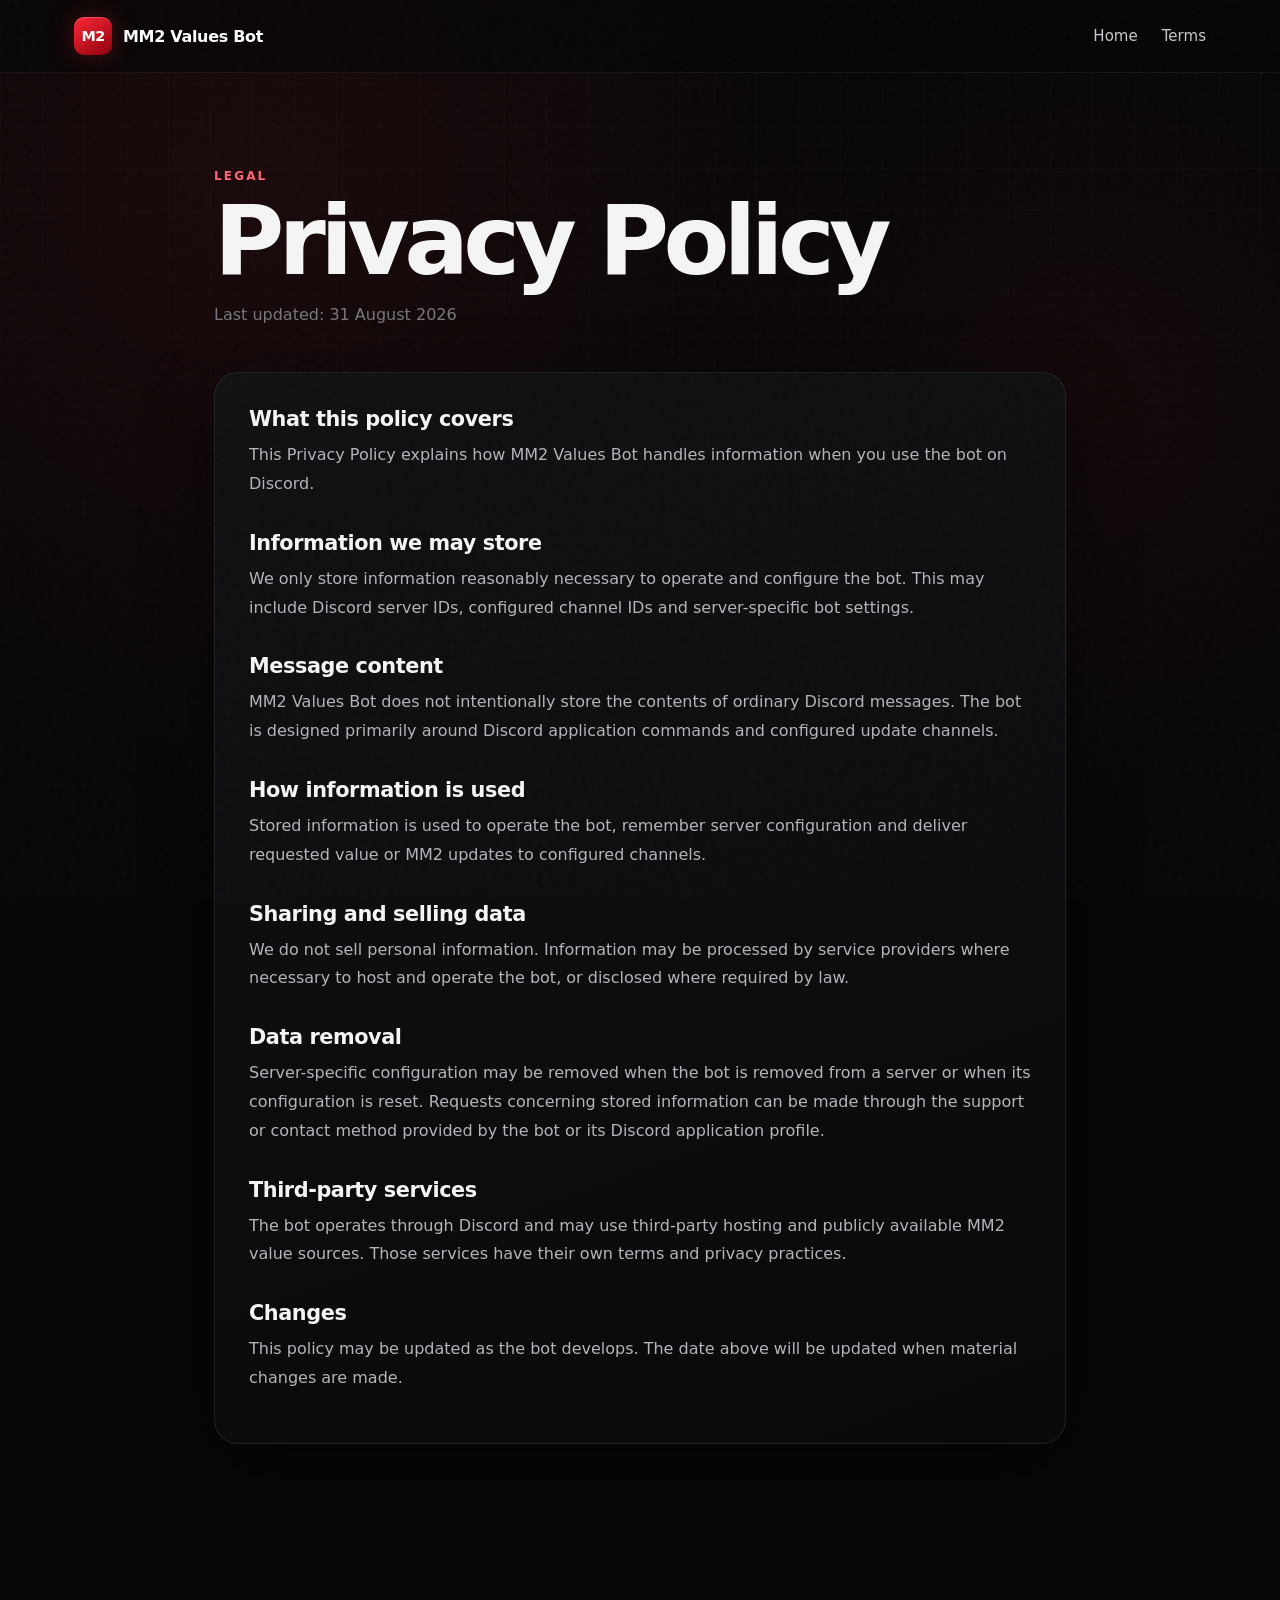
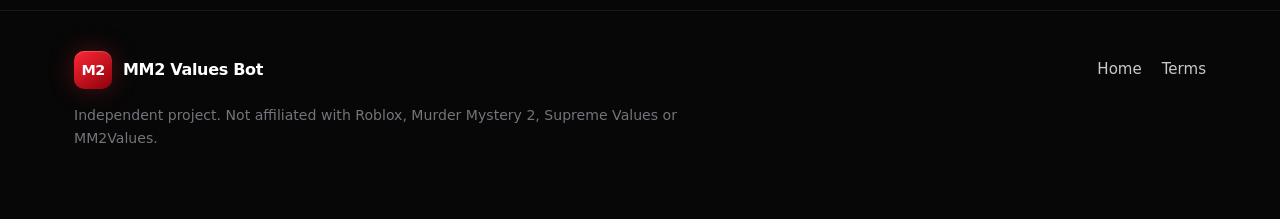
==== privacy.html @ ec5bb058 "Add files via upload" ====
<!doctype html>
<html lang="en">
<head>
  <meta charset="utf-8">
  <meta name="viewport" content="width=device-width,initial-scale=1">
  <meta name="theme-color" content="#090909">
  <title>Privacy Policy - MM2 Values Bot</title>
  <link rel="stylesheet" href="style.css">
</head>
<body>
  <div class="noise"></div>
  <header class="site-header">
    <nav class="nav">
      <a class="brand" href="index.html"><span class="brand-mark">M2</span><span>MM2 Values Bot</span></a>
      <div class="nav-links">
        <a href="index.html">Home</a>
        <a href="terms.html">Terms</a>
      </div>
    </nav>
  </header>

  <main class="policy-wrap">
    <section class="policy-hero reveal">
      <div class="kicker">LEGAL</div>
      <h1>Privacy Policy</h1>
      <p class="policy-date">Last updated: 31 August 2026</p>
    </section>

    <section class="policy-card reveal delay-1">
      <h2>What this policy covers</h2>
      <p>This Privacy Policy explains how MM2 Values Bot handles information when you use the bot on Discord.</p>

      <h2>Information we may store</h2>
      <p>We only store information reasonably necessary to operate and configure the bot. This may include Discord server IDs, configured channel IDs and server-specific bot settings.</p>

      <h2>Message content</h2>
      <p>MM2 Values Bot does not intentionally store the contents of ordinary Discord messages. The bot is designed primarily around Discord application commands and configured update channels.</p>

      <h2>How information is used</h2>
      <p>Stored information is used to operate the bot, remember server configuration and deliver requested value or MM2 updates to configured channels.</p>

      <h2>Sharing and selling data</h2>
      <p>We do not sell personal information. Information may be processed by service providers where necessary to host and operate the bot, or disclosed where required by law.</p>

      <h2>Data removal</h2>
      <p>Server-specific configuration may be removed when the bot is removed from a server or when its configuration is reset. Requests concerning stored information can be made through the support or contact method provided by the bot or its Discord application profile.</p>

      <h2>Third-party services</h2>
      <p>The bot operates through Discord and may use third-party hosting and publicly available MM2 value sources. Those services have their own terms and privacy practices.</p>

      <h2>Changes</h2>
      <p>This policy may be updated as the bot develops. The date above will be updated when material changes are made.</p>
    </section>
  </main>

  <footer>
    <div class="footer-grid">
      <div>
        <div class="brand footer-brand"><span class="brand-mark">M2</span><span>MM2 Values Bot</span></div>
        <p>Independent project. Not affiliated with Roblox, Murder Mystery 2, Supreme Values or MM2Values.</p>
      </div>
      <div class="footer-links"><a href="index.html">Home</a><a href="terms.html">Terms</a></div>
    </div>
  </footer>
  <script src="script.js"></script>
</body>
</html>
---- style.css ----
:root{
  --bg:#070707;
  --bg-soft:#0c0c0d;
  --card:#101012;
  --card-2:#151518;
  --text:#f4f4f5;
  --muted:#9b9ba2;
  --line:rgba(255,255,255,.08);
  --red:#ff2836;
  --red-2:#b6000f;
  --shadow:0 20px 70px rgba(0,0,0,.45);
}
*{box-sizing:border-box}
html{scroll-behavior:smooth}
body{
  margin:0;
  background:
    radial-gradient(circle at 20% 10%, rgba(255,40,54,.08), transparent 32%),
    radial-gradient(circle at 85% 22%, rgba(255,40,54,.05), transparent 24%),
    var(--bg);
  color:var(--text);
  font-family:Inter,ui-sans-serif,system-ui,-apple-system,BlinkMacSystemFont,"Segoe UI",sans-serif;
  overflow-x:hidden;
}
body::before{
  content:"";
  position:fixed;
  inset:0;
  pointer-events:none;
  background-image:
    linear-gradient(rgba(255,255,255,.018) 1px, transparent 1px),
    linear-gradient(90deg, rgba(255,255,255,.018) 1px, transparent 1px);
  background-size:42px 42px;
  mask-image:linear-gradient(to bottom,black,transparent 85%);
  z-index:-2;
}
.noise{
  position:fixed;inset:0;pointer-events:none;opacity:.06;z-index:99;
  background-image:url("data:image/svg+xml,%3Csvg viewBox='0 0 180 180' xmlns='http://www.w3.org/2000/svg'%3E%3Cfilter id='n'%3E%3CfeTurbulence type='fractalNoise' baseFrequency='.9' numOctaves='4' stitchTiles='stitch'/%3E%3C/filter%3E%3Crect width='100%25' height='100%25' filter='url(%23n)' opacity='.35'/%3E%3C/svg%3E");
}
.orb{position:fixed;width:420px;height:420px;border-radius:50%;filter:blur(110px);opacity:.16;pointer-events:none;z-index:-1}
.orb-one{background:var(--red);left:-180px;top:22vh;animation:drift 9s ease-in-out infinite}
.orb-two{background:#7c0010;right:-180px;top:60vh;animation:drift 12s ease-in-out infinite reverse}
@keyframes drift{50%{transform:translate3d(40px,-25px,0) scale(1.08)}}

.site-header{
  position:sticky;top:0;z-index:50;
  backdrop-filter:blur(18px);
  background:rgba(7,7,7,.68);
  border-bottom:1px solid rgba(255,255,255,.055)
}
.nav{
  max-width:1180px;margin:auto;padding:17px 24px;
  display:flex;align-items:center;justify-content:space-between;gap:24px
}
.brand{display:flex;align-items:center;gap:11px;color:white;text-decoration:none;font-weight:800;letter-spacing:-.02em}
.brand-mark{
  width:38px;height:38px;border-radius:10px;display:grid;place-items:center;
  background:linear-gradient(145deg,var(--red),#8d000b);
  box-shadow:0 0 26px rgba(255,40,54,.28),inset 0 1px rgba(255,255,255,.2);
  font-size:.9rem;letter-spacing:-.04em
}
.nav-links{display:flex;gap:24px;align-items:center}
.nav-links a,.footer-links a{color:#c8c8cd;text-decoration:none;font-size:.94rem;transition:.2s ease}
.nav-links a:hover,.footer-links a:hover{color:#fff}

.hero{min-height:calc(100vh - 73px);display:grid;place-items:center;position:relative;padding:76px 24px 110px}
.hero-grid{width:min(1180px,100%);display:grid;grid-template-columns:1.15fr .85fr;gap:70px;align-items:center}
.eyebrow,.kicker{
  color:#ff6670;font-size:.75rem;font-weight:800;letter-spacing:.18em;text-transform:uppercase
}
.eyebrow{display:flex;align-items:center;gap:10px;margin-bottom:22px}
.dot{width:7px;height:7px;border-radius:50%;background:var(--red);box-shadow:0 0 15px var(--red);animation:pulse 1.7s infinite}
@keyframes pulse{50%{opacity:.4;transform:scale(.65)}}
h1,h2,h3,p{margin-top:0}
h1{
  font-size:clamp(3.5rem,8vw,7rem);
  line-height:.93;letter-spacing:-.065em;margin-bottom:28px
}
.gradient-text{
  background:linear-gradient(90deg,#fff 0%,#ff656f 40%,#ff2836 75%,#9c000c 100%);
  -webkit-background-clip:text;background-clip:text;color:transparent
}
.hero-text{font-size:1.18rem;line-height:1.75;color:var(--muted);max-width:620px}
.hero-actions{display:flex;gap:14px;flex-wrap:wrap;margin-top:32px}
.btn{
  display:inline-flex;align-items:center;justify-content:center;
  min-height:48px;padding:0 19px;border-radius:12px;
  font-weight:800;text-decoration:none;border:1px solid transparent;transition:.2s ease
}
.btn:hover{transform:translateY(-2px)}
.btn-primary{background:linear-gradient(135deg,var(--red),#b4000e);color:#fff;box-shadow:0 10px 30px rgba(255,40,54,.22)}
.btn-primary:hover{box-shadow:0 14px 42px rgba(255,40,54,.32)}
.btn-ghost{color:#fff;background:rgba(255,255,255,.035);border-color:var(--line)}
.btn-ghost:hover{background:rgba(255,255,255,.07)}
.micro{margin-top:20px;color:#6f6f75;font-size:.82rem}

.hero-card-wrap{position:relative}
.scanline{
  position:absolute;inset:-15px;border-radius:32px;overflow:hidden;pointer-events:none;
  background:linear-gradient(to bottom,transparent 0%,transparent 45%,rgba(255,40,54,.12) 50%,transparent 55%,transparent 100%);
  background-size:100% 220%;animation:scan 4.6s linear infinite;filter:blur(.5px)
}
@keyframes scan{to{background-position:0 220%}}
.value-card{
  position:relative;padding:27px;border-radius:26px;
  background:linear-gradient(160deg,rgba(24,24,27,.96),rgba(10,10,11,.98));
  border:1px solid rgba(255,255,255,.09);
  box-shadow:var(--shadow),0 0 0 1px rgba(255,40,54,.03),0 0 55px rgba(255,40,54,.07);
  overflow:hidden
}
.value-card::after{
  content:"";position:absolute;width:180px;height:180px;border-radius:50%;
  background:rgba(255,40,54,.11);filter:blur(50px);right:-80px;bottom:-80px
}
.floating{animation:float 5s ease-in-out infinite}
@keyframes float{50%{transform:translateY(-9px) rotate(.3deg)}}
.card-top{display:flex;justify-content:space-between;align-items:flex-start;margin-bottom:28px}
.mini-label{color:#73737a;font-size:.68rem;font-weight:800;letter-spacing:.16em}
.item-name{font-size:1.65rem;font-weight:850;letter-spacing:-.035em;margin-top:3px}
.status{
  color:#ff7780;border:1px solid rgba(255,40,54,.35);background:rgba(255,40,54,.08);
  padding:6px 9px;border-radius:999px;font-size:.68rem;font-weight:900;letter-spacing:.12em
}
.source-row{display:flex;justify-content:space-between;align-items:center;padding:15px 0;border-top:1px solid var(--line)}
.source-row span{color:var(--muted)}
.source-row strong{font-size:1.08rem}
.estimate{
  display:flex;justify-content:space-between;align-items:center;
  margin-top:10px;padding:18px;border-radius:16px;
  background:linear-gradient(135deg,rgba(255,40,54,.16),rgba(255,40,54,.045));
  border:1px solid rgba(255,40,54,.22)
}
.estimate span{color:#ff9da3;font-size:.88rem}
.estimate strong{font-size:1.5rem;color:#fff}
.pulse-line{height:34px;display:flex;align-items:flex-end;gap:6px;margin-top:20px}
.pulse-line span{display:block;width:8px;border-radius:99px;background:linear-gradient(to top,#7a0008,var(--red));animation:bars 1.2s ease-in-out infinite}
.pulse-line span:nth-child(1){height:8px}.pulse-line span:nth-child(2){height:20px;animation-delay:.1s}.pulse-line span:nth-child(3){height:30px;animation-delay:.2s}.pulse-line span:nth-child(4){height:16px;animation-delay:.3s}.pulse-line span:nth-child(5){height:26px;animation-delay:.4s}
@keyframes bars{50%{transform:scaleY(.52);opacity:.6}}
.scroll-hint{position:absolute;bottom:26px;left:50%;transform:translateX(-50%);display:flex;flex-direction:column;align-items:center;gap:8px;color:#5d5d63;font-size:.64rem;letter-spacing:.2em}
.scroll-line{width:1px;height:34px;background:linear-gradient(var(--red),transparent);animation:scrollLine 1.7s infinite}
@keyframes scrollLine{50%{transform:scaleY(.6);opacity:.45}}

.section{max-width:1180px;margin:auto;padding:110px 24px}
.section-head{margin-bottom:42px}
.section h2{font-size:clamp(2.2rem,5vw,4.2rem);line-height:1.02;letter-spacing:-.055em;margin:12px 0 0}
.muted-title{color:#6f6f75}
.feature-grid{display:grid;grid-template-columns:repeat(3,1fr);gap:16px}
.feature-card{
  position:relative;min-height:240px;padding:26px;border-radius:22px;
  background:linear-gradient(160deg,rgba(19,19,22,.9),rgba(11,11,13,.95));
  border:1px solid var(--line);overflow:hidden;transition:.25s ease
}
.feature-card::before{
  content:"";position:absolute;inset:0;
  background:radial-gradient(circle at 20% 0%,rgba(255,40,54,.12),transparent 38%);
  opacity:0;transition:.25s
}
.feature-card:hover{transform:translateY(-5px);border-color:rgba(255,40,54,.25);box-shadow:0 18px 55px rgba(0,0,0,.26)}
.feature-card:hover::before{opacity:1}
.icon-box{
  width:42px;height:42px;border-radius:12px;display:grid;place-items:center;margin-bottom:32px;
  background:rgba(255,40,54,.1);border:1px solid rgba(255,40,54,.2);color:#ff5c67;font-weight:900
}
.feature-card h3{font-size:1.25rem;letter-spacing:-.02em;margin-bottom:10px}
.feature-card p{color:var(--muted);line-height:1.7;margin-bottom:0}
code{background:#1e1e22;border:1px solid var(--line);padding:.1em .38em;border-radius:6px;color:#fff}

.source-section{padding-top:40px}
.source-panel{
  display:grid;grid-template-columns:1.2fr .8fr;gap:50px;align-items:center;
  padding:48px;border-radius:26px;
  background:linear-gradient(145deg,rgba(22,22,25,.96),rgba(10,10,12,.98));
  border:1px solid var(--line);box-shadow:var(--shadow)
}
.source-panel h2{font-size:clamp(2rem,4vw,3.6rem);margin:10px 0 18px}
.source-panel p{color:var(--muted);line-height:1.8}
.source-stack{display:grid;gap:12px}
.source-chip{
  display:flex;align-items:center;gap:12px;padding:16px 17px;border-radius:14px;
  background:rgba(255,255,255,.03);border:1px solid var(--line);font-weight:750
}
.source-dot{width:9px;height:9px;border-radius:50%;background:var(--red);box-shadow:0 0 12px rgba(255,40,54,.75)}
.source-chip.dim{color:#adadb3}

.cta-section{padding-top:30px}
.cta{
  padding:46px;border-radius:26px;display:flex;justify-content:space-between;align-items:center;gap:30px;
  background:
    linear-gradient(100deg,rgba(255,40,54,.14),transparent 50%),
    var(--card);
  border:1px solid rgba(255,40,54,.16)
}
.cta h2{font-size:clamp(2rem,4vw,3.2rem);margin:10px 0 12px}
.cta p{color:var(--muted);margin-bottom:0}

footer{border-top:1px solid var(--line);margin-top:70px}
.footer-grid{max-width:1180px;margin:auto;padding:40px 24px 55px;display:flex;justify-content:space-between;gap:40px}
.footer-brand{margin-bottom:15px}
.footer-grid p{max-width:620px;color:#74747b;font-size:.88rem;line-height:1.65}
.footer-links{display:flex;gap:20px;align-items:flex-start;padding-top:9px}

.reveal{opacity:0;transform:translateY(26px);transition:opacity .75s ease,transform .75s cubic-bezier(.2,.7,.2,1)}
.reveal.visible{opacity:1;transform:none}
.delay-1{transition-delay:.12s}.delay-2{transition-delay:.24s}

.policy-wrap{max-width:900px;margin:auto;padding:96px 24px}
.policy-hero{margin-bottom:48px}
.policy-hero h1{font-size:clamp(3rem,8vw,6rem);letter-spacing:-.06em;line-height:.96;margin:12px 0 18px}
.policy-date{color:#77777e}
.policy-card{
  background:linear-gradient(160deg,rgba(18,18,21,.95),rgba(10,10,12,.98));
  border:1px solid var(--line);border-radius:24px;padding:34px;box-shadow:var(--shadow)
}
.policy-card h2{font-size:1.3rem;letter-spacing:-.02em;margin:32px 0 10px}
.policy-card h2:first-child{margin-top:0}
.policy-card p{color:#b4b4ba;line-height:1.8}
.policy-card a{color:#ff7079}

@media (max-width:900px){
  .hero-grid,.source-panel{grid-template-columns:1fr}
  .hero-grid{gap:45px}
  .feature-grid{grid-template-columns:1fr 1fr}
  .hero{padding-top:52px}
}
@media (max-width:640px){
  .nav{align-items:flex-start}.nav-links{gap:12px;justify-content:flex-end}.nav-links a:nth-child(1),.nav-links a:nth-child(2){display:none}
  h1{font-size:clamp(3.2rem,17vw,5.4rem)}
  .feature-grid{grid-template-columns:1fr}
  .source-panel,.cta{padding:28px}
  .cta{align-items:flex-start;flex-direction:column}
  .footer-grid{flex-direction:column}
  .footer-links{padding-top:0}
}
@media (prefers-reduced-motion:reduce){
  *,*::before,*::after{animation-duration:.001ms!important;animation-iteration-count:1!important;scroll-behavior:auto!important;transition-duration:.001ms!important}
  .reveal{opacity:1;transform:none}
}
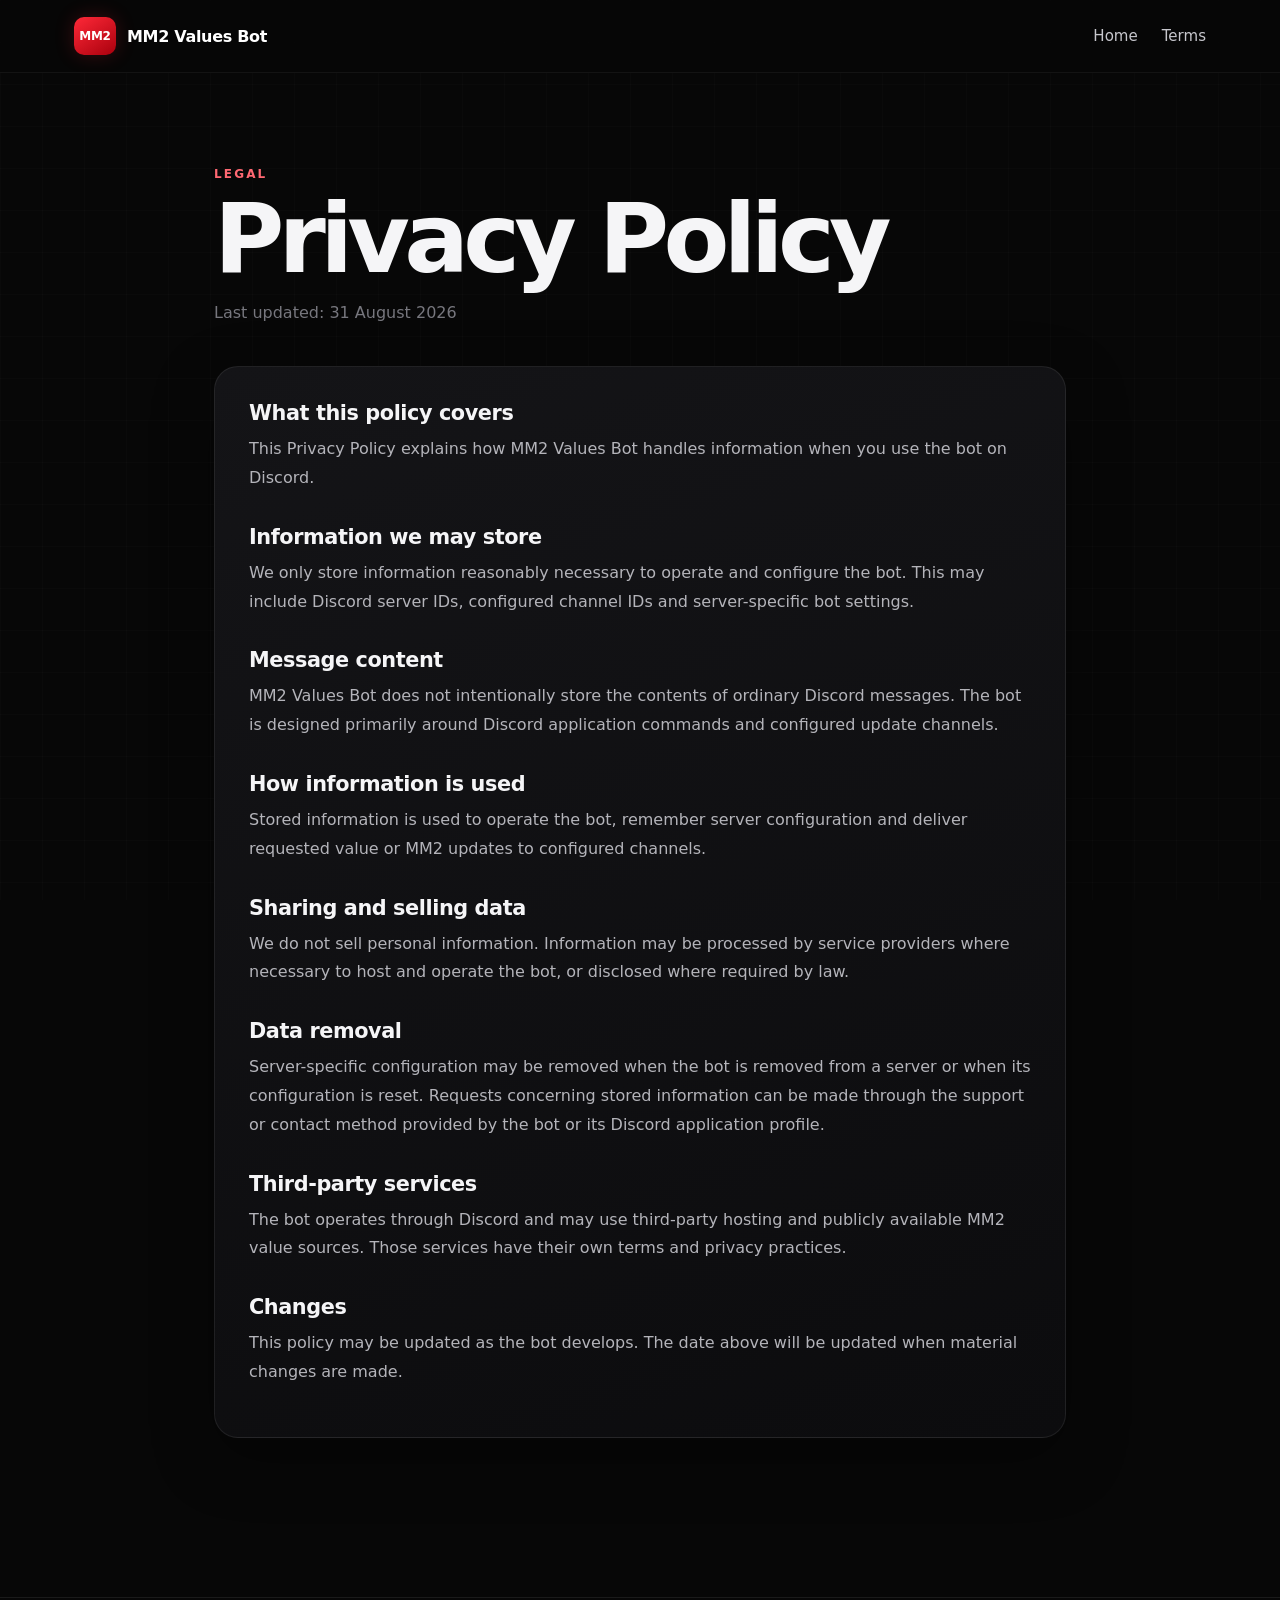
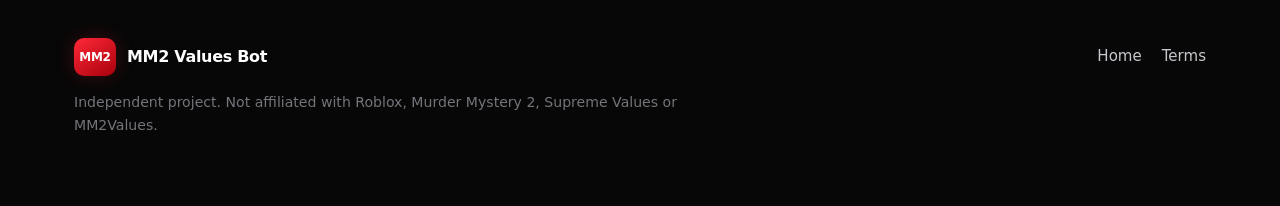
==== commit 39c853c3: "Add files via upload" ====
--- a/privacy.html
+++ b/privacy.html
@@ -5,17 +5,13 @@
   <meta name="viewport" content="width=device-width,initial-scale=1">
   <meta name="theme-color" content="#090909">
   <title>Privacy Policy - MM2 Values Bot</title>
-  <link rel="stylesheet" href="style.css">
+  <link rel="stylesheet" href="style.css?v=2">
 </head>
 <body>
-  <div class="noise"></div>
   <header class="site-header">
     <nav class="nav">
-      <a class="brand" href="index.html"><span class="brand-mark">M2</span><span>MM2 Values Bot</span></a>
-      <div class="nav-links">
-        <a href="index.html">Home</a>
-        <a href="terms.html">Terms</a>
-      </div>
+      <a class="brand" href="index.html"><span class="brand-mark">MM2</span><span>MM2 Values Bot</span></a>
+      <div class="nav-links"><a href="index.html">Home</a><a href="terms.html">Terms</a></div>
     </nav>
   </header>
 
@@ -56,12 +52,13 @@
   <footer>
     <div class="footer-grid">
       <div>
-        <div class="brand footer-brand"><span class="brand-mark">M2</span><span>MM2 Values Bot</span></div>
+        <div class="brand footer-brand"><span class="brand-mark">MM2</span><span>MM2 Values Bot</span></div>
         <p>Independent project. Not affiliated with Roblox, Murder Mystery 2, Supreme Values or MM2Values.</p>
       </div>
       <div class="footer-links"><a href="index.html">Home</a><a href="terms.html">Terms</a></div>
     </div>
   </footer>
-  <script src="script.js"></script>
+
+  <script src="script.js?v=2"></script>
 </body>
 </html>
--- a/style.css
+++ b/style.css
@@ -1,222 +1,396 @@
 
 :root{
   --bg:#070707;
-  --bg-soft:#0c0c0d;
-  --card:#101012;
-  --card-2:#151518;
-  --text:#f4f4f5;
-  --muted:#9b9ba2;
+  --card:#111114;
+  --text:#f5f5f7;
+  --muted:#96969d;
   --line:rgba(255,255,255,.08);
-  --red:#ff2836;
-  --red-2:#b6000f;
-  --shadow:0 20px 70px rgba(0,0,0,.45);
+  --red:#ff2938;
+  --red-dark:#a9000d;
 }
 *{box-sizing:border-box}
 html{scroll-behavior:smooth}
 body{
   margin:0;
-  background:
-    radial-gradient(circle at 20% 10%, rgba(255,40,54,.08), transparent 32%),
-    radial-gradient(circle at 85% 22%, rgba(255,40,54,.05), transparent 24%),
-    var(--bg);
+  background:#070707;
   color:var(--text);
   font-family:Inter,ui-sans-serif,system-ui,-apple-system,BlinkMacSystemFont,"Segoe UI",sans-serif;
-  overflow-x:hidden;
 }
 body::before{
   content:"";
   position:fixed;
   inset:0;
+  z-index:-2;
   pointer-events:none;
-  background-image:
-    linear-gradient(rgba(255,255,255,.018) 1px, transparent 1px),
-    linear-gradient(90deg, rgba(255,255,255,.018) 1px, transparent 1px);
+  background:
+    linear-gradient(rgba(255,255,255,.014) 1px,transparent 1px),
+    linear-gradient(90deg,rgba(255,255,255,.014) 1px,transparent 1px);
   background-size:42px 42px;
-  mask-image:linear-gradient(to bottom,black,transparent 85%);
-  z-index:-2;
-}
-.noise{
-  position:fixed;inset:0;pointer-events:none;opacity:.06;z-index:99;
-  background-image:url("data:image/svg+xml,%3Csvg viewBox='0 0 180 180' xmlns='http://www.w3.org/2000/svg'%3E%3Cfilter id='n'%3E%3CfeTurbulence type='fractalNoise' baseFrequency='.9' numOctaves='4' stitchTiles='stitch'/%3E%3C/filter%3E%3Crect width='100%25' height='100%25' filter='url(%23n)' opacity='.35'/%3E%3C/svg%3E");
-}
-.orb{position:fixed;width:420px;height:420px;border-radius:50%;filter:blur(110px);opacity:.16;pointer-events:none;z-index:-1}
-.orb-one{background:var(--red);left:-180px;top:22vh;animation:drift 9s ease-in-out infinite}
-.orb-two{background:#7c0010;right:-180px;top:60vh;animation:drift 12s ease-in-out infinite reverse}
-@keyframes drift{50%{transform:translate3d(40px,-25px,0) scale(1.08)}}
-
+}
 .site-header{
-  position:sticky;top:0;z-index:50;
-  backdrop-filter:blur(18px);
-  background:rgba(7,7,7,.68);
-  border-bottom:1px solid rgba(255,255,255,.055)
+  position:sticky;
+  top:0;
+  z-index:30;
+  background:rgba(7,7,7,.92);
+  border-bottom:1px solid rgba(255,255,255,.05);
 }
 .nav{
-  max-width:1180px;margin:auto;padding:17px 24px;
-  display:flex;align-items:center;justify-content:space-between;gap:24px
-}
-.brand{display:flex;align-items:center;gap:11px;color:white;text-decoration:none;font-weight:800;letter-spacing:-.02em}
+  max-width:1180px;
+  margin:auto;
+  padding:17px 24px;
+  display:flex;
+  align-items:center;
+  justify-content:space-between;
+  gap:24px;
+}
+.brand{
+  display:flex;
+  align-items:center;
+  gap:11px;
+  color:white;
+  text-decoration:none;
+  font-weight:800;
+  letter-spacing:-.02em;
+}
 .brand-mark{
-  width:38px;height:38px;border-radius:10px;display:grid;place-items:center;
-  background:linear-gradient(145deg,var(--red),#8d000b);
-  box-shadow:0 0 26px rgba(255,40,54,.28),inset 0 1px rgba(255,255,255,.2);
-  font-size:.9rem;letter-spacing:-.04em
-}
-.nav-links{display:flex;gap:24px;align-items:center}
-.nav-links a,.footer-links a{color:#c8c8cd;text-decoration:none;font-size:.94rem;transition:.2s ease}
+  width:42px;
+  height:38px;
+  border-radius:10px;
+  display:grid;
+  place-items:center;
+  background:linear-gradient(145deg,var(--red),var(--red-dark));
+  box-shadow:0 0 20px rgba(255,41,56,.2);
+  font-size:.75rem;
+}
+.nav-links{display:flex;gap:24px}
+.nav-links a,.footer-links a{
+  color:#c6c6cc;
+  text-decoration:none;
+  font-size:.94rem;
+}
 .nav-links a:hover,.footer-links a:hover{color:#fff}
 
-.hero{min-height:calc(100vh - 73px);display:grid;place-items:center;position:relative;padding:76px 24px 110px}
-.hero-grid{width:min(1180px,100%);display:grid;grid-template-columns:1.15fr .85fr;gap:70px;align-items:center}
+.hero{
+  min-height:calc(100vh - 73px);
+  display:grid;
+  place-items:center;
+  position:relative;
+  overflow:hidden;
+  padding:80px 24px 105px;
+}
+.hero-glow{
+  position:absolute;
+  width:520px;
+  height:520px;
+  border-radius:50%;
+  pointer-events:none;
+  opacity:.18;
+  background:radial-gradient(circle,rgba(255,41,56,.72) 0%,rgba(255,41,56,.2) 38%,transparent 72%);
+}
+.hero-glow-left{left:-210px;top:80px}
+.hero-glow-right{right:-250px;bottom:-100px;opacity:.1}
+
+.hero-grid{
+  width:min(1180px,100%);
+  display:grid;
+  grid-template-columns:1.15fr .85fr;
+  gap:70px;
+  align-items:center;
+  position:relative;
+  z-index:1;
+}
 .eyebrow,.kicker{
-  color:#ff6670;font-size:.75rem;font-weight:800;letter-spacing:.18em;text-transform:uppercase
+  color:#ff6872;
+  font-size:.75rem;
+  font-weight:800;
+  letter-spacing:.18em;
+  text-transform:uppercase;
 }
 .eyebrow{display:flex;align-items:center;gap:10px;margin-bottom:22px}
-.dot{width:7px;height:7px;border-radius:50%;background:var(--red);box-shadow:0 0 15px var(--red);animation:pulse 1.7s infinite}
-@keyframes pulse{50%{opacity:.4;transform:scale(.65)}}
+.dot{
+  width:7px;height:7px;border-radius:50%;
+  background:var(--red);
+  box-shadow:0 0 12px rgba(255,41,56,.7);
+}
 h1,h2,h3,p{margin-top:0}
 h1{
   font-size:clamp(3.5rem,8vw,7rem);
-  line-height:.93;letter-spacing:-.065em;margin-bottom:28px
+  line-height:.93;
+  letter-spacing:-.065em;
+  margin-bottom:28px;
 }
 .gradient-text{
-  background:linear-gradient(90deg,#fff 0%,#ff656f 40%,#ff2836 75%,#9c000c 100%);
-  -webkit-background-clip:text;background-clip:text;color:transparent
-}
-.hero-text{font-size:1.18rem;line-height:1.75;color:var(--muted);max-width:620px}
-.hero-actions{display:flex;gap:14px;flex-wrap:wrap;margin-top:32px}
+  background:linear-gradient(90deg,#fff 0%,#ff7a82 38%,#ff2938 75%,#b0000e 100%);
+  -webkit-background-clip:text;
+  background-clip:text;
+  color:transparent;
+}
+.hero-text{
+  font-size:1.18rem;
+  line-height:1.75;
+  color:var(--muted);
+  max-width:620px;
+}
+.hero-actions{
+  display:flex;
+  gap:14px;
+  flex-wrap:wrap;
+  margin-top:32px;
+}
 .btn{
-  display:inline-flex;align-items:center;justify-content:center;
-  min-height:48px;padding:0 19px;border-radius:12px;
-  font-weight:800;text-decoration:none;border:1px solid transparent;transition:.2s ease
+  display:inline-flex;
+  align-items:center;
+  justify-content:center;
+  min-height:48px;
+  padding:0 19px;
+  border-radius:12px;
+  font-weight:800;
+  text-decoration:none;
+  border:1px solid transparent;
+  transition:transform .18s ease,background .18s ease,border-color .18s ease;
 }
 .btn:hover{transform:translateY(-2px)}
-.btn-primary{background:linear-gradient(135deg,var(--red),#b4000e);color:#fff;box-shadow:0 10px 30px rgba(255,40,54,.22)}
-.btn-primary:hover{box-shadow:0 14px 42px rgba(255,40,54,.32)}
-.btn-ghost{color:#fff;background:rgba(255,255,255,.035);border-color:var(--line)}
-.btn-ghost:hover{background:rgba(255,255,255,.07)}
-.micro{margin-top:20px;color:#6f6f75;font-size:.82rem}
-
-.hero-card-wrap{position:relative}
-.scanline{
-  position:absolute;inset:-15px;border-radius:32px;overflow:hidden;pointer-events:none;
-  background:linear-gradient(to bottom,transparent 0%,transparent 45%,rgba(255,40,54,.12) 50%,transparent 55%,transparent 100%);
-  background-size:100% 220%;animation:scan 4.6s linear infinite;filter:blur(.5px)
-}
-@keyframes scan{to{background-position:0 220%}}
+.btn-primary{
+  background:linear-gradient(135deg,var(--red),#b4000e);
+  color:#fff;
+  box-shadow:0 10px 26px rgba(255,41,56,.18);
+}
+.btn-ghost{
+  color:#fff;
+  background:rgba(255,255,255,.035);
+  border-color:var(--line);
+}
+.btn-ghost:hover{background:rgba(255,255,255,.065)}
+.micro{margin-top:20px;color:#6c6c73;font-size:.82rem}
+
 .value-card{
-  position:relative;padding:27px;border-radius:26px;
-  background:linear-gradient(160deg,rgba(24,24,27,.96),rgba(10,10,11,.98));
+  padding:27px;
+  border-radius:26px;
+  background:linear-gradient(160deg,#17171a,#0c0c0e);
   border:1px solid rgba(255,255,255,.09);
-  box-shadow:var(--shadow),0 0 0 1px rgba(255,40,54,.03),0 0 55px rgba(255,40,54,.07);
-  overflow:hidden
-}
-.value-card::after{
-  content:"";position:absolute;width:180px;height:180px;border-radius:50%;
-  background:rgba(255,40,54,.11);filter:blur(50px);right:-80px;bottom:-80px
-}
-.floating{animation:float 5s ease-in-out infinite}
-@keyframes float{50%{transform:translateY(-9px) rotate(.3deg)}}
-.card-top{display:flex;justify-content:space-between;align-items:flex-start;margin-bottom:28px}
+  box-shadow:0 24px 70px rgba(0,0,0,.42),0 0 36px rgba(255,41,56,.06);
+}
+.card-top{
+  display:flex;
+  justify-content:space-between;
+  align-items:flex-start;
+  margin-bottom:28px;
+}
 .mini-label{color:#73737a;font-size:.68rem;font-weight:800;letter-spacing:.16em}
 .item-name{font-size:1.65rem;font-weight:850;letter-spacing:-.035em;margin-top:3px}
 .status{
-  color:#ff7780;border:1px solid rgba(255,40,54,.35);background:rgba(255,40,54,.08);
-  padding:6px 9px;border-radius:999px;font-size:.68rem;font-weight:900;letter-spacing:.12em
-}
-.source-row{display:flex;justify-content:space-between;align-items:center;padding:15px 0;border-top:1px solid var(--line)}
+  color:#ff7780;
+  border:1px solid rgba(255,41,56,.35);
+  background:rgba(255,41,56,.08);
+  padding:6px 9px;
+  border-radius:999px;
+  font-size:.68rem;
+  font-weight:900;
+  letter-spacing:.12em;
+}
+.source-row{
+  display:flex;
+  justify-content:space-between;
+  align-items:center;
+  padding:15px 0;
+  border-top:1px solid var(--line);
+}
 .source-row span{color:var(--muted)}
 .source-row strong{font-size:1.08rem}
 .estimate{
-  display:flex;justify-content:space-between;align-items:center;
-  margin-top:10px;padding:18px;border-radius:16px;
-  background:linear-gradient(135deg,rgba(255,40,54,.16),rgba(255,40,54,.045));
-  border:1px solid rgba(255,40,54,.22)
+  display:flex;
+  justify-content:space-between;
+  align-items:center;
+  margin-top:10px;
+  padding:18px;
+  border-radius:16px;
+  background:linear-gradient(135deg,rgba(255,41,56,.15),rgba(255,41,56,.04));
+  border:1px solid rgba(255,41,56,.22);
 }
 .estimate span{color:#ff9da3;font-size:.88rem}
-.estimate strong{font-size:1.5rem;color:#fff}
-.pulse-line{height:34px;display:flex;align-items:flex-end;gap:6px;margin-top:20px}
-.pulse-line span{display:block;width:8px;border-radius:99px;background:linear-gradient(to top,#7a0008,var(--red));animation:bars 1.2s ease-in-out infinite}
-.pulse-line span:nth-child(1){height:8px}.pulse-line span:nth-child(2){height:20px;animation-delay:.1s}.pulse-line span:nth-child(3){height:30px;animation-delay:.2s}.pulse-line span:nth-child(4){height:16px;animation-delay:.3s}.pulse-line span:nth-child(5){height:26px;animation-delay:.4s}
-@keyframes bars{50%{transform:scaleY(.52);opacity:.6}}
-.scroll-hint{position:absolute;bottom:26px;left:50%;transform:translateX(-50%);display:flex;flex-direction:column;align-items:center;gap:8px;color:#5d5d63;font-size:.64rem;letter-spacing:.2em}
-.scroll-line{width:1px;height:34px;background:linear-gradient(var(--red),transparent);animation:scrollLine 1.7s infinite}
-@keyframes scrollLine{50%{transform:scaleY(.6);opacity:.45}}
-
-.section{max-width:1180px;margin:auto;padding:110px 24px}
+.estimate strong{font-size:1.5rem}
+.bars{
+  height:34px;
+  display:flex;
+  align-items:flex-end;
+  gap:6px;
+  margin-top:20px;
+}
+.bars span{
+  width:8px;
+  border-radius:99px;
+  background:linear-gradient(to top,#7a0008,var(--red));
+}
+.bars span:nth-child(1){height:8px}
+.bars span:nth-child(2){height:20px}
+.bars span:nth-child(3){height:30px}
+.bars span:nth-child(4){height:16px}
+.bars span:nth-child(5){height:26px}
+.scroll-hint{
+  position:absolute;
+  bottom:28px;
+  left:50%;
+  transform:translateX(-50%);
+  color:#5d5d63;
+  font-size:.64rem;
+  letter-spacing:.2em;
+}
+
+.section{
+  max-width:1180px;
+  margin:auto;
+  padding:105px 24px;
+}
 .section-head{margin-bottom:42px}
-.section h2{font-size:clamp(2.2rem,5vw,4.2rem);line-height:1.02;letter-spacing:-.055em;margin:12px 0 0}
+.section h2{
+  font-size:clamp(2.2rem,5vw,4.2rem);
+  line-height:1.02;
+  letter-spacing:-.055em;
+  margin:12px 0 0;
+}
 .muted-title{color:#6f6f75}
-.feature-grid{display:grid;grid-template-columns:repeat(3,1fr);gap:16px}
+.feature-grid{
+  display:grid;
+  grid-template-columns:repeat(3,1fr);
+  gap:16px;
+}
 .feature-card{
-  position:relative;min-height:240px;padding:26px;border-radius:22px;
-  background:linear-gradient(160deg,rgba(19,19,22,.9),rgba(11,11,13,.95));
-  border:1px solid var(--line);overflow:hidden;transition:.25s ease
-}
-.feature-card::before{
-  content:"";position:absolute;inset:0;
-  background:radial-gradient(circle at 20% 0%,rgba(255,40,54,.12),transparent 38%);
-  opacity:0;transition:.25s
-}
-.feature-card:hover{transform:translateY(-5px);border-color:rgba(255,40,54,.25);box-shadow:0 18px 55px rgba(0,0,0,.26)}
-.feature-card:hover::before{opacity:1}
+  min-height:240px;
+  padding:26px;
+  border-radius:22px;
+  background:linear-gradient(160deg,#141417,#0d0d0f);
+  border:1px solid var(--line);
+  transition:transform .18s ease,border-color .18s ease;
+}
+.feature-card:hover{
+  transform:translateY(-4px);
+  border-color:rgba(255,41,56,.23);
+}
 .icon-box{
-  width:42px;height:42px;border-radius:12px;display:grid;place-items:center;margin-bottom:32px;
-  background:rgba(255,40,54,.1);border:1px solid rgba(255,40,54,.2);color:#ff5c67;font-weight:900
+  width:42px;height:42px;border-radius:12px;
+  display:grid;place-items:center;
+  margin-bottom:32px;
+  background:rgba(255,41,56,.1);
+  border:1px solid rgba(255,41,56,.18);
+  color:#ff5c67;
+  font-weight:900;
 }
 .feature-card h3{font-size:1.25rem;letter-spacing:-.02em;margin-bottom:10px}
 .feature-card p{color:var(--muted);line-height:1.7;margin-bottom:0}
-code{background:#1e1e22;border:1px solid var(--line);padding:.1em .38em;border-radius:6px;color:#fff}
-
-.source-section{padding-top:40px}
+code{
+  background:#1e1e22;
+  border:1px solid var(--line);
+  padding:.1em .38em;
+  border-radius:6px;
+  color:#fff;
+}
+.source-section{padding-top:38px}
 .source-panel{
-  display:grid;grid-template-columns:1.2fr .8fr;gap:50px;align-items:center;
-  padding:48px;border-radius:26px;
-  background:linear-gradient(145deg,rgba(22,22,25,.96),rgba(10,10,12,.98));
-  border:1px solid var(--line);box-shadow:var(--shadow)
-}
-.source-panel h2{font-size:clamp(2rem,4vw,3.6rem);margin:10px 0 18px}
+  display:grid;
+  grid-template-columns:1.2fr .8fr;
+  gap:50px;
+  align-items:center;
+  padding:48px;
+  border-radius:26px;
+  background:linear-gradient(145deg,#161619,#0c0c0e);
+  border:1px solid var(--line);
+  box-shadow:0 20px 60px rgba(0,0,0,.35);
+}
+.source-panel h2{
+  font-size:clamp(2rem,4vw,3.6rem);
+  margin:10px 0 18px;
+}
 .source-panel p{color:var(--muted);line-height:1.8}
 .source-stack{display:grid;gap:12px}
 .source-chip{
-  display:flex;align-items:center;gap:12px;padding:16px 17px;border-radius:14px;
-  background:rgba(255,255,255,.03);border:1px solid var(--line);font-weight:750
-}
-.source-dot{width:9px;height:9px;border-radius:50%;background:var(--red);box-shadow:0 0 12px rgba(255,40,54,.75)}
+  display:flex;
+  align-items:center;
+  gap:12px;
+  padding:16px 17px;
+  border-radius:14px;
+  background:rgba(255,255,255,.03);
+  border:1px solid var(--line);
+  font-weight:750;
+}
+.source-dot{
+  width:9px;height:9px;border-radius:50%;
+  background:var(--red);
+  box-shadow:0 0 10px rgba(255,41,56,.55);
+}
 .source-chip.dim{color:#adadb3}
-
-.cta-section{padding-top:30px}
+.cta-section{padding-top:28px}
 .cta{
-  padding:46px;border-radius:26px;display:flex;justify-content:space-between;align-items:center;gap:30px;
-  background:
-    linear-gradient(100deg,rgba(255,40,54,.14),transparent 50%),
-    var(--card);
-  border:1px solid rgba(255,40,54,.16)
+  padding:46px;
+  border-radius:26px;
+  display:flex;
+  justify-content:space-between;
+  align-items:center;
+  gap:30px;
+  background:linear-gradient(100deg,rgba(255,41,56,.11),transparent 50%),var(--card);
+  border:1px solid rgba(255,41,56,.15);
 }
 .cta h2{font-size:clamp(2rem,4vw,3.2rem);margin:10px 0 12px}
 .cta p{color:var(--muted);margin-bottom:0}
 
-footer{border-top:1px solid var(--line);margin-top:70px}
-.footer-grid{max-width:1180px;margin:auto;padding:40px 24px 55px;display:flex;justify-content:space-between;gap:40px}
+footer{border-top:1px solid var(--line);margin-top:65px}
+.footer-grid{
+  max-width:1180px;
+  margin:auto;
+  padding:40px 24px 55px;
+  display:flex;
+  justify-content:space-between;
+  gap:40px;
+}
 .footer-brand{margin-bottom:15px}
-.footer-grid p{max-width:620px;color:#74747b;font-size:.88rem;line-height:1.65}
-.footer-links{display:flex;gap:20px;align-items:flex-start;padding-top:9px}
-
-.reveal{opacity:0;transform:translateY(26px);transition:opacity .75s ease,transform .75s cubic-bezier(.2,.7,.2,1)}
+.footer-grid p{
+  max-width:620px;
+  color:#74747b;
+  font-size:.88rem;
+  line-height:1.65;
+}
+.footer-links{
+  display:flex;
+  gap:20px;
+  align-items:flex-start;
+  padding-top:9px;
+}
+
+.reveal{
+  opacity:0;
+  transform:translateY(18px);
+  transition:opacity .55s ease,transform .55s ease;
+}
 .reveal.visible{opacity:1;transform:none}
-.delay-1{transition-delay:.12s}.delay-2{transition-delay:.24s}
-
-.policy-wrap{max-width:900px;margin:auto;padding:96px 24px}
-.policy-hero{margin-bottom:48px}
-.policy-hero h1{font-size:clamp(3rem,8vw,6rem);letter-spacing:-.06em;line-height:.96;margin:12px 0 18px}
+.delay-1{transition-delay:.08s}
+.delay-2{transition-delay:.16s}
+
+.policy-wrap{
+  max-width:900px;
+  margin:auto;
+  padding:94px 24px;
+}
+.policy-hero{margin-bottom:44px}
+.policy-hero h1{
+  font-size:clamp(3rem,8vw,6rem);
+  letter-spacing:-.06em;
+  line-height:.96;
+  margin:12px 0 18px;
+}
 .policy-date{color:#77777e}
 .policy-card{
-  background:linear-gradient(160deg,rgba(18,18,21,.95),rgba(10,10,12,.98));
-  border:1px solid var(--line);border-radius:24px;padding:34px;box-shadow:var(--shadow)
-}
-.policy-card h2{font-size:1.3rem;letter-spacing:-.02em;margin:32px 0 10px}
+  background:linear-gradient(160deg,#141417,#0c0c0e);
+  border:1px solid var(--line);
+  border-radius:24px;
+  padding:34px;
+  box-shadow:0 20px 60px rgba(0,0,0,.34);
+}
+.policy-card h2{
+  font-size:1.3rem;
+  letter-spacing:-.02em;
+  margin:32px 0 10px;
+}
 .policy-card h2:first-child{margin-top:0}
 .policy-card p{color:#b4b4ba;line-height:1.8}
-.policy-card a{color:#ff7079}
 
 @media (max-width:900px){
   .hero-grid,.source-panel{grid-template-columns:1fr}
@@ -225,7 +399,9 @@
   .hero{padding-top:52px}
 }
 @media (max-width:640px){
-  .nav{align-items:flex-start}.nav-links{gap:12px;justify-content:flex-end}.nav-links a:nth-child(1),.nav-links a:nth-child(2){display:none}
+  .nav{align-items:flex-start}
+  .nav-links{gap:12px;justify-content:flex-end}
+  .nav-links a:nth-child(1),.nav-links a:nth-child(2){display:none}
   h1{font-size:clamp(3.2rem,17vw,5.4rem)}
   .feature-grid{grid-template-columns:1fr}
   .source-panel,.cta{padding:28px}
@@ -234,6 +410,7 @@
   .footer-links{padding-top:0}
 }
 @media (prefers-reduced-motion:reduce){
-  *,*::before,*::after{animation-duration:.001ms!important;animation-iteration-count:1!important;scroll-behavior:auto!important;transition-duration:.001ms!important}
+  html{scroll-behavior:auto}
+  *{transition:none!important}
   .reveal{opacity:1;transform:none}
 }
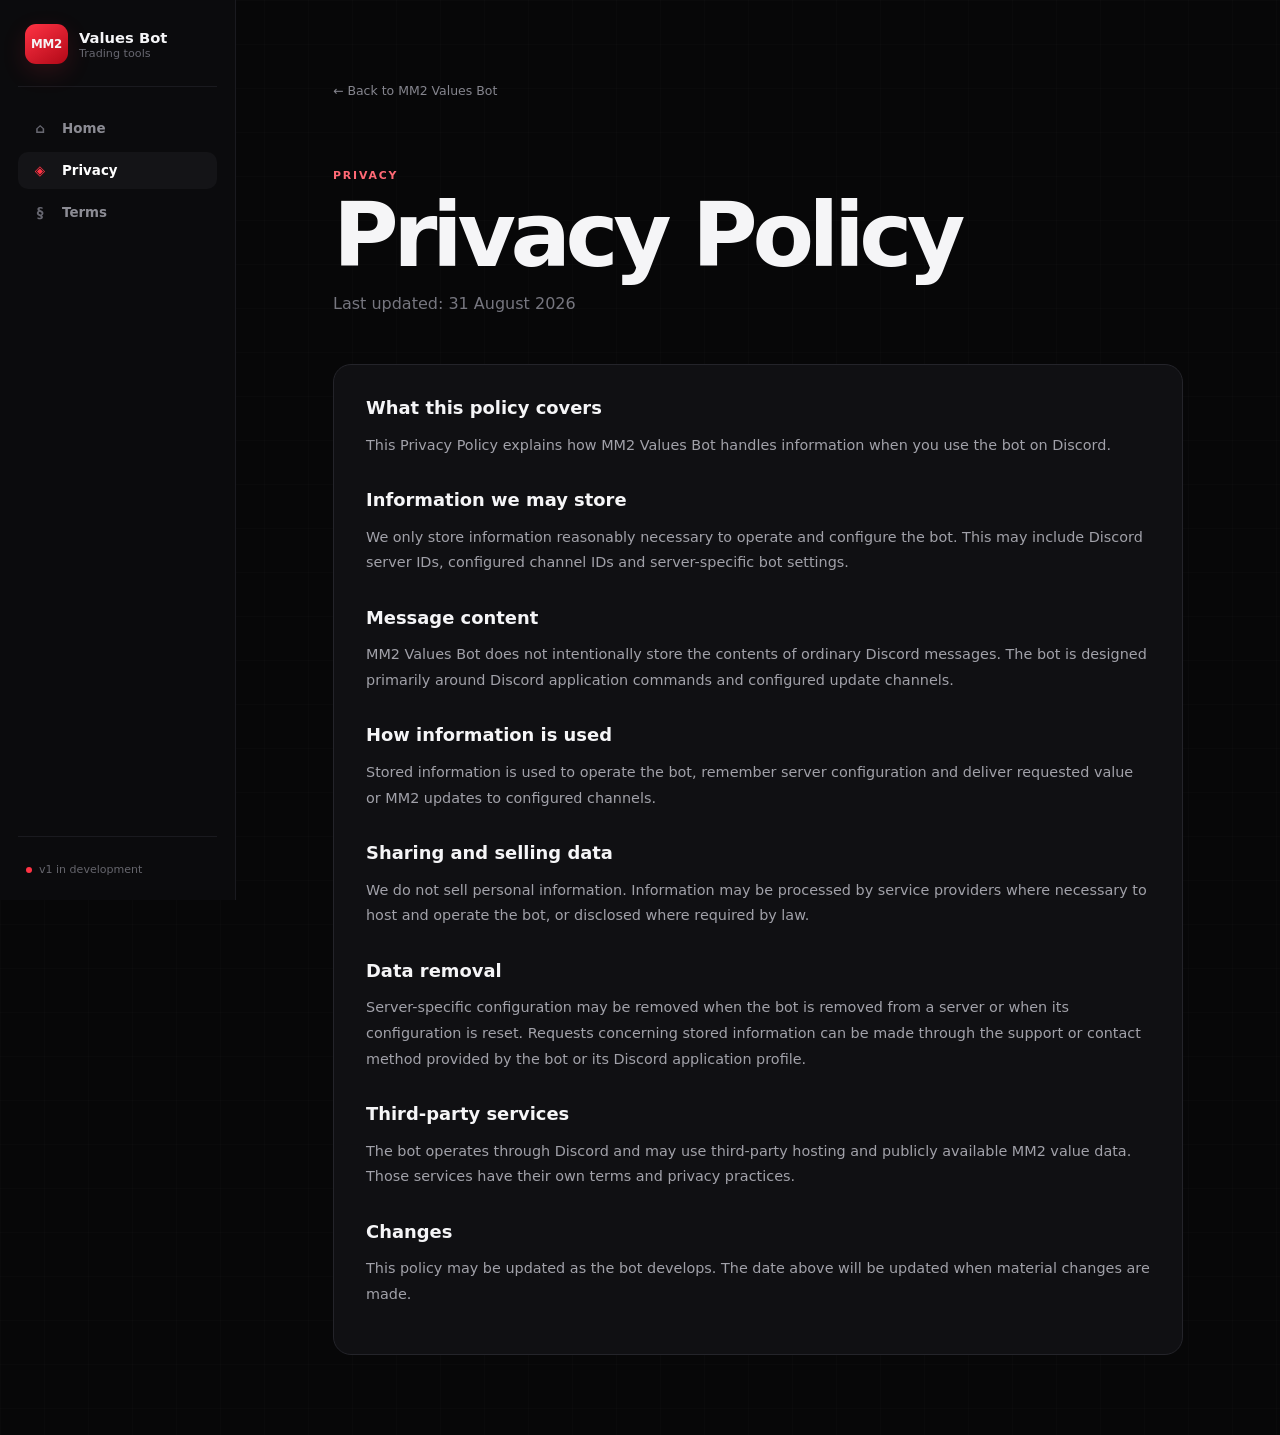
==== commit 53391716: "Add files via upload" ====
--- a/privacy.html
+++ b/privacy.html
@@ -1,64 +1,53 @@
 <!doctype html>
 <html lang="en">
 <head>
-  <meta charset="utf-8">
-  <meta name="viewport" content="width=device-width,initial-scale=1">
-  <meta name="theme-color" content="#090909">
+  <meta charset="utf-8"><meta name="viewport" content="width=device-width,initial-scale=1">
+  <meta name="theme-color" content="#070708">
   <title>Privacy Policy - MM2 Values Bot</title>
-  <link rel="stylesheet" href="style.css?v=2">
+  <link rel="stylesheet" href="style.css?v=3">
 </head>
 <body>
-  <header class="site-header">
-    <nav class="nav">
-      <a class="brand" href="index.html"><span class="brand-mark">MM2</span><span>MM2 Values Bot</span></a>
-      <div class="nav-links"><a href="index.html">Home</a><a href="terms.html">Terms</a></div>
+  <aside class="sidebar">
+    <a class="side-brand" href="index.html">
+      <span class="side-logo">MM2</span>
+      <span class="side-brand-copy"><strong>Values Bot</strong><small>Trading tools</small></span>
+    </a>
+    <nav class="side-nav">
+      <a href="index.html"><span>⌂</span>Home</a>
+      <a class="active" href="privacy.html"><span>◈</span>Privacy</a>
+      <a href="terms.html"><span>§</span>Terms</a>
     </nav>
-  </header>
-
-  <main class="policy-wrap">
-    <section class="policy-hero reveal">
-      <div class="kicker">LEGAL</div>
-      <h1>Privacy Policy</h1>
-      <p class="policy-date">Last updated: 31 August 2026</p>
-    </section>
-
-    <section class="policy-card reveal delay-1">
-      <h2>What this policy covers</h2>
-      <p>This Privacy Policy explains how MM2 Values Bot handles information when you use the bot on Discord.</p>
-
-      <h2>Information we may store</h2>
-      <p>We only store information reasonably necessary to operate and configure the bot. This may include Discord server IDs, configured channel IDs and server-specific bot settings.</p>
-
-      <h2>Message content</h2>
-      <p>MM2 Values Bot does not intentionally store the contents of ordinary Discord messages. The bot is designed primarily around Discord application commands and configured update channels.</p>
-
-      <h2>How information is used</h2>
-      <p>Stored information is used to operate the bot, remember server configuration and deliver requested value or MM2 updates to configured channels.</p>
-
-      <h2>Sharing and selling data</h2>
-      <p>We do not sell personal information. Information may be processed by service providers where necessary to host and operate the bot, or disclosed where required by law.</p>
-
-      <h2>Data removal</h2>
-      <p>Server-specific configuration may be removed when the bot is removed from a server or when its configuration is reset. Requests concerning stored information can be made through the support or contact method provided by the bot or its Discord application profile.</p>
-
-      <h2>Third-party services</h2>
-      <p>The bot operates through Discord and may use third-party hosting and publicly available MM2 value sources. Those services have their own terms and privacy practices.</p>
-
-      <h2>Changes</h2>
-      <p>This policy may be updated as the bot develops. The date above will be updated when material changes are made.</p>
-    </section>
+    <div class="side-bottom"><div class="mini-status"><i></i> v1 in development</div></div>
+  </aside>
+  <div class="mobile-bar"><a class="mobile-brand" href="index.html"><span>MM2</span> Values Bot</a><button id="menuButton">☰</button></div>
+  <main class="legal-shell">
+    <div class="legal-wrap">
+      <a class="legal-back" href="index.html">← Back to MM2 Values Bot</a>
+      <header class="legal-head reveal">
+        <span class="section-label">PRIVACY</span>
+        <h1>Privacy Policy</h1>
+        <p>Last updated: 31 August 2026</p>
+      </header>
+      <article class="legal-card reveal delay">
+        <h2>What this policy covers</h2>
+        <p>This Privacy Policy explains how MM2 Values Bot handles information when you use the bot on Discord.</p>
+        <h2>Information we may store</h2>
+        <p>We only store information reasonably necessary to operate and configure the bot. This may include Discord server IDs, configured channel IDs and server-specific bot settings.</p>
+        <h2>Message content</h2>
+        <p>MM2 Values Bot does not intentionally store the contents of ordinary Discord messages. The bot is designed primarily around Discord application commands and configured update channels.</p>
+        <h2>How information is used</h2>
+        <p>Stored information is used to operate the bot, remember server configuration and deliver requested value or MM2 updates to configured channels.</p>
+        <h2>Sharing and selling data</h2>
+        <p>We do not sell personal information. Information may be processed by service providers where necessary to host and operate the bot, or disclosed where required by law.</p>
+        <h2>Data removal</h2>
+        <p>Server-specific configuration may be removed when the bot is removed from a server or when its configuration is reset. Requests concerning stored information can be made through the support or contact method provided by the bot or its Discord application profile.</p>
+        <h2>Third-party services</h2>
+        <p>The bot operates through Discord and may use third-party hosting and publicly available MM2 value data. Those services have their own terms and privacy practices.</p>
+        <h2>Changes</h2>
+        <p>This policy may be updated as the bot develops. The date above will be updated when material changes are made.</p>
+      </article>
+    </div>
   </main>
-
-  <footer>
-    <div class="footer-grid">
-      <div>
-        <div class="brand footer-brand"><span class="brand-mark">MM2</span><span>MM2 Values Bot</span></div>
-        <p>Independent project. Not affiliated with Roblox, Murder Mystery 2, Supreme Values or MM2Values.</p>
-      </div>
-      <div class="footer-links"><a href="index.html">Home</a><a href="terms.html">Terms</a></div>
-    </div>
-  </footer>
-
-  <script src="script.js?v=2"></script>
+  <script src="script.js?v=3"></script>
 </body>
-</html>
+</html>
--- a/style.css
+++ b/style.css
@@ -1,416 +1,419 @@
 
 :root{
-  --bg:#070707;
-  --card:#111114;
+  --bg:#070708;
+  --panel:#101013;
+  --panel2:#151519;
+  --line:#24242a;
+  --line-soft:#1a1a1f;
   --text:#f5f5f7;
-  --muted:#96969d;
-  --line:rgba(255,255,255,.08);
-  --red:#ff2938;
-  --red-dark:#a9000d;
+  --muted:#8d8d96;
+  --red:#ff3344;
+  --red2:#b10817;
+  --green:#4ede91;
+  --sidebar:236px;
 }
 *{box-sizing:border-box}
 html{scroll-behavior:smooth}
 body{
   margin:0;
-  background:#070707;
   color:var(--text);
+  background:
+    linear-gradient(rgba(255,255,255,.012) 1px,transparent 1px),
+    linear-gradient(90deg,rgba(255,255,255,.012) 1px,transparent 1px),
+    var(--bg);
+  background-size:44px 44px;
   font-family:Inter,ui-sans-serif,system-ui,-apple-system,BlinkMacSystemFont,"Segoe UI",sans-serif;
 }
-body::before{
-  content:"";
+a{color:inherit}
+.app-shell{min-height:100vh}
+.sidebar{
   position:fixed;
-  inset:0;
-  z-index:-2;
-  pointer-events:none;
-  background:
-    linear-gradient(rgba(255,255,255,.014) 1px,transparent 1px),
-    linear-gradient(90deg,rgba(255,255,255,.014) 1px,transparent 1px);
-  background-size:42px 42px;
-}
-.site-header{
-  position:sticky;
-  top:0;
-  z-index:30;
-  background:rgba(7,7,7,.92);
-  border-bottom:1px solid rgba(255,255,255,.05);
-}
-.nav{
-  max-width:1180px;
+  inset:0 auto 0 0;
+  width:var(--sidebar);
+  padding:24px 18px;
+  background:#0b0b0d;
+  border-right:1px solid var(--line-soft);
+  display:flex;
+  flex-direction:column;
+  z-index:50;
+}
+.side-brand{
+  display:flex;align-items:center;gap:11px;
+  padding:0 7px 22px;
+  text-decoration:none;
+  border-bottom:1px solid var(--line-soft);
+}
+.side-logo{
+  width:43px;height:40px;border-radius:11px;
+  display:grid;place-items:center;
+  background:linear-gradient(145deg,var(--red),var(--red2));
+  font-size:.74rem;font-weight:900;letter-spacing:-.02em;
+  box-shadow:0 8px 25px rgba(255,51,68,.14);
+}
+.side-brand-copy{display:grid;gap:1px}
+.side-brand-copy strong{font-size:.92rem}
+.side-brand-copy small{font-size:.7rem;color:#676770}
+.side-nav{display:grid;gap:5px;padding:23px 0}
+.side-nav a{
+  display:flex;align-items:center;gap:12px;
+  text-decoration:none;color:#8c8c94;
+  border-radius:10px;padding:11px 12px;
+  font-size:.84rem;font-weight:650;
+}
+.side-nav a span{
+  width:20px;text-align:center;color:#676770;font-weight:900
+}
+.side-nav a:hover,.side-nav a.active{
+  background:#141417;color:#fff
+}
+.side-nav a.active span{color:var(--red)}
+.side-bottom{
+  margin-top:auto;
+  display:grid;
+  gap:9px;
+  padding:18px 8px 0;
+  border-top:1px solid var(--line-soft)
+}
+.side-bottom>a{font-size:.77rem;color:#777781;text-decoration:none}
+.side-bottom>a:hover{color:#fff}
+.mini-status{
+  font-size:.69rem;color:#65656c;margin-top:8px;
+  display:flex;gap:7px;align-items:center
+}
+.mini-status i{width:6px;height:6px;background:var(--red);border-radius:50%}
+.mobile-bar{display:none}
+.main{
+  margin-left:var(--sidebar);
+  width:calc(100% - var(--sidebar));
+}
+.hero{
+  min-height:680px;
+  max-width:1280px;
   margin:auto;
-  padding:17px 24px;
-  display:flex;
-  align-items:center;
-  justify-content:space-between;
-  gap:24px;
-}
-.brand{
-  display:flex;
-  align-items:center;
-  gap:11px;
-  color:white;
-  text-decoration:none;
-  font-weight:800;
-  letter-spacing:-.02em;
-}
-.brand-mark{
-  width:42px;
-  height:38px;
-  border-radius:10px;
+  padding:110px 54px 85px;
   display:grid;
-  place-items:center;
-  background:linear-gradient(145deg,var(--red),var(--red-dark));
-  box-shadow:0 0 20px rgba(255,41,56,.2);
-  font-size:.75rem;
-}
-.nav-links{display:flex;gap:24px}
-.nav-links a,.footer-links a{
-  color:#c6c6cc;
-  text-decoration:none;
-  font-size:.94rem;
-}
-.nav-links a:hover,.footer-links a:hover{color:#fff}
-
-.hero{
-  min-height:calc(100vh - 73px);
-  display:grid;
-  place-items:center;
-  position:relative;
-  overflow:hidden;
-  padding:80px 24px 105px;
-}
-.hero-glow{
-  position:absolute;
-  width:520px;
-  height:520px;
-  border-radius:50%;
-  pointer-events:none;
-  opacity:.18;
-  background:radial-gradient(circle,rgba(255,41,56,.72) 0%,rgba(255,41,56,.2) 38%,transparent 72%);
-}
-.hero-glow-left{left:-210px;top:80px}
-.hero-glow-right{right:-250px;bottom:-100px;opacity:.1}
-
-.hero-grid{
-  width:min(1180px,100%);
-  display:grid;
-  grid-template-columns:1.15fr .85fr;
+  grid-template-columns:1.1fr .9fr;
   gap:70px;
   align-items:center;
-  position:relative;
-  z-index:1;
-}
-.eyebrow,.kicker{
-  color:#ff6872;
-  font-size:.75rem;
-  font-weight:800;
-  letter-spacing:.18em;
-  text-transform:uppercase;
-}
-.eyebrow{display:flex;align-items:center;gap:10px;margin-bottom:22px}
-.dot{
-  width:7px;height:7px;border-radius:50%;
-  background:var(--red);
-  box-shadow:0 0 12px rgba(255,41,56,.7);
-}
-h1,h2,h3,p{margin-top:0}
-h1{
-  font-size:clamp(3.5rem,8vw,7rem);
-  line-height:.93;
+}
+.eyebrow,.section-label{
+  font-size:.68rem;
+  color:#ff6975;
+  font-weight:850;
+  letter-spacing:.17em;
+  text-transform:uppercase
+}
+.eyebrow{display:flex;gap:9px;align-items:center;margin-bottom:19px}
+.eyebrow i{width:6px;height:6px;border-radius:50%;background:var(--red)}
+.hero h1{
+  font-size:clamp(3.7rem,7vw,7rem);
+  line-height:.91;
   letter-spacing:-.065em;
-  margin-bottom:28px;
-}
-.gradient-text{
-  background:linear-gradient(90deg,#fff 0%,#ff7a82 38%,#ff2938 75%,#b0000e 100%);
-  -webkit-background-clip:text;
-  background-clip:text;
+  margin:0 0 27px;
+}
+.hero h1 span{
+  background:linear-gradient(90deg,#fff 3%,#ff7e88 40%,var(--red) 78%,#97101b);
   color:transparent;
-}
-.hero-text{
-  font-size:1.18rem;
-  line-height:1.75;
-  color:var(--muted);
-  max-width:620px;
-}
-.hero-actions{
-  display:flex;
-  gap:14px;
-  flex-wrap:wrap;
-  margin-top:32px;
-}
-.btn{
-  display:inline-flex;
-  align-items:center;
-  justify-content:center;
-  min-height:48px;
-  padding:0 19px;
-  border-radius:12px;
-  font-weight:800;
-  text-decoration:none;
-  border:1px solid transparent;
-  transition:transform .18s ease,background .18s ease,border-color .18s ease;
-}
-.btn:hover{transform:translateY(-2px)}
-.btn-primary{
-  background:linear-gradient(135deg,var(--red),#b4000e);
-  color:#fff;
-  box-shadow:0 10px 26px rgba(255,41,56,.18);
-}
-.btn-ghost{
-  color:#fff;
-  background:rgba(255,255,255,.035);
-  border-color:var(--line);
-}
-.btn-ghost:hover{background:rgba(255,255,255,.065)}
-.micro{margin-top:20px;color:#6c6c73;font-size:.82rem}
+  -webkit-background-clip:text;background-clip:text
+}
+.hero-copy>p{
+  max-width:650px;color:var(--muted);
+  font-size:1.1rem;line-height:1.75
+}
+.hero-actions{display:flex;gap:12px;flex-wrap:wrap;margin-top:29px}
+.button{
+  min-height:47px;padding:0 18px;border-radius:10px;
+  display:inline-flex;align-items:center;
+  text-decoration:none;font-size:.84rem;font-weight:800;
+  border:1px solid var(--line);
+  transition:transform .16s ease,border-color .16s ease,background .16s ease
+}
+.button:hover{transform:translateY(-2px)}
+.primary{
+  background:linear-gradient(135deg,var(--red),#b50d1b);
+  border-color:transparent;
+  box-shadow:0 10px 28px rgba(255,51,68,.14)
+}
+.secondary{background:#101013}
+.secondary:hover{border-color:#3d3d46}
+.terminal{
+  background:#0e0e11;
+  border:1px solid #29292f;
+  border-radius:20px;
+  overflow:hidden;
+  box-shadow:0 30px 80px rgba(0,0,0,.38)
+}
+.terminal-head{
+  padding:18px 19px;
+  display:flex;justify-content:space-between;align-items:center;
+  border-bottom:1px solid var(--line);
+  background:#121216
+}
+.terminal-head>div{display:grid;gap:4px}
+.terminal-head small,.terminal-stat span,.item-line small{
+  color:#73737d;font-size:.65rem;letter-spacing:.1em
+}
+.terminal-head strong{font-family:ui-monospace,SFMono-Regular,Consolas,monospace;font-size:.85rem}
+.online{
+  font-size:.6rem;color:#7cebad;font-weight:900;
+  border:1px solid rgba(78,222,145,.18);
+  background:rgba(78,222,145,.06);
+  padding:5px 7px;border-radius:999px
+}
+.terminal-body{padding:21px}
+.item-line{display:flex;gap:12px;align-items:center;padding-bottom:19px}
+.item-icon{
+  width:42px;height:42px;display:grid;place-items:center;
+  border-radius:11px;background:rgba(255,51,68,.09);
+  border:1px solid rgba(255,51,68,.18);
+  color:#ff6c78;font-weight:900
+}
+.item-line>div:last-child{display:grid;gap:3px}
+.terminal-stat{
+  padding:17px 0;
+  border-top:1px solid var(--line);
+  border-bottom:1px solid var(--line);
+  display:flex;justify-content:space-between;align-items:center
+}
+.terminal-stat strong{font-size:1.25rem}
+.terminal-note{
+  color:#777780;font-size:.75rem;line-height:1.65;padding-top:17px
+}
+.terminal-note b{color:#ff6975}
+.dashboard-grid{
+  max-width:1280px;margin:auto;
+  padding:0 54px 34px;
+  display:grid;grid-template-columns:repeat(12,1fr);gap:18px
+}
+.span-7{grid-column:span 7}.span-5{grid-column:span 5}
+.panel{
+  background:linear-gradient(150deg,#121216,#0d0d10);
+  border:1px solid var(--line);
+  border-radius:18px;padding:28px;
+  min-width:0
+}
+.panel-head{display:flex;justify-content:space-between;gap:20px;align-items:flex-start}
+.panel-head.compact{margin-bottom:25px}
+.panel h2,.section-heading h2,.final-cta h2{
+  margin:8px 0 0;letter-spacing:-.045em;line-height:1.05
+}
+.panel h2{font-size:clamp(1.8rem,3vw,2.7rem)}
+.slash{
+  font-family:ui-monospace,SFMono-Regular,Consolas,monospace;
+  font-size:.7rem;color:#ff717c;padding:7px 9px;
+  border:1px solid rgba(255,51,68,.18);
+  border-radius:8px;background:rgba(255,51,68,.05)
+}
+.search-demo{
+  margin-top:28px;border:1px solid var(--line);
+  border-radius:14px;background:#0a0a0c;overflow:hidden
+}
+.fake-input{
+  padding:16px 17px;
+  font-family:ui-monospace,SFMono-Regular,Consolas,monospace;
+  color:#d2d2d7;border-bottom:1px solid var(--line)
+}
+.cursor{
+  display:inline-block;width:7px;height:15px;margin-left:3px;
+  vertical-align:-2px;background:#ff5966
+}
+.search-result{
+  display:flex;justify-content:space-between;gap:20px;align-items:end;padding:18px
+}
+.search-result>div{display:grid;gap:4px}
+.search-result small,.value-number small,.setup-row small{
+  color:#6d6d76;font-size:.62rem;letter-spacing:.12em
+}
+.value-number{text-align:right}
+.value-number strong{font-size:1.5rem}
+.panel-copy{color:var(--muted);line-height:1.7;font-size:.89rem;margin:20px 0 0}
+code{
+  font-family:ui-monospace,SFMono-Regular,Consolas,monospace;
+  background:#1a1a1e;border:1px solid var(--line);
+  color:#eee;padding:.12em .36em;border-radius:5px
+}
+.source-card{
+  display:grid;grid-template-columns:auto 1fr auto;gap:12px;
+  align-items:center;padding:15px 0;border-top:1px solid var(--line)
+}
+.source-card:first-of-type{border-top:0}
+.source-icon{
+  width:36px;height:36px;display:grid;place-items:center;
+  background:#17171b;border:1px solid var(--line);
+  border-radius:9px;color:#ff6571;font-weight:900
+}
+.source-card>div:nth-child(2){display:grid;gap:3px}
+.source-card span{color:#6f6f78;font-size:.72rem}
+.source-card>b{
+  font-size:.58rem;letter-spacing:.1em;color:#82e7ae;
+  padding:5px 6px;border-radius:999px;background:rgba(78,222,145,.06)
+}
+.source-card.muted>b{color:#85858d;background:#19191d}
+.section{
+  max-width:1280px;margin:auto;padding:100px 54px
+}
+.section-heading{max-width:770px;margin-bottom:38px}
+.section-heading h2,.final-cta h2{
+  font-size:clamp(2.5rem,5vw,4.4rem)
+}
+.section-heading p{color:var(--muted);line-height:1.7;max-width:660px}
+.trade-board{
+  display:grid;grid-template-columns:1fr 150px 1fr;
+  background:#0c0c0f;border:1px solid var(--line);
+  border-radius:18px;overflow:hidden
+}
+.trade-side{padding:25px}
+.trade-title{
+  display:flex;justify-content:space-between;
+  padding-bottom:18px;border-bottom:1px solid var(--line)
+}
+.trade-title span{font-size:.65rem;letter-spacing:.12em;color:#6c6c75}
+.trade-title strong{font-size:1.1rem}
+.trade-item{
+  display:flex;justify-content:space-between;
+  padding:15px 0;border-bottom:1px solid #19191e;
+  color:#aaaab1;font-size:.85rem
+}
+.verdict{
+  display:grid;place-items:center;align-content:center;
+  background:linear-gradient(180deg,rgba(255,51,68,.08),rgba(255,51,68,.02));
+  border-left:1px solid var(--line);border-right:1px solid var(--line)
+}
+.verdict small{font-size:.55rem;color:#71717a;letter-spacing:.12em}
+.verdict strong{font-size:3.6rem;line-height:1;color:#54e293;margin:8px 0}
+.verdict span{font-size:.75rem;color:#68d99c}
+.estimate-rule{
+  margin-top:14px;padding:15px 17px;border-radius:11px;
+  border:1px solid rgba(255,51,68,.14);
+  background:rgba(255,51,68,.035);
+  color:#8d8d95;font-size:.8rem
+}
+.estimate-rule b{color:#ff707c}
+.command-grid{
+  display:grid;grid-template-columns:repeat(3,1fr);gap:14px
+}
+.command-card{
+  min-height:190px;background:#101013;border:1px solid var(--line);
+  border-radius:16px;padding:22px;
+  transition:transform .16s ease,border-color .16s ease
+}
+.command-card:hover{transform:translateY(-3px);border-color:#34343c}
+.command-name{
+  display:inline-block;
+  font-family:ui-monospace,SFMono-Regular,Consolas,monospace;
+  font-size:.72rem;font-weight:800;color:#ff707b;
+  background:rgba(255,51,68,.06);border:1px solid rgba(255,51,68,.13);
+  padding:6px 8px;border-radius:7px
+}
+.command-card h3{font-size:1.08rem;margin:27px 0 8px}
+.command-card p{color:#7c7c85;line-height:1.6;font-size:.8rem;margin:0}
+.setup-section{padding-top:40px;padding-bottom:100px}
+.permissions{display:flex;gap:8px;flex-wrap:wrap;margin-top:22px}
+.permissions span{
+  font-size:.64rem;color:#9898a0;border:1px solid var(--line);
+  background:#151519;padding:7px 9px;border-radius:8px
+}
+.setup-row{
+  display:flex;justify-content:space-between;gap:20px;align-items:center;
+  padding:17px 0;border-bottom:1px solid var(--line)
+}
+.setup-row:first-child{padding-top:0}
+.setup-row:last-child{border-bottom:0;padding-bottom:0}
+.setup-row>div{display:grid;gap:4px}
+.configured{
+  font-size:.58rem;font-weight:900;letter-spacing:.08em;color:#73dfa3;
+  background:rgba(78,222,145,.05);padding:6px 8px;border-radius:999px
+}
+.final-cta{
+  max-width:1172px;margin:0 auto 80px;padding:47px;
+  border-radius:20px;border:1px solid rgba(255,51,68,.15);
+  background:
+    linear-gradient(90deg,rgba(255,51,68,.08),transparent 55%),
+    #101013;
+  display:flex;justify-content:space-between;align-items:end;gap:30px
+}
+.final-cta h2{margin-top:9px}
+.cta-links{display:flex;gap:10px;flex-wrap:wrap}
+.cta-links a{
+  text-decoration:none;font-size:.76rem;font-weight:750;
+  padding:10px 12px;border:1px solid var(--line);
+  border-radius:9px;background:#151519;color:#bebec4
+}
+footer{
+  max-width:1280px;margin:auto;padding:28px 54px 46px;
+  border-top:1px solid var(--line-soft);
+  display:flex;justify-content:space-between;gap:25px
+}
+footer p{font-size:.7rem;color:#5f5f67;margin:0}
+.reveal{opacity:0;transform:translateY(14px);transition:opacity .45s ease,transform .45s ease}
+.reveal.visible{opacity:1;transform:none}
+.delay{transition-delay:.08s}
 
-.value-card{
-  padding:27px;
-  border-radius:26px;
-  background:linear-gradient(160deg,#17171a,#0c0c0e);
-  border:1px solid rgba(255,255,255,.09);
-  box-shadow:0 24px 70px rgba(0,0,0,.42),0 0 36px rgba(255,41,56,.06);
-}
-.card-top{
-  display:flex;
-  justify-content:space-between;
-  align-items:flex-start;
-  margin-bottom:28px;
-}
-.mini-label{color:#73737a;font-size:.68rem;font-weight:800;letter-spacing:.16em}
-.item-name{font-size:1.65rem;font-weight:850;letter-spacing:-.035em;margin-top:3px}
-.status{
-  color:#ff7780;
-  border:1px solid rgba(255,41,56,.35);
-  background:rgba(255,41,56,.08);
-  padding:6px 9px;
-  border-radius:999px;
-  font-size:.68rem;
-  font-weight:900;
-  letter-spacing:.12em;
-}
-.source-row{
-  display:flex;
-  justify-content:space-between;
-  align-items:center;
-  padding:15px 0;
-  border-top:1px solid var(--line);
-}
-.source-row span{color:var(--muted)}
-.source-row strong{font-size:1.08rem}
-.estimate{
-  display:flex;
-  justify-content:space-between;
-  align-items:center;
-  margin-top:10px;
-  padding:18px;
-  border-radius:16px;
-  background:linear-gradient(135deg,rgba(255,41,56,.15),rgba(255,41,56,.04));
-  border:1px solid rgba(255,41,56,.22);
-}
-.estimate span{color:#ff9da3;font-size:.88rem}
-.estimate strong{font-size:1.5rem}
-.bars{
-  height:34px;
-  display:flex;
-  align-items:flex-end;
-  gap:6px;
-  margin-top:20px;
-}
-.bars span{
-  width:8px;
-  border-radius:99px;
-  background:linear-gradient(to top,#7a0008,var(--red));
-}
-.bars span:nth-child(1){height:8px}
-.bars span:nth-child(2){height:20px}
-.bars span:nth-child(3){height:30px}
-.bars span:nth-child(4){height:16px}
-.bars span:nth-child(5){height:26px}
-.scroll-hint{
-  position:absolute;
-  bottom:28px;
-  left:50%;
-  transform:translateX(-50%);
-  color:#5d5d63;
-  font-size:.64rem;
-  letter-spacing:.2em;
-}
+/* Legal pages */
+.legal-shell{
+  min-height:100vh;margin-left:var(--sidebar);
+  padding:80px 54px
+}
+.legal-wrap{max-width:850px;margin:auto}
+.legal-back{
+  text-decoration:none;color:#85858e;font-size:.78rem
+}
+.legal-back:hover{color:#fff}
+.legal-head{padding:65px 0 35px}
+.legal-head h1{
+  font-size:clamp(3rem,7vw,5.6rem);
+  letter-spacing:-.06em;line-height:.95;margin:10px 0 16px
+}
+.legal-head p{color:#76767f}
+.legal-card{
+  background:#101013;border:1px solid var(--line);border-radius:18px;padding:32px
+}
+.legal-card h2{font-size:1.12rem;margin:31px 0 9px}
+.legal-card h2:first-child{margin-top:0}
+.legal-card p{color:#a1a1a9;line-height:1.78;font-size:.9rem}
 
-.section{
-  max-width:1180px;
-  margin:auto;
-  padding:105px 24px;
-}
-.section-head{margin-bottom:42px}
-.section h2{
-  font-size:clamp(2.2rem,5vw,4.2rem);
-  line-height:1.02;
-  letter-spacing:-.055em;
-  margin:12px 0 0;
-}
-.muted-title{color:#6f6f75}
-.feature-grid{
-  display:grid;
-  grid-template-columns:repeat(3,1fr);
-  gap:16px;
-}
-.feature-card{
-  min-height:240px;
-  padding:26px;
-  border-radius:22px;
-  background:linear-gradient(160deg,#141417,#0d0d0f);
-  border:1px solid var(--line);
-  transition:transform .18s ease,border-color .18s ease;
-}
-.feature-card:hover{
-  transform:translateY(-4px);
-  border-color:rgba(255,41,56,.23);
-}
-.icon-box{
-  width:42px;height:42px;border-radius:12px;
-  display:grid;place-items:center;
-  margin-bottom:32px;
-  background:rgba(255,41,56,.1);
-  border:1px solid rgba(255,41,56,.18);
-  color:#ff5c67;
-  font-weight:900;
-}
-.feature-card h3{font-size:1.25rem;letter-spacing:-.02em;margin-bottom:10px}
-.feature-card p{color:var(--muted);line-height:1.7;margin-bottom:0}
-code{
-  background:#1e1e22;
-  border:1px solid var(--line);
-  padding:.1em .38em;
-  border-radius:6px;
-  color:#fff;
-}
-.source-section{padding-top:38px}
-.source-panel{
-  display:grid;
-  grid-template-columns:1.2fr .8fr;
-  gap:50px;
-  align-items:center;
-  padding:48px;
-  border-radius:26px;
-  background:linear-gradient(145deg,#161619,#0c0c0e);
-  border:1px solid var(--line);
-  box-shadow:0 20px 60px rgba(0,0,0,.35);
-}
-.source-panel h2{
-  font-size:clamp(2rem,4vw,3.6rem);
-  margin:10px 0 18px;
-}
-.source-panel p{color:var(--muted);line-height:1.8}
-.source-stack{display:grid;gap:12px}
-.source-chip{
-  display:flex;
-  align-items:center;
-  gap:12px;
-  padding:16px 17px;
-  border-radius:14px;
-  background:rgba(255,255,255,.03);
-  border:1px solid var(--line);
-  font-weight:750;
-}
-.source-dot{
-  width:9px;height:9px;border-radius:50%;
-  background:var(--red);
-  box-shadow:0 0 10px rgba(255,41,56,.55);
-}
-.source-chip.dim{color:#adadb3}
-.cta-section{padding-top:28px}
-.cta{
-  padding:46px;
-  border-radius:26px;
-  display:flex;
-  justify-content:space-between;
-  align-items:center;
-  gap:30px;
-  background:linear-gradient(100deg,rgba(255,41,56,.11),transparent 50%),var(--card);
-  border:1px solid rgba(255,41,56,.15);
-}
-.cta h2{font-size:clamp(2rem,4vw,3.2rem);margin:10px 0 12px}
-.cta p{color:var(--muted);margin-bottom:0}
-
-footer{border-top:1px solid var(--line);margin-top:65px}
-.footer-grid{
-  max-width:1180px;
-  margin:auto;
-  padding:40px 24px 55px;
-  display:flex;
-  justify-content:space-between;
-  gap:40px;
-}
-.footer-brand{margin-bottom:15px}
-.footer-grid p{
-  max-width:620px;
-  color:#74747b;
-  font-size:.88rem;
-  line-height:1.65;
-}
-.footer-links{
-  display:flex;
-  gap:20px;
-  align-items:flex-start;
-  padding-top:9px;
-}
-
-.reveal{
-  opacity:0;
-  transform:translateY(18px);
-  transition:opacity .55s ease,transform .55s ease;
-}
-.reveal.visible{opacity:1;transform:none}
-.delay-1{transition-delay:.08s}
-.delay-2{transition-delay:.16s}
-
-.policy-wrap{
-  max-width:900px;
-  margin:auto;
-  padding:94px 24px;
-}
-.policy-hero{margin-bottom:44px}
-.policy-hero h1{
-  font-size:clamp(3rem,8vw,6rem);
-  letter-spacing:-.06em;
-  line-height:.96;
-  margin:12px 0 18px;
-}
-.policy-date{color:#77777e}
-.policy-card{
-  background:linear-gradient(160deg,#141417,#0c0c0e);
-  border:1px solid var(--line);
-  border-radius:24px;
-  padding:34px;
-  box-shadow:0 20px 60px rgba(0,0,0,.34);
-}
-.policy-card h2{
-  font-size:1.3rem;
-  letter-spacing:-.02em;
-  margin:32px 0 10px;
-}
-.policy-card h2:first-child{margin-top:0}
-.policy-card p{color:#b4b4ba;line-height:1.8}
-
-@media (max-width:900px){
-  .hero-grid,.source-panel{grid-template-columns:1fr}
-  .hero-grid{gap:45px}
-  .feature-grid{grid-template-columns:1fr 1fr}
-  .hero{padding-top:52px}
-}
-@media (max-width:640px){
-  .nav{align-items:flex-start}
-  .nav-links{gap:12px;justify-content:flex-end}
-  .nav-links a:nth-child(1),.nav-links a:nth-child(2){display:none}
-  h1{font-size:clamp(3.2rem,17vw,5.4rem)}
-  .feature-grid{grid-template-columns:1fr}
-  .source-panel,.cta{padding:28px}
-  .cta{align-items:flex-start;flex-direction:column}
-  .footer-grid{flex-direction:column}
-  .footer-links{padding-top:0}
-}
-@media (prefers-reduced-motion:reduce){
+@media(max-width:980px){
+  :root{--sidebar:0px}
+  .sidebar{
+    transform:translateX(-100%);
+    transition:transform .2s ease;
+    width:236px;
+    box-shadow:20px 0 50px rgba(0,0,0,.4)
+  }
+  .sidebar.open{transform:translateX(0)}
+  .mobile-bar{
+    display:flex;position:sticky;top:0;z-index:45;
+    justify-content:space-between;align-items:center;
+    padding:13px 18px;background:rgba(10,10,12,.96);
+    border-bottom:1px solid var(--line)
+  }
+  .mobile-brand{display:flex;align-items:center;gap:8px;text-decoration:none;font-weight:800;font-size:.85rem}
+  .mobile-brand span{
+    width:35px;height:32px;display:grid;place-items:center;
+    border-radius:8px;background:linear-gradient(145deg,var(--red),var(--red2));
+    font-size:.59rem
+  }
+  #menuButton{background:#151519;color:white;border:1px solid var(--line);border-radius:8px;padding:7px 10px}
+  .main,.legal-shell{margin-left:0;width:100%}
+  .hero{grid-template-columns:1fr;padding-top:70px}
+  .dashboard-grid{grid-template-columns:1fr}
+  .span-7,.span-5{grid-column:auto}
+}
+@media(max-width:720px){
+  .hero,.section,.dashboard-grid,.setup-section,footer{padding-left:20px;padding-right:20px}
+  .hero{min-height:auto;padding-bottom:70px;gap:45px}
+  .hero h1{font-size:clamp(3.25rem,17vw,5.5rem)}
+  .command-grid{grid-template-columns:1fr}
+  .trade-board{grid-template-columns:1fr}
+  .verdict{
+    padding:25px;border-left:0;border-right:0;border-top:1px solid var(--line);border-bottom:1px solid var(--line)
+  }
+  .final-cta{margin:0 20px 60px;padding:28px;align-items:flex-start;flex-direction:column}
+  footer{flex-direction:column}
+  .legal-shell{padding:45px 20px}
+}
+@media(prefers-reduced-motion:reduce){
   html{scroll-behavior:auto}
-  *{transition:none!important}
+  *,*::before,*::after{transition:none!important}
   .reveal{opacity:1;transform:none}
 }
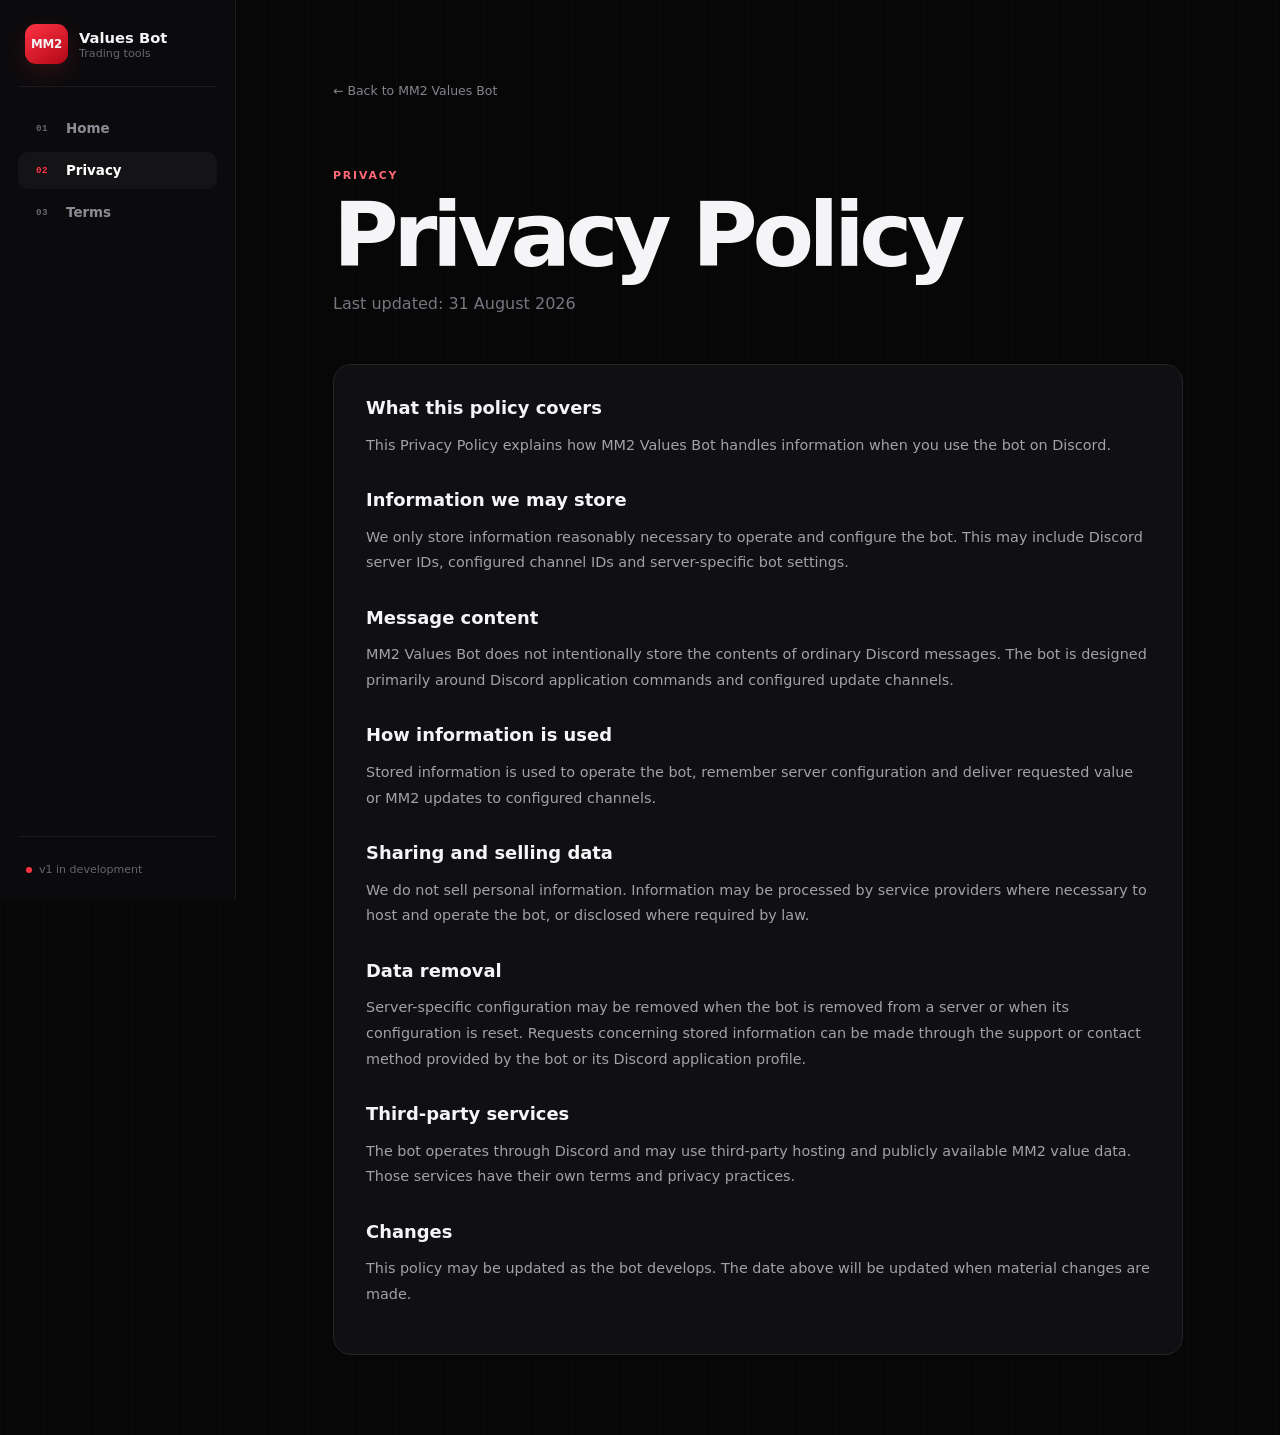
==== commit 7443bca2: "Add files via upload" ====
--- a/privacy.html
+++ b/privacy.html
@@ -4,7 +4,7 @@
   <meta charset="utf-8"><meta name="viewport" content="width=device-width,initial-scale=1">
   <meta name="theme-color" content="#070708">
   <title>Privacy Policy - MM2 Values Bot</title>
-  <link rel="stylesheet" href="style.css?v=3">
+  <link rel="stylesheet" href="style.css?v=3.1">
 </head>
 <body>
   <aside class="sidebar">
@@ -13,13 +13,13 @@
       <span class="side-brand-copy"><strong>Values Bot</strong><small>Trading tools</small></span>
     </a>
     <nav class="side-nav">
-      <a href="index.html"><span>⌂</span>Home</a>
-      <a class="active" href="privacy.html"><span>◈</span>Privacy</a>
-      <a href="terms.html"><span>§</span>Terms</a>
+      <a href="index.html"><span class="nav-code">01</span>Home</a>
+      <a class="active" href="privacy.html"><span class="nav-code">02</span>Privacy</a>
+      <a href="terms.html"><span class="nav-code">03</span>Terms</a>
     </nav>
     <div class="side-bottom"><div class="mini-status"><i></i> v1 in development</div></div>
   </aside>
-  <div class="mobile-bar"><a class="mobile-brand" href="index.html"><span>MM2</span> Values Bot</a><button id="menuButton">☰</button></div>
+  <div class="mobile-bar"><a class="mobile-brand" href="index.html"><span>MM2</span> Values Bot</a><button id="menuButton" class="menu-button" aria-label="Open navigation" aria-expanded="false"><span></span><span></span><span></span></button></div>
   <main class="legal-shell">
     <div class="legal-wrap">
       <a class="legal-back" href="index.html">← Back to MM2 Values Bot</a>
@@ -48,6 +48,6 @@
       </article>
     </div>
   </main>
-  <script src="script.js?v=3"></script>
+  <script src="script.js?v=3.1"></script>
 </body>
 </html>
--- a/style.css
+++ b/style.css
@@ -61,7 +61,12 @@
   font-size:.84rem;font-weight:650;
 }
 .side-nav a span{
-  width:20px;text-align:center;color:#676770;font-weight:900
+  width:24px;text-align:center;color:#676770;font-weight:900
+}
+.side-nav .nav-code{
+  font-family:ui-monospace,SFMono-Regular,Consolas,monospace;
+  font-size:.58rem;
+  letter-spacing:.04em;
 }
 .side-nav a:hover,.side-nav a.active{
   background:#141417;color:#fff
@@ -393,7 +398,15 @@
     border-radius:8px;background:linear-gradient(145deg,var(--red),var(--red2));
     font-size:.59rem
   }
-  #menuButton{background:#151519;color:white;border:1px solid var(--line);border-radius:8px;padding:7px 10px}
+  #menuButton{
+    width:38px;height:34px;
+    display:grid;align-content:center;gap:4px;
+    background:#151519;border:1px solid var(--line);
+    border-radius:8px;padding:0 9px
+  }
+  #menuButton span{
+    display:block;width:100%;height:2px;border-radius:2px;background:#d8d8dd
+  }
   .main,.legal-shell{margin-left:0;width:100%}
   .hero{grid-template-columns:1fr;padding-top:70px}
   .dashboard-grid{grid-template-columns:1fr}
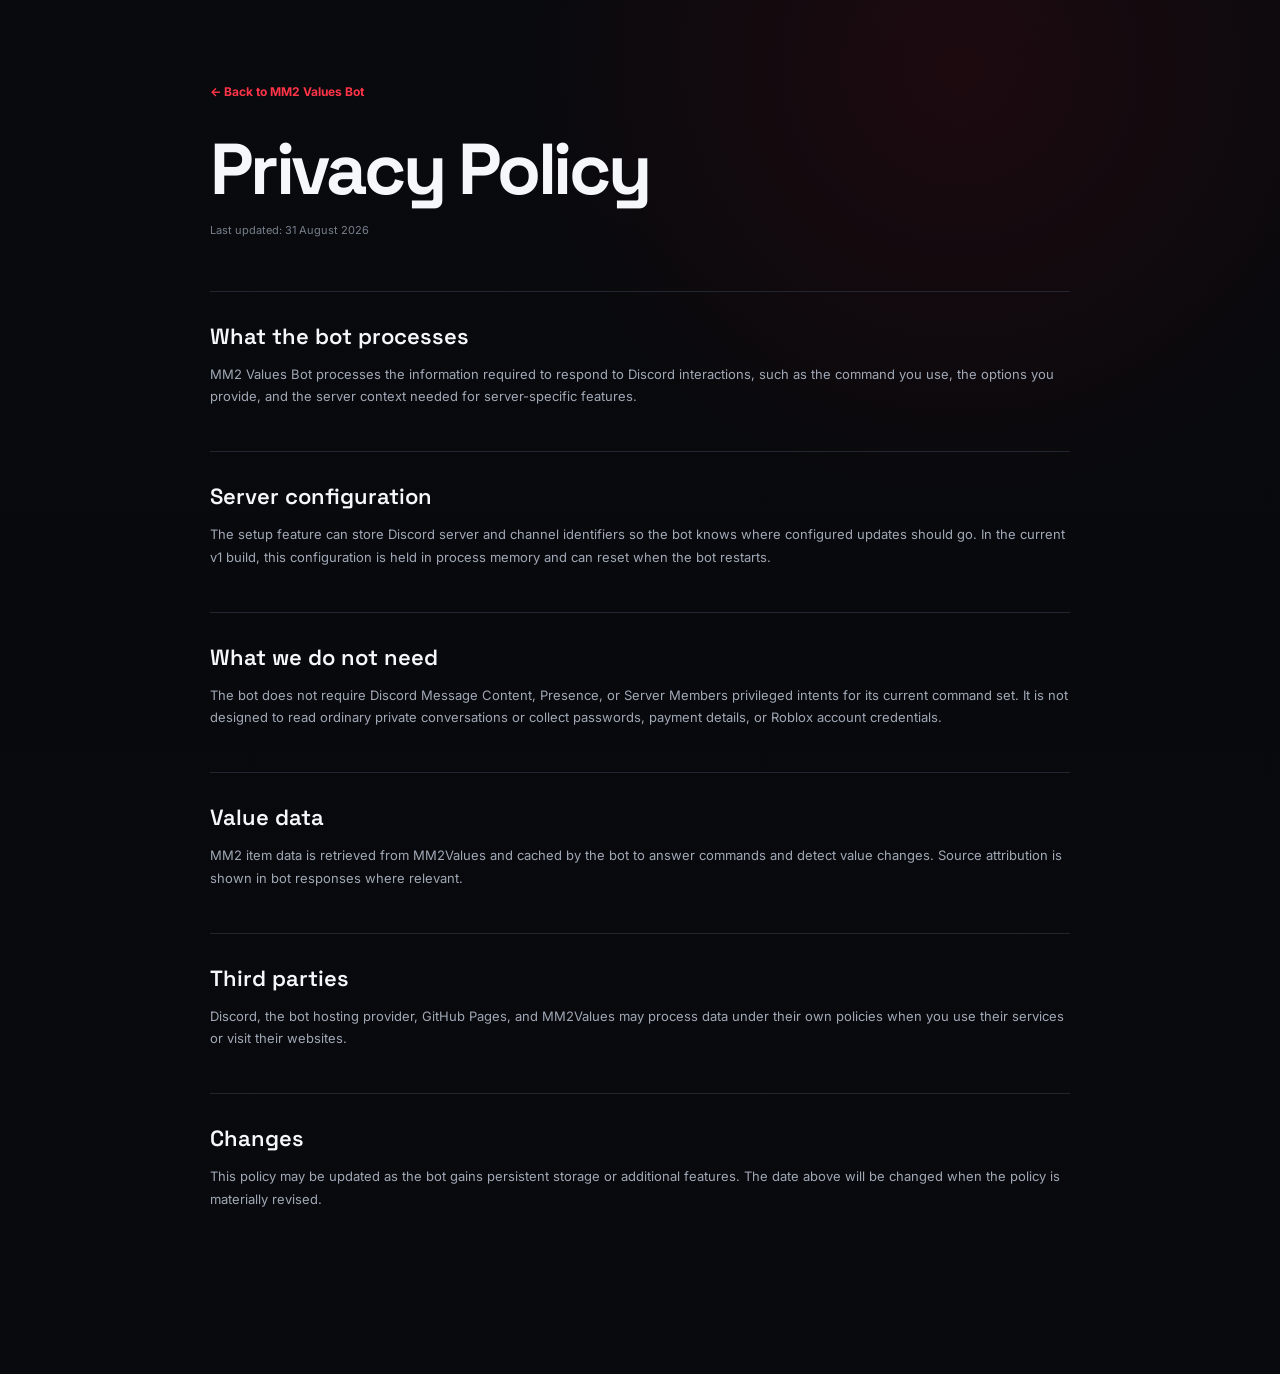
==== commit a1b55095: "Add files via upload" ====
--- a/privacy.html
+++ b/privacy.html
@@ -1,53 +1,34 @@
 <!doctype html>
 <html lang="en">
 <head>
-  <meta charset="utf-8"><meta name="viewport" content="width=device-width,initial-scale=1">
-  <meta name="theme-color" content="#070708">
-  <title>Privacy Policy - MM2 Values Bot</title>
-  <link rel="stylesheet" href="style.css?v=3.1">
+  <meta charset="utf-8">
+  <meta name="viewport" content="width=device-width,initial-scale=1">
+  <meta name="theme-color" content="#08090c">
+  <title>Privacy - MM2 Values Bot</title>
+  <link rel="stylesheet" href="style.css?v=4">
+  <style>
+    .legal{width:min(860px,calc(100% - 36px));margin:0 auto;padding:80px 0 120px}
+    .legal a.back{color:#ff3448;font-size:12px;font-weight:700}
+    .legal h1{font:700 clamp(42px,6vw,72px)/.95 "Space Grotesk",sans-serif;letter-spacing:-.045em;margin:35px 0 18px}
+    .legal .updated{color:#777f8d;font-size:11px;margin-bottom:50px}
+    .legal section{border-top:1px solid #222631;padding:30px 0}
+    .legal h2{font:600 22px "Space Grotesk",sans-serif;margin:0 0 12px}
+    .legal p,.legal li{color:#a0a8b6;font-size:13px;line-height:1.75}
+    .legal ul{padding-left:20px}
+  </style>
 </head>
 <body>
-  <aside class="sidebar">
-    <a class="side-brand" href="index.html">
-      <span class="side-logo">MM2</span>
-      <span class="side-brand-copy"><strong>Values Bot</strong><small>Trading tools</small></span>
-    </a>
-    <nav class="side-nav">
-      <a href="index.html"><span class="nav-code">01</span>Home</a>
-      <a class="active" href="privacy.html"><span class="nav-code">02</span>Privacy</a>
-      <a href="terms.html"><span class="nav-code">03</span>Terms</a>
-    </nav>
-    <div class="side-bottom"><div class="mini-status"><i></i> v1 in development</div></div>
-  </aside>
-  <div class="mobile-bar"><a class="mobile-brand" href="index.html"><span>MM2</span> Values Bot</a><button id="menuButton" class="menu-button" aria-label="Open navigation" aria-expanded="false"><span></span><span></span><span></span></button></div>
-  <main class="legal-shell">
-    <div class="legal-wrap">
-      <a class="legal-back" href="index.html">← Back to MM2 Values Bot</a>
-      <header class="legal-head reveal">
-        <span class="section-label">PRIVACY</span>
-        <h1>Privacy Policy</h1>
-        <p>Last updated: 31 August 2026</p>
-      </header>
-      <article class="legal-card reveal delay">
-        <h2>What this policy covers</h2>
-        <p>This Privacy Policy explains how MM2 Values Bot handles information when you use the bot on Discord.</p>
-        <h2>Information we may store</h2>
-        <p>We only store information reasonably necessary to operate and configure the bot. This may include Discord server IDs, configured channel IDs and server-specific bot settings.</p>
-        <h2>Message content</h2>
-        <p>MM2 Values Bot does not intentionally store the contents of ordinary Discord messages. The bot is designed primarily around Discord application commands and configured update channels.</p>
-        <h2>How information is used</h2>
-        <p>Stored information is used to operate the bot, remember server configuration and deliver requested value or MM2 updates to configured channels.</p>
-        <h2>Sharing and selling data</h2>
-        <p>We do not sell personal information. Information may be processed by service providers where necessary to host and operate the bot, or disclosed where required by law.</p>
-        <h2>Data removal</h2>
-        <p>Server-specific configuration may be removed when the bot is removed from a server or when its configuration is reset. Requests concerning stored information can be made through the support or contact method provided by the bot or its Discord application profile.</p>
-        <h2>Third-party services</h2>
-        <p>The bot operates through Discord and may use third-party hosting and publicly available MM2 value data. Those services have their own terms and privacy practices.</p>
-        <h2>Changes</h2>
-        <p>This policy may be updated as the bot develops. The date above will be updated when material changes are made.</p>
-      </article>
-    </div>
+  <main class="legal">
+    <a class="back" href="index.html">← Back to MM2 Values Bot</a>
+    <h1>Privacy Policy</h1>
+    <p class="updated">Last updated: 31 August 2026</p>
+
+    <section><h2>What the bot processes</h2><p>MM2 Values Bot processes the information required to respond to Discord interactions, such as the command you use, the options you provide, and the server context needed for server-specific features.</p></section>
+    <section><h2>Server configuration</h2><p>The setup feature can store Discord server and channel identifiers so the bot knows where configured updates should go. In the current v1 build, this configuration is held in process memory and can reset when the bot restarts.</p></section>
+    <section><h2>What we do not need</h2><p>The bot does not require Discord Message Content, Presence, or Server Members privileged intents for its current command set. It is not designed to read ordinary private conversations or collect passwords, payment details, or Roblox account credentials.</p></section>
+    <section><h2>Value data</h2><p>MM2 item data is retrieved from MM2Values and cached by the bot to answer commands and detect value changes. Source attribution is shown in bot responses where relevant.</p></section>
+    <section><h2>Third parties</h2><p>Discord, the bot hosting provider, GitHub Pages, and MM2Values may process data under their own policies when you use their services or visit their websites.</p></section>
+    <section><h2>Changes</h2><p>This policy may be updated as the bot gains persistent storage or additional features. The date above will be changed when the policy is materially revised.</p></section>
   </main>
-  <script src="script.js?v=3.1"></script>
 </body>
-</html>+</html>
--- a/style.css
+++ b/style.css
@@ -1,432 +1,205 @@
+@import url('https://fonts.googleapis.com/css2?family=Inter:wght@400;500;600;700;800&family=Space+Grotesk:wght@500;600;700&display=swap');
 
 :root{
-  --bg:#070708;
-  --panel:#101013;
-  --panel2:#151519;
-  --line:#24242a;
-  --line-soft:#1a1a1f;
-  --text:#f5f5f7;
-  --muted:#8d8d96;
-  --red:#ff3344;
-  --red2:#b10817;
-  --green:#4ede91;
-  --sidebar:236px;
-}
+  --bg:#08090c;
+  --panel:#0e1015;
+  --panel-2:#12151c;
+  --line:#222631;
+  --line-soft:#181b22;
+  --text:#f5f7fb;
+  --muted:#949cac;
+  --soft:#c9ced8;
+  --red:#ff3448;
+  --red-2:#b91328;
+  --red-soft:rgba(255,52,72,.10);
+  --green:#46e68f;
+  --amber:#f2c75c;
+  --max:1240px;
+}
+
 *{box-sizing:border-box}
 html{scroll-behavior:smooth}
 body{
   margin:0;
+  background:
+    radial-gradient(circle at 75% 5%, rgba(150,12,32,.14), transparent 27%),
+    linear-gradient(180deg,#090a0d 0%,#08090c 45%,#090a0d 100%);
   color:var(--text);
-  background:
-    linear-gradient(rgba(255,255,255,.012) 1px,transparent 1px),
-    linear-gradient(90deg,rgba(255,255,255,.012) 1px,transparent 1px),
-    var(--bg);
-  background-size:44px 44px;
-  font-family:Inter,ui-sans-serif,system-ui,-apple-system,BlinkMacSystemFont,"Segoe UI",sans-serif;
-}
-a{color:inherit}
-.app-shell{min-height:100vh}
-.sidebar{
-  position:fixed;
-  inset:0 auto 0 0;
-  width:var(--sidebar);
-  padding:24px 18px;
-  background:#0b0b0d;
-  border-right:1px solid var(--line-soft);
-  display:flex;
-  flex-direction:column;
-  z-index:50;
-}
-.side-brand{
-  display:flex;align-items:center;gap:11px;
-  padding:0 7px 22px;
-  text-decoration:none;
+  font-family:Inter,system-ui,-apple-system,BlinkMacSystemFont,"Segoe UI",sans-serif;
+  overflow-x:hidden;
+}
+a{color:inherit;text-decoration:none}
+button{font:inherit}
+code{font-family:"SFMono-Regular",Consolas,monospace}
+.noise{
+  position:fixed;inset:0;pointer-events:none;z-index:50;opacity:.035;
+  background-image:url("data:image/svg+xml,%3Csvg viewBox='0 0 180 180' xmlns='http://www.w3.org/2000/svg'%3E%3Cfilter id='n'%3E%3CfeTurbulence type='fractalNoise' baseFrequency='.85' numOctaves='4' stitchTiles='stitch'/%3E%3C/filter%3E%3Crect width='100%25' height='100%25' filter='url(%23n)' opacity='.7'/%3E%3C/svg%3E");
+}
+.topbar{
+  height:76px;position:sticky;top:0;z-index:40;display:flex;align-items:center;justify-content:space-between;
+  padding:0 max(24px,calc((100vw - var(--max))/2));
+  background:rgba(8,9,12,.86);backdrop-filter:blur(20px);
   border-bottom:1px solid var(--line-soft);
 }
-.side-logo{
-  width:43px;height:40px;border-radius:11px;
-  display:grid;place-items:center;
-  background:linear-gradient(145deg,var(--red),var(--red2));
-  font-size:.74rem;font-weight:900;letter-spacing:-.02em;
-  box-shadow:0 8px 25px rgba(255,51,68,.14);
-}
-.side-brand-copy{display:grid;gap:1px}
-.side-brand-copy strong{font-size:.92rem}
-.side-brand-copy small{font-size:.7rem;color:#676770}
-.side-nav{display:grid;gap:5px;padding:23px 0}
-.side-nav a{
-  display:flex;align-items:center;gap:12px;
-  text-decoration:none;color:#8c8c94;
-  border-radius:10px;padding:11px 12px;
-  font-size:.84rem;font-weight:650;
-}
-.side-nav a span{
-  width:24px;text-align:center;color:#676770;font-weight:900
-}
-.side-nav .nav-code{
-  font-family:ui-monospace,SFMono-Regular,Consolas,monospace;
-  font-size:.58rem;
-  letter-spacing:.04em;
-}
-.side-nav a:hover,.side-nav a.active{
-  background:#141417;color:#fff
-}
-.side-nav a.active span{color:var(--red)}
-.side-bottom{
-  margin-top:auto;
-  display:grid;
-  gap:9px;
-  padding:18px 8px 0;
-  border-top:1px solid var(--line-soft)
-}
-.side-bottom>a{font-size:.77rem;color:#777781;text-decoration:none}
-.side-bottom>a:hover{color:#fff}
-.mini-status{
-  font-size:.69rem;color:#65656c;margin-top:8px;
-  display:flex;gap:7px;align-items:center
-}
-.mini-status i{width:6px;height:6px;background:var(--red);border-radius:50%}
-.mobile-bar{display:none}
-.main{
-  margin-left:var(--sidebar);
-  width:calc(100% - var(--sidebar));
-}
+.brand{display:flex;align-items:center;gap:12px}
+.brand-mark{
+  width:38px;height:38px;display:grid;place-items:center;border-radius:11px;
+  background:linear-gradient(145deg,var(--red),#7a0717);
+  font-family:"Space Grotesk",sans-serif;font-weight:800;font-size:14px;letter-spacing:-1px;
+  box-shadow:0 0 35px rgba(255,52,72,.22);
+}
+.brand-text{display:flex;flex-direction:column;line-height:1.05}
+.brand-text strong{font-size:14px}
+.brand-text small{font-size:10px;color:var(--muted);text-transform:uppercase;letter-spacing:1.6px;margin-top:5px}
+.desktop-nav{display:flex;gap:30px;color:#aab1bf;font-size:13px}
+.desktop-nav a{transition:.2s}
+.desktop-nav a:hover{color:#fff}
+.top-actions{display:flex;align-items:center;gap:12px}
+.status-pill{
+  display:flex;align-items:center;gap:8px;padding:8px 11px;border:1px solid var(--line);
+  border-radius:999px;color:#b8bfcb;font-size:11px;text-transform:uppercase;letter-spacing:1px
+}
+.status-pill i{width:7px;height:7px;border-radius:50%;background:var(--green);box-shadow:0 0 12px var(--green)}
+.menu-button{display:none;background:none;border:0;width:38px;height:38px;position:relative;cursor:pointer}
+.menu-button span{position:absolute;left:8px;right:8px;height:1px;background:#fff;transition:.2s}
+.menu-button span:first-child{top:14px}.menu-button span:last-child{top:23px}
+.mobile-menu{display:none}
+.section-pad{width:min(var(--max),calc(100% - 48px));margin:0 auto}
 .hero{
-  min-height:680px;
-  max-width:1280px;
-  margin:auto;
-  padding:110px 54px 85px;
-  display:grid;
-  grid-template-columns:1.1fr .9fr;
-  gap:70px;
-  align-items:center;
-}
-.eyebrow,.section-label{
-  font-size:.68rem;
-  color:#ff6975;
-  font-weight:850;
-  letter-spacing:.17em;
-  text-transform:uppercase
-}
-.eyebrow{display:flex;gap:9px;align-items:center;margin-bottom:19px}
-.eyebrow i{width:6px;height:6px;border-radius:50%;background:var(--red)}
-.hero h1{
-  font-size:clamp(3.7rem,7vw,7rem);
-  line-height:.91;
-  letter-spacing:-.065em;
-  margin:0 0 27px;
-}
-.hero h1 span{
-  background:linear-gradient(90deg,#fff 3%,#ff7e88 40%,var(--red) 78%,#97101b);
-  color:transparent;
-  -webkit-background-clip:text;background-clip:text
-}
-.hero-copy>p{
-  max-width:650px;color:var(--muted);
-  font-size:1.1rem;line-height:1.75
-}
-.hero-actions{display:flex;gap:12px;flex-wrap:wrap;margin-top:29px}
+  min-height:720px;display:grid;grid-template-columns:1.03fr .97fr;gap:70px;align-items:center;padding-top:90px;padding-bottom:90px
+}
+.kicker{
+  display:flex;align-items:center;gap:10px;color:#adb4c2;font-size:11px;font-weight:700;letter-spacing:1.8px
+}
+.kicker span{width:22px;height:2px;background:var(--red)}
+.hero h1,.section-title h2,.final-cta h2,.source-card-large h2,.setup-copy h2{
+  font-family:"Space Grotesk",sans-serif;letter-spacing:-.045em;margin:0
+}
+.hero h1{font-size:clamp(58px,7vw,98px);line-height:.91;margin-top:25px}
+.hero h1 em{font-style:normal;color:var(--red)}
+.hero-lead{max-width:650px;color:#aab1bf;font-size:17px;line-height:1.7;margin:30px 0}
+.hero-actions{display:flex;gap:11px;margin-bottom:42px}
 .button{
-  min-height:47px;padding:0 18px;border-radius:10px;
-  display:inline-flex;align-items:center;
-  text-decoration:none;font-size:.84rem;font-weight:800;
-  border:1px solid var(--line);
-  transition:transform .16s ease,border-color .16s ease,background .16s ease
-}
-.button:hover{transform:translateY(-2px)}
-.primary{
-  background:linear-gradient(135deg,var(--red),#b50d1b);
-  border-color:transparent;
-  box-shadow:0 10px 28px rgba(255,51,68,.14)
-}
-.secondary{background:#101013}
-.secondary:hover{border-color:#3d3d46}
-.terminal{
-  background:#0e0e11;
-  border:1px solid #29292f;
-  border-radius:20px;
-  overflow:hidden;
-  box-shadow:0 30px 80px rgba(0,0,0,.38)
-}
-.terminal-head{
-  padding:18px 19px;
-  display:flex;justify-content:space-between;align-items:center;
-  border-bottom:1px solid var(--line);
-  background:#121216
-}
-.terminal-head>div{display:grid;gap:4px}
-.terminal-head small,.terminal-stat span,.item-line small{
-  color:#73737d;font-size:.65rem;letter-spacing:.1em
-}
-.terminal-head strong{font-family:ui-monospace,SFMono-Regular,Consolas,monospace;font-size:.85rem}
-.online{
-  font-size:.6rem;color:#7cebad;font-weight:900;
-  border:1px solid rgba(78,222,145,.18);
-  background:rgba(78,222,145,.06);
-  padding:5px 7px;border-radius:999px
-}
-.terminal-body{padding:21px}
-.item-line{display:flex;gap:12px;align-items:center;padding-bottom:19px}
-.item-icon{
-  width:42px;height:42px;display:grid;place-items:center;
-  border-radius:11px;background:rgba(255,51,68,.09);
-  border:1px solid rgba(255,51,68,.18);
-  color:#ff6c78;font-weight:900
-}
-.item-line>div:last-child{display:grid;gap:3px}
-.terminal-stat{
-  padding:17px 0;
-  border-top:1px solid var(--line);
-  border-bottom:1px solid var(--line);
-  display:flex;justify-content:space-between;align-items:center
-}
-.terminal-stat strong{font-size:1.25rem}
-.terminal-note{
-  color:#777780;font-size:.75rem;line-height:1.65;padding-top:17px
-}
-.terminal-note b{color:#ff6975}
-.dashboard-grid{
-  max-width:1280px;margin:auto;
-  padding:0 54px 34px;
-  display:grid;grid-template-columns:repeat(12,1fr);gap:18px
-}
-.span-7{grid-column:span 7}.span-5{grid-column:span 5}
-.panel{
-  background:linear-gradient(150deg,#121216,#0d0d10);
-  border:1px solid var(--line);
-  border-radius:18px;padding:28px;
-  min-width:0
-}
-.panel-head{display:flex;justify-content:space-between;gap:20px;align-items:flex-start}
-.panel-head.compact{margin-bottom:25px}
-.panel h2,.section-heading h2,.final-cta h2{
-  margin:8px 0 0;letter-spacing:-.045em;line-height:1.05
-}
-.panel h2{font-size:clamp(1.8rem,3vw,2.7rem)}
-.slash{
-  font-family:ui-monospace,SFMono-Regular,Consolas,monospace;
-  font-size:.7rem;color:#ff717c;padding:7px 9px;
-  border:1px solid rgba(255,51,68,.18);
-  border-radius:8px;background:rgba(255,51,68,.05)
-}
-.search-demo{
-  margin-top:28px;border:1px solid var(--line);
-  border-radius:14px;background:#0a0a0c;overflow:hidden
-}
-.fake-input{
-  padding:16px 17px;
-  font-family:ui-monospace,SFMono-Regular,Consolas,monospace;
-  color:#d2d2d7;border-bottom:1px solid var(--line)
-}
-.cursor{
-  display:inline-block;width:7px;height:15px;margin-left:3px;
-  vertical-align:-2px;background:#ff5966
-}
-.search-result{
-  display:flex;justify-content:space-between;gap:20px;align-items:end;padding:18px
-}
-.search-result>div{display:grid;gap:4px}
-.search-result small,.value-number small,.setup-row small{
-  color:#6d6d76;font-size:.62rem;letter-spacing:.12em
-}
-.value-number{text-align:right}
-.value-number strong{font-size:1.5rem}
-.panel-copy{color:var(--muted);line-height:1.7;font-size:.89rem;margin:20px 0 0}
-code{
-  font-family:ui-monospace,SFMono-Regular,Consolas,monospace;
-  background:#1a1a1e;border:1px solid var(--line);
-  color:#eee;padding:.12em .36em;border-radius:5px
-}
-.source-card{
-  display:grid;grid-template-columns:auto 1fr auto;gap:12px;
-  align-items:center;padding:15px 0;border-top:1px solid var(--line)
-}
-.source-card:first-of-type{border-top:0}
-.source-icon{
-  width:36px;height:36px;display:grid;place-items:center;
-  background:#17171b;border:1px solid var(--line);
-  border-radius:9px;color:#ff6571;font-weight:900
-}
-.source-card>div:nth-child(2){display:grid;gap:3px}
-.source-card span{color:#6f6f78;font-size:.72rem}
-.source-card>b{
-  font-size:.58rem;letter-spacing:.1em;color:#82e7ae;
-  padding:5px 6px;border-radius:999px;background:rgba(78,222,145,.06)
-}
-.source-card.muted>b{color:#85858d;background:#19191d}
-.section{
-  max-width:1280px;margin:auto;padding:100px 54px
-}
-.section-heading{max-width:770px;margin-bottom:38px}
-.section-heading h2,.final-cta h2{
-  font-size:clamp(2.5rem,5vw,4.4rem)
-}
-.section-heading p{color:var(--muted);line-height:1.7;max-width:660px}
-.trade-board{
-  display:grid;grid-template-columns:1fr 150px 1fr;
-  background:#0c0c0f;border:1px solid var(--line);
-  border-radius:18px;overflow:hidden
-}
-.trade-side{padding:25px}
-.trade-title{
-  display:flex;justify-content:space-between;
-  padding-bottom:18px;border-bottom:1px solid var(--line)
-}
-.trade-title span{font-size:.65rem;letter-spacing:.12em;color:#6c6c75}
-.trade-title strong{font-size:1.1rem}
-.trade-item{
-  display:flex;justify-content:space-between;
-  padding:15px 0;border-bottom:1px solid #19191e;
-  color:#aaaab1;font-size:.85rem
-}
-.verdict{
-  display:grid;place-items:center;align-content:center;
-  background:linear-gradient(180deg,rgba(255,51,68,.08),rgba(255,51,68,.02));
-  border-left:1px solid var(--line);border-right:1px solid var(--line)
-}
-.verdict small{font-size:.55rem;color:#71717a;letter-spacing:.12em}
-.verdict strong{font-size:3.6rem;line-height:1;color:#54e293;margin:8px 0}
-.verdict span{font-size:.75rem;color:#68d99c}
-.estimate-rule{
-  margin-top:14px;padding:15px 17px;border-radius:11px;
-  border:1px solid rgba(255,51,68,.14);
-  background:rgba(255,51,68,.035);
-  color:#8d8d95;font-size:.8rem
-}
-.estimate-rule b{color:#ff707c}
-.command-grid{
-  display:grid;grid-template-columns:repeat(3,1fr);gap:14px
-}
-.command-card{
-  min-height:190px;background:#101013;border:1px solid var(--line);
-  border-radius:16px;padding:22px;
-  transition:transform .16s ease,border-color .16s ease
-}
-.command-card:hover{transform:translateY(-3px);border-color:#34343c}
-.command-name{
-  display:inline-block;
-  font-family:ui-monospace,SFMono-Regular,Consolas,monospace;
-  font-size:.72rem;font-weight:800;color:#ff707b;
-  background:rgba(255,51,68,.06);border:1px solid rgba(255,51,68,.13);
-  padding:6px 8px;border-radius:7px
-}
-.command-card h3{font-size:1.08rem;margin:27px 0 8px}
-.command-card p{color:#7c7c85;line-height:1.6;font-size:.8rem;margin:0}
-.setup-section{padding-top:40px;padding-bottom:100px}
-.permissions{display:flex;gap:8px;flex-wrap:wrap;margin-top:22px}
-.permissions span{
-  font-size:.64rem;color:#9898a0;border:1px solid var(--line);
-  background:#151519;padding:7px 9px;border-radius:8px
-}
-.setup-row{
-  display:flex;justify-content:space-between;gap:20px;align-items:center;
-  padding:17px 0;border-bottom:1px solid var(--line)
-}
-.setup-row:first-child{padding-top:0}
-.setup-row:last-child{border-bottom:0;padding-bottom:0}
-.setup-row>div{display:grid;gap:4px}
-.configured{
-  font-size:.58rem;font-weight:900;letter-spacing:.08em;color:#73dfa3;
-  background:rgba(78,222,145,.05);padding:6px 8px;border-radius:999px
-}
-.final-cta{
-  max-width:1172px;margin:0 auto 80px;padding:47px;
-  border-radius:20px;border:1px solid rgba(255,51,68,.15);
-  background:
-    linear-gradient(90deg,rgba(255,51,68,.08),transparent 55%),
-    #101013;
-  display:flex;justify-content:space-between;align-items:end;gap:30px
-}
-.final-cta h2{margin-top:9px}
-.cta-links{display:flex;gap:10px;flex-wrap:wrap}
-.cta-links a{
-  text-decoration:none;font-size:.76rem;font-weight:750;
-  padding:10px 12px;border:1px solid var(--line);
-  border-radius:9px;background:#151519;color:#bebec4
-}
-footer{
-  max-width:1280px;margin:auto;padding:28px 54px 46px;
-  border-top:1px solid var(--line-soft);
-  display:flex;justify-content:space-between;gap:25px
-}
-footer p{font-size:.7rem;color:#5f5f67;margin:0}
-.reveal{opacity:0;transform:translateY(14px);transition:opacity .45s ease,transform .45s ease}
-.reveal.visible{opacity:1;transform:none}
-.delay{transition-delay:.08s}
+  padding:13px 18px;border-radius:10px;font-size:13px;font-weight:700;border:1px solid var(--line);transition:.2s
+}
+.button.primary{background:var(--red);border-color:var(--red);color:#fff}
+.button.primary:hover{transform:translateY(-2px);box-shadow:0 12px 30px rgba(255,52,72,.17)}
+.button.ghost:hover{border-color:#3b414f;background:#101218}
+.hero-metrics{display:grid;grid-template-columns:repeat(3,1fr);max-width:590px;border-top:1px solid var(--line);padding-top:22px}
+.hero-metrics div{display:flex;flex-direction:column;gap:4px;border-right:1px solid var(--line);padding-right:18px;margin-right:18px}
+.hero-metrics div:last-child{border:0}
+.hero-metrics strong{font-family:"Space Grotesk";font-size:22px}
+.hero-metrics span{font-size:10px;color:var(--muted);text-transform:uppercase;letter-spacing:1px}
+.discord-preview{
+  border:1px solid #282c36;background:#0c0e13;border-radius:18px;overflow:hidden;
+  box-shadow:0 30px 100px rgba(0,0,0,.36),0 0 0 1px rgba(255,255,255,.015)
+}
+.discord-head{
+  height:72px;padding:0 20px;border-bottom:1px solid var(--line);display:flex;align-items:center;justify-content:space-between;background:#111319
+}
+.discord-head div{display:flex;flex-direction:column;gap:5px}
+.discord-head small{font-size:9px;color:var(--muted);letter-spacing:1.5px}
+.discord-head strong{font-size:14px}
+.discord-head>span{font-size:10px;color:#9299a7}
+.discord-message{display:flex;gap:12px;padding:25px 22px 30px;background:radial-gradient(circle at 80% 10%,rgba(255,52,72,.06),transparent 33%)}
+.bot-avatar{width:38px;height:38px;flex:0 0 38px;border-radius:50%;background:#07080a;border:1px solid #292d37;display:grid;place-items:center;color:var(--red);font-size:11px;font-weight:800}
+.message-body{flex:1}
+.bot-line{display:flex;align-items:center;gap:8px;margin-bottom:8px}
+.bot-line strong{font-size:13px;color:#f6cb39}
+.bot-line span{font-size:8px;background:#4eb3d8;color:#061018;border-radius:3px;padding:2px 4px;font-weight:800}
+.embed-card{border:1px solid #2c313c;border-left:3px solid var(--red);border-radius:5px;padding:15px;background:#181b22;max-width:420px}
+.embed-card h3{margin:0;font-size:16px}.embed-card>p{margin:5px 0 14px;color:#9aa3b3;font-size:12px}
+.embed-grid{display:grid;grid-template-columns:repeat(3,1fr);gap:14px 18px;margin-bottom:14px}
+.embed-grid div{display:flex;flex-direction:column;gap:3px}.embed-grid span{font-size:10px;color:#a0a8b8}.embed-grid strong{font-size:12px}
+.embed-card>small{color:#9199a8;font-size:9px}
+.ticker-wrap{height:54px;border-top:1px solid var(--line);border-bottom:1px solid var(--line);display:flex;background:#0b0d11;overflow:hidden}
+.ticker-label{display:flex;align-items:center;flex:0 0 auto;padding:0 20px 0 max(24px,calc((100vw - var(--max))/2));background:var(--red);font-size:9px;font-weight:800;letter-spacing:1.5px}
+.ticker{overflow:hidden;flex:1;display:flex;align-items:center}
+.ticker-track{display:flex;gap:34px;white-space:nowrap;animation:ticker 28s linear infinite;padding-left:34px}
+.ticker-item{font-size:11px;color:#b4bbc7}.ticker-item strong{color:#fff;margin-right:6px}.ticker-item.up b{color:var(--green)}.ticker-item.down b{color:#ff6a78}
+@keyframes ticker{to{transform:translateX(-50%)}}
+.section-title{display:flex;gap:22px;align-items:flex-start;margin-bottom:48px}
+.section-index{font-family:"Space Grotesk";color:var(--red);font-size:12px;border-top:2px solid var(--red);padding-top:8px;min-width:34px}
+.section-title p{margin:0 0 8px;color:var(--muted);font-size:10px;font-weight:800;letter-spacing:1.6px}
+.section-title h2{font-size:clamp(34px,4vw,54px);line-height:1.03}
+.value-section{padding-top:120px;padding-bottom:120px}
+.value-layout{display:grid;grid-template-columns:.9fr 1.1fr;gap:70px;align-items:center}
+.feature-copy>p{font-size:17px;line-height:1.75;color:#aab1bf;margin-top:0;max-width:530px}
+.mini-points{margin-top:36px;border-top:1px solid var(--line)}
+.mini-points div{padding:18px 0;border-bottom:1px solid var(--line);display:grid;grid-template-columns:190px 1fr;gap:20px}
+.mini-points strong{font-size:12px}.mini-points span{color:var(--muted);font-size:12px;line-height:1.5}.mini-points code{color:#fff;background:#181b21;padding:2px 4px;border-radius:4px}
+.lookup-demo{border:1px solid var(--line);background:linear-gradient(145deg,#11141a,#0c0e12);border-radius:16px;padding:22px}
+.lookup-input{height:58px;border:1px solid #2a2e39;border-radius:9px;display:flex;align-items:center;gap:12px;padding:0 16px;background:#090b0f}
+.lookup-input span{color:var(--red);font-family:monospace}.lookup-input strong{font-family:monospace;font-size:13px}.lookup-input i{width:1px;height:16px;background:#fff;animation:blink .9s infinite}
+@keyframes blink{50%{opacity:0}}
+.lookup-result{display:flex;align-items:center;justify-content:space-between;padding:26px 4px 16px}
+.lookup-name,.big-value{display:flex;flex-direction:column;gap:5px}.lookup-name small,.big-value small{font-size:9px;color:var(--muted);letter-spacing:1.4px}.lookup-name strong{font-size:20px}.lookup-name span{color:#a3aaba;font-size:12px}.big-value{text-align:right}.big-value strong{font-size:42px;font-family:"Space Grotesk"}
+.snapshot-note{font-size:10px;color:#7f8794;border-top:1px solid var(--line);padding-top:14px}
+.trade-section{padding-top:110px;padding-bottom:110px}
+.trade-board{display:grid;grid-template-columns:1fr 190px 1fr;border:1px solid #292e38;border-radius:18px;overflow:hidden;background:#0c0e12}
+.trade-column{padding:28px}
+.trade-column-head{display:flex;align-items:center;justify-content:space-between;padding-bottom:18px;border-bottom:1px solid var(--line)}
+.trade-column-head span{font-size:9px;color:var(--muted);font-weight:800;letter-spacing:1.5px}.trade-column-head strong{font-family:"Space Grotesk";font-size:22px}
+.trade-row{display:flex;align-items:center;justify-content:space-between;padding:17px 0;border-bottom:1px solid #1c2028;font-size:12px;color:#cfd4de}.trade-row:last-child{border:0}.trade-row b{color:#fff}
+.trade-verdict{border-left:1px solid var(--line);border-right:1px solid var(--line);display:flex;flex-direction:column;align-items:center;justify-content:center;background:rgba(70,230,143,.035);gap:7px}
+.trade-verdict small{font-size:8px;color:var(--muted);letter-spacing:1.2px}.trade-verdict strong{font-family:"Space Grotesk";font-size:68px;color:var(--green);line-height:.9}.trade-verdict span{font-size:12px;color:var(--green);font-weight:700}
+.trade-foot{display:grid;grid-template-columns:1fr 1fr;gap:50px;margin-top:20px;color:#8f97a5;font-size:11px;line-height:1.65}.trade-foot p{margin:0}.trade-foot b{color:#c8ced8}
+.updates-section{padding-top:120px;padding-bottom:120px}
+.updates-grid{display:grid;grid-template-columns:1.15fr .85fr;gap:70px;align-items:center}
+.updates-card{border:1px solid var(--line);border-radius:16px;background:#0d0f14;overflow:hidden}
+.updates-card-head{display:flex;align-items:center;justify-content:space-between;padding:19px 22px;border-bottom:1px solid var(--line);background:#111319}
+.updates-card-head div{display:flex;flex-direction:column;gap:4px}.updates-card-head small{font-family:monospace;color:var(--red);font-size:10px}.updates-card-head strong{font-size:13px}.updates-card-head>span{font-size:9px;color:var(--muted)}
+.update-row{display:grid;grid-template-columns:1fr 92px 92px 80px;gap:12px;align-items:center;padding:16px 22px;border-bottom:1px solid #1b1e25;font-size:11px}
+.update-row strong{font-size:12px}.update-row span{color:#9ca4b2}.update-row b{text-align:right}.update-row .up{color:var(--green)}.update-row .down{color:#ff6a78}
+.updates-footer{padding:15px 22px;display:flex;justify-content:space-between;color:#757d8a;font-size:9px}
+.updates-copy h3{font-family:"Space Grotesk";font-size:30px;letter-spacing:-.03em;margin:0 0 16px}
+.updates-copy>p{color:#a0a8b6;line-height:1.75;font-size:14px}
+.plain-status{margin-top:30px;border:1px solid var(--line);border-left:3px solid #363c47;border-radius:8px;padding:18px;display:flex;flex-direction:column;gap:7px;background:#0d0f13}.plain-status span{font-size:8px;color:var(--muted);letter-spacing:1.3px}.plain-status strong{font-size:13px}.plain-status small{font-size:10px;color:#89919f}
+.commands-section{padding-top:120px;padding-bottom:120px}
+.command-grid{display:grid;grid-template-columns:repeat(3,1fr);gap:12px}
+.command-card{position:relative;min-height:190px;border:1px solid var(--line);border-radius:12px;padding:22px;background:#0d0f13;overflow:hidden;transition:.2s}
+.command-card:hover{transform:translateY(-3px);border-color:#343946;background:#101218}
+.command-card.featured{background:linear-gradient(145deg,rgba(255,52,72,.12),#0d0f13);border-color:rgba(255,52,72,.28)}
+.command-card code{font-size:11px;color:var(--red)}.command-card h3{font-family:"Space Grotesk";font-size:20px;margin:38px 0 8px}.command-card p{color:#969eac;font-size:12px;line-height:1.6;max-width:290px}.command-card>span{position:absolute;right:16px;top:16px;color:#555c68;font-size:8px;font-weight:800;letter-spacing:1.2px}.command-card.small{min-height:145px}.command-card.small h3{margin-top:25px}
+.setup-section{width:100%;max-width:none;background:linear-gradient(135deg,#a80920,#4d0611);padding:100px max(24px,calc((100vw - var(--max))/2));display:grid;grid-template-columns:1fr 1fr;gap:80px;align-items:center}
+.light .section-index{color:#fff;border-color:#fff}.light p{color:rgba(255,255,255,.66)}.compact-title{margin-bottom:28px}
+.setup-copy>p{max-width:570px;line-height:1.7;color:rgba(255,255,255,.75);font-size:14px}
+.permission-row{display:flex;gap:8px;margin-top:25px}.permission-row span{font-size:9px;font-weight:800;letter-spacing:.8px;border:1px solid rgba(255,255,255,.22);border-radius:999px;padding:8px 10px;background:rgba(0,0,0,.12)}
+.setup-warning{display:block;margin-top:23px;max-width:560px;color:rgba(255,255,255,.57);line-height:1.55;font-size:10px}
+.setup-panel{border:1px solid rgba(255,255,255,.16);border-radius:16px;background:#0c0d11;box-shadow:0 30px 70px rgba(0,0,0,.25);overflow:hidden}
+.setup-panel-head{height:56px;display:flex;align-items:center;justify-content:space-between;padding:0 20px;border-bottom:1px solid var(--line);font-size:10px;font-weight:800;letter-spacing:1.3px}.setup-panel-head i{width:8px;height:8px;border-radius:50%;background:var(--green)}
+.setup-option{padding:20px;display:flex;align-items:center;justify-content:space-between;border-bottom:1px solid var(--line)}.setup-option div{display:flex;flex-direction:column;gap:5px}.setup-option small{font-size:8px;color:#7e8795;letter-spacing:1.3px}.setup-option strong{font-size:13px}.setup-option>span{font-size:8px;color:var(--green);font-weight:800;letter-spacing:1px}
+.setup-buttons{padding:15px 20px;display:flex;gap:8px}.setup-buttons button{flex:1;padding:10px;border:1px solid #2b303a;border-radius:7px;background:#13161c;color:#aeb5c1;font-size:10px}
+.source-section{padding-top:90px;padding-bottom:90px}
+.source-card-large{border:1px solid var(--line);border-radius:16px;padding:40px;display:flex;align-items:flex-end;justify-content:space-between;background:linear-gradient(130deg,#0f1116,#0a0c0f)}
+.source-badge{font-size:9px;color:var(--red);letter-spacing:1.5px;font-weight:800}.source-card-large h2{font-size:40px;margin:10px 0 14px}.source-card-large p{color:#969eac;font-size:13px;line-height:1.65;max-width:760px}.source-card-large a{font-size:11px;font-weight:700;border:1px solid #343945;border-radius:9px;padding:12px 14px;white-space:nowrap;margin-left:30px}
+.final-cta{padding-top:110px;padding-bottom:110px;border-top:1px solid var(--line);display:flex;align-items:flex-end;justify-content:space-between}
+.final-cta>div>span{font-size:9px;color:var(--red);font-weight:800;letter-spacing:1.5px}.final-cta h2{font-size:64px;line-height:.95;margin-top:14px}.footer-links{display:flex;gap:20px;color:#9098a6;font-size:11px}.footer-links a:hover{color:#fff}
+.site-footer{width:min(var(--max),calc(100% - 48px));margin:0 auto;border-top:1px solid var(--line);padding:28px 0 45px;display:flex;justify-content:space-between;gap:30px;color:#666e7a;font-size:9px;line-height:1.5}.site-footer p{margin:0}
 
-/* Legal pages */
-.legal-shell{
-  min-height:100vh;margin-left:var(--sidebar);
-  padding:80px 54px
-}
-.legal-wrap{max-width:850px;margin:auto}
-.legal-back{
-  text-decoration:none;color:#85858e;font-size:.78rem
-}
-.legal-back:hover{color:#fff}
-.legal-head{padding:65px 0 35px}
-.legal-head h1{
-  font-size:clamp(3rem,7vw,5.6rem);
-  letter-spacing:-.06em;line-height:.95;margin:10px 0 16px
-}
-.legal-head p{color:#76767f}
-.legal-card{
-  background:#101013;border:1px solid var(--line);border-radius:18px;padding:32px
-}
-.legal-card h2{font-size:1.12rem;margin:31px 0 9px}
-.legal-card h2:first-child{margin-top:0}
-.legal-card p{color:#a1a1a9;line-height:1.78;font-size:.9rem}
-
-@media(max-width:980px){
-  :root{--sidebar:0px}
-  .sidebar{
-    transform:translateX(-100%);
-    transition:transform .2s ease;
-    width:236px;
-    box-shadow:20px 0 50px rgba(0,0,0,.4)
-  }
-  .sidebar.open{transform:translateX(0)}
-  .mobile-bar{
-    display:flex;position:sticky;top:0;z-index:45;
-    justify-content:space-between;align-items:center;
-    padding:13px 18px;background:rgba(10,10,12,.96);
-    border-bottom:1px solid var(--line)
-  }
-  .mobile-brand{display:flex;align-items:center;gap:8px;text-decoration:none;font-weight:800;font-size:.85rem}
-  .mobile-brand span{
-    width:35px;height:32px;display:grid;place-items:center;
-    border-radius:8px;background:linear-gradient(145deg,var(--red),var(--red2));
-    font-size:.59rem
-  }
-  #menuButton{
-    width:38px;height:34px;
-    display:grid;align-content:center;gap:4px;
-    background:#151519;border:1px solid var(--line);
-    border-radius:8px;padding:0 9px
-  }
-  #menuButton span{
-    display:block;width:100%;height:2px;border-radius:2px;background:#d8d8dd
-  }
-  .main,.legal-shell{margin-left:0;width:100%}
-  .hero{grid-template-columns:1fr;padding-top:70px}
-  .dashboard-grid{grid-template-columns:1fr}
-  .span-7,.span-5{grid-column:auto}
-}
-@media(max-width:720px){
-  .hero,.section,.dashboard-grid,.setup-section,footer{padding-left:20px;padding-right:20px}
-  .hero{min-height:auto;padding-bottom:70px;gap:45px}
-  .hero h1{font-size:clamp(3.25rem,17vw,5.5rem)}
-  .command-grid{grid-template-columns:1fr}
-  .trade-board{grid-template-columns:1fr}
-  .verdict{
-    padding:25px;border-left:0;border-right:0;border-top:1px solid var(--line);border-bottom:1px solid var(--line)
-  }
-  .final-cta{margin:0 20px 60px;padding:28px;align-items:flex-start;flex-direction:column}
-  footer{flex-direction:column}
-  .legal-shell{padding:45px 20px}
-}
-@media(prefers-reduced-motion:reduce){
-  html{scroll-behavior:auto}
-  *,*::before,*::after{transition:none!important}
-  .reveal{opacity:1;transform:none}
-}
+@media(max-width:900px){
+  .desktop-nav,.status-pill{display:none}.menu-button{display:block}
+  .mobile-menu{display:none;position:fixed;top:76px;left:0;right:0;z-index:39;background:#0b0d11;border-bottom:1px solid var(--line);padding:18px 24px;grid-template-columns:repeat(2,1fr);gap:8px}
+  .mobile-menu.open{display:grid}.mobile-menu a{padding:12px;border:1px solid var(--line);border-radius:8px;font-size:12px}
+  .hero{grid-template-columns:1fr;padding-top:70px}.hero-copy{max-width:760px}.discord-preview{max-width:680px}
+  .value-layout,.updates-grid,.setup-section{grid-template-columns:1fr}.value-layout,.updates-grid{gap:40px}
+  .command-grid{grid-template-columns:repeat(2,1fr)}
+  .setup-section{gap:45px}
+}
+@media(max-width:640px){
+  .section-pad{width:min(100% - 28px,var(--max))}
+  .topbar{padding:0 14px;height:66px}.mobile-menu{top:66px}
+  .hero{padding-top:55px;padding-bottom:65px;gap:48px;min-height:0}.hero h1{font-size:54px}.hero-lead{font-size:14px}.hero-actions{flex-direction:column;align-items:stretch}.button{text-align:center}
+  .hero-metrics{gap:0}.hero-metrics strong{font-size:17px}.hero-metrics span{font-size:8px}
+  .discord-message{padding:18px 14px}.embed-grid{grid-template-columns:repeat(2,1fr)}
+  .ticker-label{display:none}.ticker-track{padding-left:20px}
+  .value-section,.updates-section,.commands-section{padding-top:80px;padding-bottom:80px}.section-title{margin-bottom:32px}.section-title h2{font-size:35px}
+  .mini-points div{grid-template-columns:1fr;gap:6px}
+  .trade-section{padding-top:80px;padding-bottom:80px}.trade-board{grid-template-columns:1fr}.trade-verdict{min-height:150px;border-left:0;border-right:0;border-top:1px solid var(--line);border-bottom:1px solid var(--line)}.trade-foot{grid-template-columns:1fr;gap:12px}
+  .updates-card{overflow-x:auto}.update-row{min-width:570px}
+  .command-grid{grid-template-columns:1fr}.command-card,.command-card.small{min-height:150px}
+  .setup-section{padding:75px 14px}.permission-row{flex-wrap:wrap}
+  .source-card-large{padding:26px;display:block}.source-card-large h2{font-size:32px}.source-card-large a{display:inline-block;margin:16px 0 0}
+  .final-cta{padding-top:80px;padding-bottom:80px;display:block}.final-cta h2{font-size:48px}.footer-links{margin-top:35px;flex-wrap:wrap}
+  .site-footer{display:block}.site-footer p+p{margin-top:12px}
+}
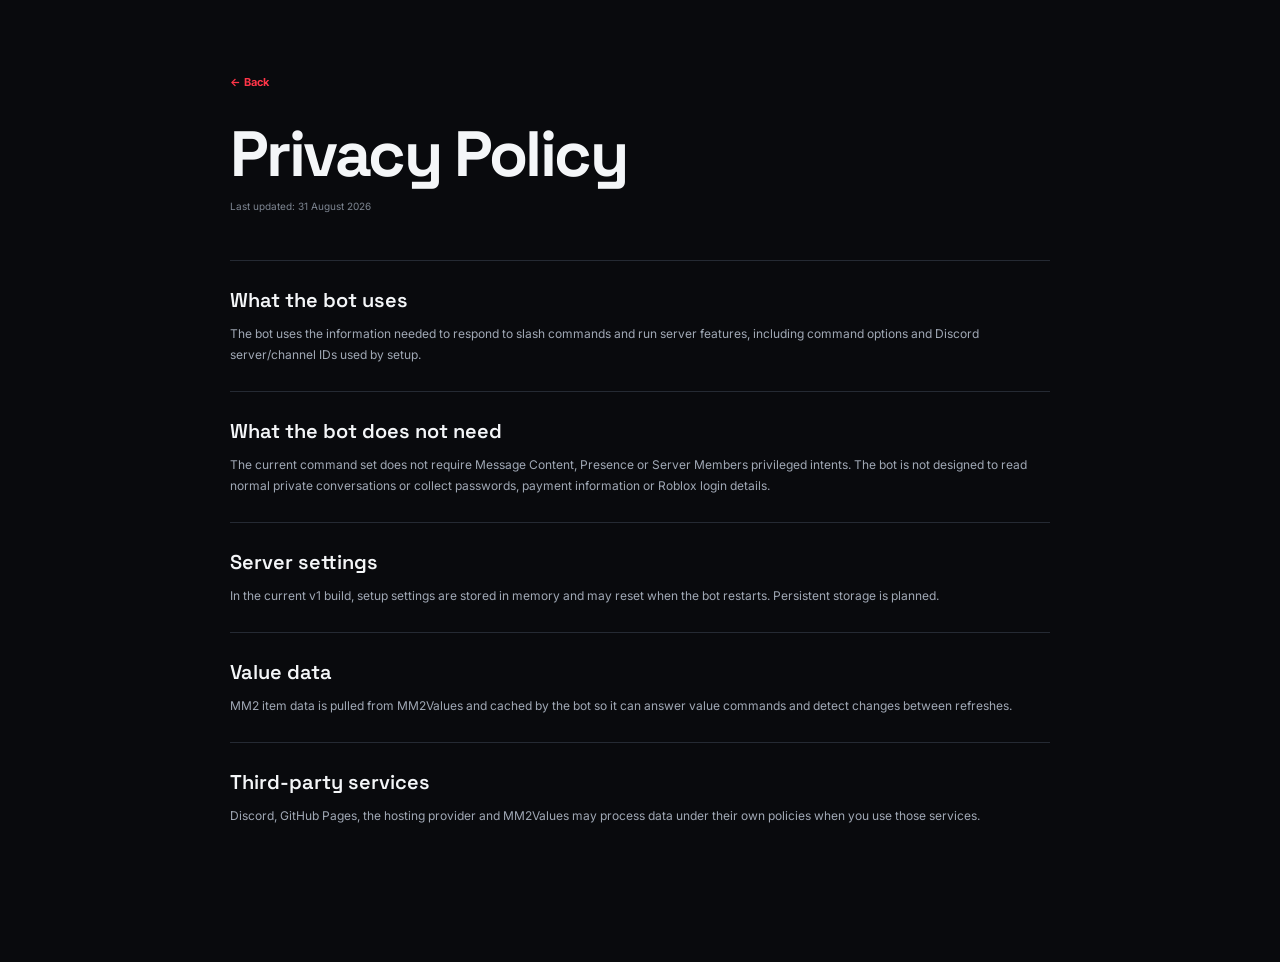
==== commit 9ceb4f29: "Add files via upload" ====
--- a/privacy.html
+++ b/privacy.html
@@ -1,34 +1 @@
-<!doctype html>
-<html lang="en">
-<head>
-  <meta charset="utf-8">
-  <meta name="viewport" content="width=device-width,initial-scale=1">
-  <meta name="theme-color" content="#08090c">
-  <title>Privacy - MM2 Values Bot</title>
-  <link rel="stylesheet" href="style.css?v=4">
-  <style>
-    .legal{width:min(860px,calc(100% - 36px));margin:0 auto;padding:80px 0 120px}
-    .legal a.back{color:#ff3448;font-size:12px;font-weight:700}
-    .legal h1{font:700 clamp(42px,6vw,72px)/.95 "Space Grotesk",sans-serif;letter-spacing:-.045em;margin:35px 0 18px}
-    .legal .updated{color:#777f8d;font-size:11px;margin-bottom:50px}
-    .legal section{border-top:1px solid #222631;padding:30px 0}
-    .legal h2{font:600 22px "Space Grotesk",sans-serif;margin:0 0 12px}
-    .legal p,.legal li{color:#a0a8b6;font-size:13px;line-height:1.75}
-    .legal ul{padding-left:20px}
-  </style>
-</head>
-<body>
-  <main class="legal">
-    <a class="back" href="index.html">← Back to MM2 Values Bot</a>
-    <h1>Privacy Policy</h1>
-    <p class="updated">Last updated: 31 August 2026</p>
-
-    <section><h2>What the bot processes</h2><p>MM2 Values Bot processes the information required to respond to Discord interactions, such as the command you use, the options you provide, and the server context needed for server-specific features.</p></section>
-    <section><h2>Server configuration</h2><p>The setup feature can store Discord server and channel identifiers so the bot knows where configured updates should go. In the current v1 build, this configuration is held in process memory and can reset when the bot restarts.</p></section>
-    <section><h2>What we do not need</h2><p>The bot does not require Discord Message Content, Presence, or Server Members privileged intents for its current command set. It is not designed to read ordinary private conversations or collect passwords, payment details, or Roblox account credentials.</p></section>
-    <section><h2>Value data</h2><p>MM2 item data is retrieved from MM2Values and cached by the bot to answer commands and detect value changes. Source attribution is shown in bot responses where relevant.</p></section>
-    <section><h2>Third parties</h2><p>Discord, the bot hosting provider, GitHub Pages, and MM2Values may process data under their own policies when you use their services or visit their websites.</p></section>
-    <section><h2>Changes</h2><p>This policy may be updated as the bot gains persistent storage or additional features. The date above will be changed when the policy is materially revised.</p></section>
-  </main>
-</body>
-</html>
+<!doctype html><html lang="en"><head><meta charset="utf-8"><meta name="viewport" content="width=device-width,initial-scale=1"><title>Privacy - MM2 Values Bot</title><link rel="stylesheet" href="style.css"><style>.legal{width:min(820px,calc(100% - 32px));margin:0 auto;padding:70px 0 110px}.legal a{color:#ff3548;font-size:11px;font-weight:700}.legal h1{font:700 clamp(42px,6vw,64px)/1 "Space Grotesk",sans-serif;letter-spacing:-.04em;margin:32px 0 12px}.legal .date{color:#7e8692;font-size:10px;margin-bottom:44px}.legal section{padding:26px 0;border-top:1px solid #252a33}.legal h2{font:600 20px "Space Grotesk",sans-serif;margin:0 0 10px}.legal p{color:#a0a8b5;font-size:12px;line-height:1.75;margin:0}</style></head><body><main class="legal"><a href="index.html">← Back</a><h1>Privacy Policy</h1><p class="date">Last updated: 31 August 2026</p><section><h2>What the bot uses</h2><p>The bot uses the information needed to respond to slash commands and run server features, including command options and Discord server/channel IDs used by setup.</p></section><section><h2>What the bot does not need</h2><p>The current command set does not require Message Content, Presence or Server Members privileged intents. The bot is not designed to read normal private conversations or collect passwords, payment information or Roblox login details.</p></section><section><h2>Server settings</h2><p>In the current v1 build, setup settings are stored in memory and may reset when the bot restarts. Persistent storage is planned.</p></section><section><h2>Value data</h2><p>MM2 item data is pulled from MM2Values and cached by the bot so it can answer value commands and detect changes between refreshes.</p></section><section><h2>Third-party services</h2><p>Discord, GitHub Pages, the hosting provider and MM2Values may process data under their own policies when you use those services.</p></section></main></body></html>
--- a/style.css
+++ b/style.css
@@ -1,205 +1,15 @@
-@import url('https://fonts.googleapis.com/css2?family=Inter:wght@400;500;600;700;800&family=Space+Grotesk:wght@500;600;700&display=swap');
-
-:root{
-  --bg:#08090c;
-  --panel:#0e1015;
-  --panel-2:#12151c;
-  --line:#222631;
-  --line-soft:#181b22;
-  --text:#f5f7fb;
-  --muted:#949cac;
-  --soft:#c9ced8;
-  --red:#ff3448;
-  --red-2:#b91328;
-  --red-soft:rgba(255,52,72,.10);
-  --green:#46e68f;
-  --amber:#f2c75c;
-  --max:1240px;
-}
-
-*{box-sizing:border-box}
-html{scroll-behavior:smooth}
-body{
-  margin:0;
-  background:
-    radial-gradient(circle at 75% 5%, rgba(150,12,32,.14), transparent 27%),
-    linear-gradient(180deg,#090a0d 0%,#08090c 45%,#090a0d 100%);
-  color:var(--text);
-  font-family:Inter,system-ui,-apple-system,BlinkMacSystemFont,"Segoe UI",sans-serif;
-  overflow-x:hidden;
-}
-a{color:inherit;text-decoration:none}
-button{font:inherit}
-code{font-family:"SFMono-Regular",Consolas,monospace}
-.noise{
-  position:fixed;inset:0;pointer-events:none;z-index:50;opacity:.035;
-  background-image:url("data:image/svg+xml,%3Csvg viewBox='0 0 180 180' xmlns='http://www.w3.org/2000/svg'%3E%3Cfilter id='n'%3E%3CfeTurbulence type='fractalNoise' baseFrequency='.85' numOctaves='4' stitchTiles='stitch'/%3E%3C/filter%3E%3Crect width='100%25' height='100%25' filter='url(%23n)' opacity='.7'/%3E%3C/svg%3E");
-}
-.topbar{
-  height:76px;position:sticky;top:0;z-index:40;display:flex;align-items:center;justify-content:space-between;
-  padding:0 max(24px,calc((100vw - var(--max))/2));
-  background:rgba(8,9,12,.86);backdrop-filter:blur(20px);
-  border-bottom:1px solid var(--line-soft);
-}
-.brand{display:flex;align-items:center;gap:12px}
-.brand-mark{
-  width:38px;height:38px;display:grid;place-items:center;border-radius:11px;
-  background:linear-gradient(145deg,var(--red),#7a0717);
-  font-family:"Space Grotesk",sans-serif;font-weight:800;font-size:14px;letter-spacing:-1px;
-  box-shadow:0 0 35px rgba(255,52,72,.22);
-}
-.brand-text{display:flex;flex-direction:column;line-height:1.05}
-.brand-text strong{font-size:14px}
-.brand-text small{font-size:10px;color:var(--muted);text-transform:uppercase;letter-spacing:1.6px;margin-top:5px}
-.desktop-nav{display:flex;gap:30px;color:#aab1bf;font-size:13px}
-.desktop-nav a{transition:.2s}
-.desktop-nav a:hover{color:#fff}
-.top-actions{display:flex;align-items:center;gap:12px}
-.status-pill{
-  display:flex;align-items:center;gap:8px;padding:8px 11px;border:1px solid var(--line);
-  border-radius:999px;color:#b8bfcb;font-size:11px;text-transform:uppercase;letter-spacing:1px
-}
-.status-pill i{width:7px;height:7px;border-radius:50%;background:var(--green);box-shadow:0 0 12px var(--green)}
-.menu-button{display:none;background:none;border:0;width:38px;height:38px;position:relative;cursor:pointer}
-.menu-button span{position:absolute;left:8px;right:8px;height:1px;background:#fff;transition:.2s}
-.menu-button span:first-child{top:14px}.menu-button span:last-child{top:23px}
-.mobile-menu{display:none}
-.section-pad{width:min(var(--max),calc(100% - 48px));margin:0 auto}
-.hero{
-  min-height:720px;display:grid;grid-template-columns:1.03fr .97fr;gap:70px;align-items:center;padding-top:90px;padding-bottom:90px
-}
-.kicker{
-  display:flex;align-items:center;gap:10px;color:#adb4c2;font-size:11px;font-weight:700;letter-spacing:1.8px
-}
-.kicker span{width:22px;height:2px;background:var(--red)}
-.hero h1,.section-title h2,.final-cta h2,.source-card-large h2,.setup-copy h2{
-  font-family:"Space Grotesk",sans-serif;letter-spacing:-.045em;margin:0
-}
-.hero h1{font-size:clamp(58px,7vw,98px);line-height:.91;margin-top:25px}
-.hero h1 em{font-style:normal;color:var(--red)}
-.hero-lead{max-width:650px;color:#aab1bf;font-size:17px;line-height:1.7;margin:30px 0}
-.hero-actions{display:flex;gap:11px;margin-bottom:42px}
-.button{
-  padding:13px 18px;border-radius:10px;font-size:13px;font-weight:700;border:1px solid var(--line);transition:.2s
-}
-.button.primary{background:var(--red);border-color:var(--red);color:#fff}
-.button.primary:hover{transform:translateY(-2px);box-shadow:0 12px 30px rgba(255,52,72,.17)}
-.button.ghost:hover{border-color:#3b414f;background:#101218}
-.hero-metrics{display:grid;grid-template-columns:repeat(3,1fr);max-width:590px;border-top:1px solid var(--line);padding-top:22px}
-.hero-metrics div{display:flex;flex-direction:column;gap:4px;border-right:1px solid var(--line);padding-right:18px;margin-right:18px}
-.hero-metrics div:last-child{border:0}
-.hero-metrics strong{font-family:"Space Grotesk";font-size:22px}
-.hero-metrics span{font-size:10px;color:var(--muted);text-transform:uppercase;letter-spacing:1px}
-.discord-preview{
-  border:1px solid #282c36;background:#0c0e13;border-radius:18px;overflow:hidden;
-  box-shadow:0 30px 100px rgba(0,0,0,.36),0 0 0 1px rgba(255,255,255,.015)
-}
-.discord-head{
-  height:72px;padding:0 20px;border-bottom:1px solid var(--line);display:flex;align-items:center;justify-content:space-between;background:#111319
-}
-.discord-head div{display:flex;flex-direction:column;gap:5px}
-.discord-head small{font-size:9px;color:var(--muted);letter-spacing:1.5px}
-.discord-head strong{font-size:14px}
-.discord-head>span{font-size:10px;color:#9299a7}
-.discord-message{display:flex;gap:12px;padding:25px 22px 30px;background:radial-gradient(circle at 80% 10%,rgba(255,52,72,.06),transparent 33%)}
-.bot-avatar{width:38px;height:38px;flex:0 0 38px;border-radius:50%;background:#07080a;border:1px solid #292d37;display:grid;place-items:center;color:var(--red);font-size:11px;font-weight:800}
-.message-body{flex:1}
-.bot-line{display:flex;align-items:center;gap:8px;margin-bottom:8px}
-.bot-line strong{font-size:13px;color:#f6cb39}
-.bot-line span{font-size:8px;background:#4eb3d8;color:#061018;border-radius:3px;padding:2px 4px;font-weight:800}
-.embed-card{border:1px solid #2c313c;border-left:3px solid var(--red);border-radius:5px;padding:15px;background:#181b22;max-width:420px}
-.embed-card h3{margin:0;font-size:16px}.embed-card>p{margin:5px 0 14px;color:#9aa3b3;font-size:12px}
-.embed-grid{display:grid;grid-template-columns:repeat(3,1fr);gap:14px 18px;margin-bottom:14px}
-.embed-grid div{display:flex;flex-direction:column;gap:3px}.embed-grid span{font-size:10px;color:#a0a8b8}.embed-grid strong{font-size:12px}
-.embed-card>small{color:#9199a8;font-size:9px}
-.ticker-wrap{height:54px;border-top:1px solid var(--line);border-bottom:1px solid var(--line);display:flex;background:#0b0d11;overflow:hidden}
-.ticker-label{display:flex;align-items:center;flex:0 0 auto;padding:0 20px 0 max(24px,calc((100vw - var(--max))/2));background:var(--red);font-size:9px;font-weight:800;letter-spacing:1.5px}
-.ticker{overflow:hidden;flex:1;display:flex;align-items:center}
-.ticker-track{display:flex;gap:34px;white-space:nowrap;animation:ticker 28s linear infinite;padding-left:34px}
-.ticker-item{font-size:11px;color:#b4bbc7}.ticker-item strong{color:#fff;margin-right:6px}.ticker-item.up b{color:var(--green)}.ticker-item.down b{color:#ff6a78}
-@keyframes ticker{to{transform:translateX(-50%)}}
-.section-title{display:flex;gap:22px;align-items:flex-start;margin-bottom:48px}
-.section-index{font-family:"Space Grotesk";color:var(--red);font-size:12px;border-top:2px solid var(--red);padding-top:8px;min-width:34px}
-.section-title p{margin:0 0 8px;color:var(--muted);font-size:10px;font-weight:800;letter-spacing:1.6px}
-.section-title h2{font-size:clamp(34px,4vw,54px);line-height:1.03}
-.value-section{padding-top:120px;padding-bottom:120px}
-.value-layout{display:grid;grid-template-columns:.9fr 1.1fr;gap:70px;align-items:center}
-.feature-copy>p{font-size:17px;line-height:1.75;color:#aab1bf;margin-top:0;max-width:530px}
-.mini-points{margin-top:36px;border-top:1px solid var(--line)}
-.mini-points div{padding:18px 0;border-bottom:1px solid var(--line);display:grid;grid-template-columns:190px 1fr;gap:20px}
-.mini-points strong{font-size:12px}.mini-points span{color:var(--muted);font-size:12px;line-height:1.5}.mini-points code{color:#fff;background:#181b21;padding:2px 4px;border-radius:4px}
-.lookup-demo{border:1px solid var(--line);background:linear-gradient(145deg,#11141a,#0c0e12);border-radius:16px;padding:22px}
-.lookup-input{height:58px;border:1px solid #2a2e39;border-radius:9px;display:flex;align-items:center;gap:12px;padding:0 16px;background:#090b0f}
-.lookup-input span{color:var(--red);font-family:monospace}.lookup-input strong{font-family:monospace;font-size:13px}.lookup-input i{width:1px;height:16px;background:#fff;animation:blink .9s infinite}
-@keyframes blink{50%{opacity:0}}
-.lookup-result{display:flex;align-items:center;justify-content:space-between;padding:26px 4px 16px}
-.lookup-name,.big-value{display:flex;flex-direction:column;gap:5px}.lookup-name small,.big-value small{font-size:9px;color:var(--muted);letter-spacing:1.4px}.lookup-name strong{font-size:20px}.lookup-name span{color:#a3aaba;font-size:12px}.big-value{text-align:right}.big-value strong{font-size:42px;font-family:"Space Grotesk"}
-.snapshot-note{font-size:10px;color:#7f8794;border-top:1px solid var(--line);padding-top:14px}
-.trade-section{padding-top:110px;padding-bottom:110px}
-.trade-board{display:grid;grid-template-columns:1fr 190px 1fr;border:1px solid #292e38;border-radius:18px;overflow:hidden;background:#0c0e12}
-.trade-column{padding:28px}
-.trade-column-head{display:flex;align-items:center;justify-content:space-between;padding-bottom:18px;border-bottom:1px solid var(--line)}
-.trade-column-head span{font-size:9px;color:var(--muted);font-weight:800;letter-spacing:1.5px}.trade-column-head strong{font-family:"Space Grotesk";font-size:22px}
-.trade-row{display:flex;align-items:center;justify-content:space-between;padding:17px 0;border-bottom:1px solid #1c2028;font-size:12px;color:#cfd4de}.trade-row:last-child{border:0}.trade-row b{color:#fff}
-.trade-verdict{border-left:1px solid var(--line);border-right:1px solid var(--line);display:flex;flex-direction:column;align-items:center;justify-content:center;background:rgba(70,230,143,.035);gap:7px}
-.trade-verdict small{font-size:8px;color:var(--muted);letter-spacing:1.2px}.trade-verdict strong{font-family:"Space Grotesk";font-size:68px;color:var(--green);line-height:.9}.trade-verdict span{font-size:12px;color:var(--green);font-weight:700}
-.trade-foot{display:grid;grid-template-columns:1fr 1fr;gap:50px;margin-top:20px;color:#8f97a5;font-size:11px;line-height:1.65}.trade-foot p{margin:0}.trade-foot b{color:#c8ced8}
-.updates-section{padding-top:120px;padding-bottom:120px}
-.updates-grid{display:grid;grid-template-columns:1.15fr .85fr;gap:70px;align-items:center}
-.updates-card{border:1px solid var(--line);border-radius:16px;background:#0d0f14;overflow:hidden}
-.updates-card-head{display:flex;align-items:center;justify-content:space-between;padding:19px 22px;border-bottom:1px solid var(--line);background:#111319}
-.updates-card-head div{display:flex;flex-direction:column;gap:4px}.updates-card-head small{font-family:monospace;color:var(--red);font-size:10px}.updates-card-head strong{font-size:13px}.updates-card-head>span{font-size:9px;color:var(--muted)}
-.update-row{display:grid;grid-template-columns:1fr 92px 92px 80px;gap:12px;align-items:center;padding:16px 22px;border-bottom:1px solid #1b1e25;font-size:11px}
-.update-row strong{font-size:12px}.update-row span{color:#9ca4b2}.update-row b{text-align:right}.update-row .up{color:var(--green)}.update-row .down{color:#ff6a78}
-.updates-footer{padding:15px 22px;display:flex;justify-content:space-between;color:#757d8a;font-size:9px}
-.updates-copy h3{font-family:"Space Grotesk";font-size:30px;letter-spacing:-.03em;margin:0 0 16px}
-.updates-copy>p{color:#a0a8b6;line-height:1.75;font-size:14px}
-.plain-status{margin-top:30px;border:1px solid var(--line);border-left:3px solid #363c47;border-radius:8px;padding:18px;display:flex;flex-direction:column;gap:7px;background:#0d0f13}.plain-status span{font-size:8px;color:var(--muted);letter-spacing:1.3px}.plain-status strong{font-size:13px}.plain-status small{font-size:10px;color:#89919f}
-.commands-section{padding-top:120px;padding-bottom:120px}
-.command-grid{display:grid;grid-template-columns:repeat(3,1fr);gap:12px}
-.command-card{position:relative;min-height:190px;border:1px solid var(--line);border-radius:12px;padding:22px;background:#0d0f13;overflow:hidden;transition:.2s}
-.command-card:hover{transform:translateY(-3px);border-color:#343946;background:#101218}
-.command-card.featured{background:linear-gradient(145deg,rgba(255,52,72,.12),#0d0f13);border-color:rgba(255,52,72,.28)}
-.command-card code{font-size:11px;color:var(--red)}.command-card h3{font-family:"Space Grotesk";font-size:20px;margin:38px 0 8px}.command-card p{color:#969eac;font-size:12px;line-height:1.6;max-width:290px}.command-card>span{position:absolute;right:16px;top:16px;color:#555c68;font-size:8px;font-weight:800;letter-spacing:1.2px}.command-card.small{min-height:145px}.command-card.small h3{margin-top:25px}
-.setup-section{width:100%;max-width:none;background:linear-gradient(135deg,#a80920,#4d0611);padding:100px max(24px,calc((100vw - var(--max))/2));display:grid;grid-template-columns:1fr 1fr;gap:80px;align-items:center}
-.light .section-index{color:#fff;border-color:#fff}.light p{color:rgba(255,255,255,.66)}.compact-title{margin-bottom:28px}
-.setup-copy>p{max-width:570px;line-height:1.7;color:rgba(255,255,255,.75);font-size:14px}
-.permission-row{display:flex;gap:8px;margin-top:25px}.permission-row span{font-size:9px;font-weight:800;letter-spacing:.8px;border:1px solid rgba(255,255,255,.22);border-radius:999px;padding:8px 10px;background:rgba(0,0,0,.12)}
-.setup-warning{display:block;margin-top:23px;max-width:560px;color:rgba(255,255,255,.57);line-height:1.55;font-size:10px}
-.setup-panel{border:1px solid rgba(255,255,255,.16);border-radius:16px;background:#0c0d11;box-shadow:0 30px 70px rgba(0,0,0,.25);overflow:hidden}
-.setup-panel-head{height:56px;display:flex;align-items:center;justify-content:space-between;padding:0 20px;border-bottom:1px solid var(--line);font-size:10px;font-weight:800;letter-spacing:1.3px}.setup-panel-head i{width:8px;height:8px;border-radius:50%;background:var(--green)}
-.setup-option{padding:20px;display:flex;align-items:center;justify-content:space-between;border-bottom:1px solid var(--line)}.setup-option div{display:flex;flex-direction:column;gap:5px}.setup-option small{font-size:8px;color:#7e8795;letter-spacing:1.3px}.setup-option strong{font-size:13px}.setup-option>span{font-size:8px;color:var(--green);font-weight:800;letter-spacing:1px}
-.setup-buttons{padding:15px 20px;display:flex;gap:8px}.setup-buttons button{flex:1;padding:10px;border:1px solid #2b303a;border-radius:7px;background:#13161c;color:#aeb5c1;font-size:10px}
-.source-section{padding-top:90px;padding-bottom:90px}
-.source-card-large{border:1px solid var(--line);border-radius:16px;padding:40px;display:flex;align-items:flex-end;justify-content:space-between;background:linear-gradient(130deg,#0f1116,#0a0c0f)}
-.source-badge{font-size:9px;color:var(--red);letter-spacing:1.5px;font-weight:800}.source-card-large h2{font-size:40px;margin:10px 0 14px}.source-card-large p{color:#969eac;font-size:13px;line-height:1.65;max-width:760px}.source-card-large a{font-size:11px;font-weight:700;border:1px solid #343945;border-radius:9px;padding:12px 14px;white-space:nowrap;margin-left:30px}
-.final-cta{padding-top:110px;padding-bottom:110px;border-top:1px solid var(--line);display:flex;align-items:flex-end;justify-content:space-between}
-.final-cta>div>span{font-size:9px;color:var(--red);font-weight:800;letter-spacing:1.5px}.final-cta h2{font-size:64px;line-height:.95;margin-top:14px}.footer-links{display:flex;gap:20px;color:#9098a6;font-size:11px}.footer-links a:hover{color:#fff}
-.site-footer{width:min(var(--max),calc(100% - 48px));margin:0 auto;border-top:1px solid var(--line);padding:28px 0 45px;display:flex;justify-content:space-between;gap:30px;color:#666e7a;font-size:9px;line-height:1.5}.site-footer p{margin:0}
-
-@media(max-width:900px){
-  .desktop-nav,.status-pill{display:none}.menu-button{display:block}
-  .mobile-menu{display:none;position:fixed;top:76px;left:0;right:0;z-index:39;background:#0b0d11;border-bottom:1px solid var(--line);padding:18px 24px;grid-template-columns:repeat(2,1fr);gap:8px}
-  .mobile-menu.open{display:grid}.mobile-menu a{padding:12px;border:1px solid var(--line);border-radius:8px;font-size:12px}
-  .hero{grid-template-columns:1fr;padding-top:70px}.hero-copy{max-width:760px}.discord-preview{max-width:680px}
-  .value-layout,.updates-grid,.setup-section{grid-template-columns:1fr}.value-layout,.updates-grid{gap:40px}
-  .command-grid{grid-template-columns:repeat(2,1fr)}
-  .setup-section{gap:45px}
-}
-@media(max-width:640px){
-  .section-pad{width:min(100% - 28px,var(--max))}
-  .topbar{padding:0 14px;height:66px}.mobile-menu{top:66px}
-  .hero{padding-top:55px;padding-bottom:65px;gap:48px;min-height:0}.hero h1{font-size:54px}.hero-lead{font-size:14px}.hero-actions{flex-direction:column;align-items:stretch}.button{text-align:center}
-  .hero-metrics{gap:0}.hero-metrics strong{font-size:17px}.hero-metrics span{font-size:8px}
-  .discord-message{padding:18px 14px}.embed-grid{grid-template-columns:repeat(2,1fr)}
-  .ticker-label{display:none}.ticker-track{padding-left:20px}
-  .value-section,.updates-section,.commands-section{padding-top:80px;padding-bottom:80px}.section-title{margin-bottom:32px}.section-title h2{font-size:35px}
-  .mini-points div{grid-template-columns:1fr;gap:6px}
-  .trade-section{padding-top:80px;padding-bottom:80px}.trade-board{grid-template-columns:1fr}.trade-verdict{min-height:150px;border-left:0;border-right:0;border-top:1px solid var(--line);border-bottom:1px solid var(--line)}.trade-foot{grid-template-columns:1fr;gap:12px}
-  .updates-card{overflow-x:auto}.update-row{min-width:570px}
-  .command-grid{grid-template-columns:1fr}.command-card,.command-card.small{min-height:150px}
-  .setup-section{padding:75px 14px}.permission-row{flex-wrap:wrap}
-  .source-card-large{padding:26px;display:block}.source-card-large h2{font-size:32px}.source-card-large a{display:inline-block;margin:16px 0 0}
-  .final-cta{padding-top:80px;padding-bottom:80px;display:block}.final-cta h2{font-size:48px}.footer-links{margin-top:35px;flex-wrap:wrap}
-  .site-footer{display:block}.site-footer p+p{margin-top:12px}
-}
+@import url('https://fonts.googleapis.com/css2?family=Inter:wght@400;500;600;700;800&family=Space+Grotesk:wght@600;700&display=swap');
+:root{--bg:#090a0d;--panel:#101217;--line:#252a33;--text:#f4f6f8;--muted:#9aa2af;--red:#ff3548;--green:#48e39a;--max:1180px}
+*{box-sizing:border-box}html{scroll-behavior:smooth}body{margin:0;background:var(--bg);color:var(--text);font-family:Inter,system-ui,sans-serif}a{color:inherit;text-decoration:none}code{font-family:Consolas,monospace}.wrap{width:min(var(--max),calc(100% - 40px));margin:0 auto}
+.site-header{height:72px;border-bottom:1px solid var(--line);display:flex;align-items:center;justify-content:space-between;padding:0 max(20px,calc((100vw - var(--max))/2));position:sticky;top:0;z-index:20;background:rgba(9,10,13,.94);backdrop-filter:blur(14px)}.brand{display:flex;align-items:center;gap:11px;font-weight:700}.brand-badge{width:40px;height:40px;border-radius:10px;display:grid;place-items:center;background:var(--red);font-size:12px;font-weight:800}.brand-name{font-size:14px}.nav{display:flex;gap:26px;font-size:12px;color:#b3bac5}.nav a:hover{color:#fff}
+.hero{min-height:650px;display:grid;grid-template-columns:1fr 1fr;gap:65px;align-items:center;padding:80px 0}.eyebrow,.section-head p,.source-box p{font-size:10px;font-weight:800;letter-spacing:1.5px;color:var(--red);margin:0 0 12px}.hero h1,.section-head h2,.source-box h2{font-family:"Space Grotesk",sans-serif;letter-spacing:-.04em}.hero h1{font-size:clamp(52px,6vw,86px);line-height:.95;margin:0}.lead{color:#a8b0bc;max-width:610px;font-size:16px;line-height:1.7;margin:28px 0}.hero-actions{display:flex;gap:10px;margin-bottom:40px}.btn{padding:12px 16px;border:1px solid var(--line);border-radius:8px;font-size:12px;font-weight:700}.btn-primary{background:var(--red);border-color:var(--red)}.hero-stats{display:grid;grid-template-columns:repeat(3,1fr);max-width:560px;border-top:1px solid var(--line);padding-top:20px}.hero-stats div{display:flex;flex-direction:column;gap:4px}.hero-stats strong{font-size:20px}.hero-stats span{font-size:9px;color:var(--muted);text-transform:uppercase;letter-spacing:1px}
+.discord-card{border:1px solid var(--line);border-radius:15px;overflow:hidden;background:#0d0f13}.discord-top{padding:16px 18px;border-bottom:1px solid var(--line);display:flex;justify-content:space-between;background:#12141a;font-size:12px}.discord-top small{color:var(--muted)}.discord-body{display:flex;gap:12px;padding:22px}.bot-icon{width:40px;height:40px;border-radius:50%;display:grid;place-items:center;border:1px solid var(--line);color:var(--red);font-size:10px;font-weight:800}.discord-message{flex:1}.bot-name{font-size:12px;font-weight:700;color:#f0c935;margin-bottom:7px}.bot-name span{font-size:8px;background:#4eb5d8;color:#071016;border-radius:3px;padding:2px 4px}.embed{background:#1a1d24;border:1px solid #303540;border-left:3px solid var(--red);border-radius:5px;padding:14px}.embed h3{margin:0;font-size:16px}.embed>p{margin:4px 0 13px;color:#9ca4b0;font-size:11px}.embed-grid{display:grid;grid-template-columns:repeat(3,1fr);gap:13px}.embed-grid div{display:flex;flex-direction:column;gap:3px}.embed-grid span{font-size:9px;color:#9ba3af}.embed-grid strong{font-size:11px}.embed>small{display:block;margin-top:14px;color:#858d99;font-size:9px}
+.change-strip{border-top:1px solid var(--line);border-bottom:1px solid var(--line);background:#0d0f13}.strip-inner{display:flex;align-items:center;min-height:56px;gap:26px;overflow:auto}.strip-label{font-size:9px;font-weight:800;letter-spacing:1.3px;color:#fff;background:var(--red);align-self:stretch;display:flex;align-items:center;padding:0 18px;white-space:nowrap}.strip-items{display:flex;gap:28px;white-space:nowrap;font-size:10px;color:#c4c9d1}.up{color:var(--green)!important}.down{color:#ff6e7d!important}
+.section{padding:110px 0}.section-dark{background:#0b0c10;border-top:1px solid var(--line);border-bottom:1px solid var(--line)}.section-head{display:flex;gap:18px;align-items:flex-start;margin-bottom:44px}.section-head>span{font-size:11px;color:var(--red);border-top:2px solid var(--red);padding-top:7px;min-width:30px}.section-head p{margin-bottom:7px}.section-head h2{font-size:clamp(34px,4vw,52px);margin:0}.light>span{color:#fff;border-color:#fff}.light p{color:#d9dde3}.two-col{display:grid;grid-template-columns:1fr 1fr;gap:70px;align-items:center}.copy>p{color:#a5adb9;font-size:15px;line-height:1.75;margin:0}.point-list{margin-top:32px;border-top:1px solid var(--line)}.point-list div{display:grid;grid-template-columns:180px 1fr;gap:18px;padding:17px 0;border-bottom:1px solid var(--line)}.point-list strong{font-size:11px}.point-list span{font-size:11px;color:var(--muted)}
+.panel,.updates-card{border:1px solid var(--line);border-radius:14px;background:var(--panel);overflow:hidden}.command-line{height:58px;border-bottom:1px solid var(--line);display:flex;align-items:center;gap:10px;padding:0 16px;background:#0d0f13}.command-line span{color:var(--red);font-family:monospace}.command-line strong{font-family:monospace;font-size:12px}.value-result{display:flex;align-items:flex-end;justify-content:space-between;padding:26px 18px}.value-result>div{display:flex;flex-direction:column;gap:5px}.value-result small,.value-big small{font-size:8px;color:var(--muted);letter-spacing:1.2px}.value-result>div>strong{font-size:18px}.value-result>div>span{font-size:11px;color:#9ea6b3}.value-big{text-align:right}.value-big strong{font-family:"Space Grotesk";font-size:40px!important}.panel-note{margin:0;padding:13px 16px;border-top:1px solid var(--line);font-size:9px;color:#7f8792}
+.trade-box{display:grid;grid-template-columns:1fr 180px 1fr;border:1px solid var(--line);border-radius:14px;overflow:hidden}.trade-side{padding:26px;background:#0e1014}.trade-title{display:flex;justify-content:space-between;padding-bottom:17px;border-bottom:1px solid var(--line)}.trade-title span{font-size:9px;color:var(--muted);letter-spacing:1.2px}.trade-title strong{font-size:20px}.trade-item{display:flex;justify-content:space-between;padding:16px 0;border-bottom:1px solid #1d2027;font-size:11px}.trade-item:last-child{border:0}.trade-result{display:flex;flex-direction:column;align-items:center;justify-content:center;border-left:1px solid var(--line);border-right:1px solid var(--line);gap:6px;background:#0d1110}.trade-result small{font-size:8px;color:var(--muted);letter-spacing:1.2px}.trade-result strong{font-family:"Space Grotesk";font-size:64px;color:var(--green)}.trade-result span{font-size:12px;color:var(--green);font-weight:700}.trade-note{color:#8f97a3;font-size:10px;line-height:1.6;margin:17px 0 0}
+.updates-card-head{padding:17px 18px;border-bottom:1px solid var(--line);display:flex;justify-content:space-between;background:#12141a;font-size:11px}.updates-card-head span{font-family:monospace;color:var(--red)}.updates-card-head small{color:var(--muted)}.update-row{display:flex;justify-content:space-between;padding:15px 18px;border-bottom:1px solid #1d2027;font-size:11px}.update-row span{color:var(--green);font-weight:700}.updates-card-foot{padding:13px 18px;color:#7f8792;font-size:9px}.empty-state{margin-top:28px;border:1px solid var(--line);border-radius:8px;padding:16px;display:flex;flex-direction:column;gap:6px;background:#0d0f13}.empty-state span{font-size:8px;letter-spacing:1.2px;color:#8b939f}.empty-state strong{font-size:12px}.empty-state small{font-size:10px;color:#858d99}
+.command-grid{display:grid;grid-template-columns:repeat(3,1fr);gap:12px}.command-grid article{border:1px solid var(--line);border-radius:11px;padding:20px;background:#0d0f13;min-height:150px}.command-grid code{color:var(--red);font-size:10px}.command-grid h3{font-family:"Space Grotesk";font-size:18px;margin:28px 0 8px}.command-grid p{margin:0;color:#959daa;font-size:11px;line-height:1.6}
+.setup-section{background:linear-gradient(135deg,#a90920,#50070f);padding:100px 0}.setup-grid{display:grid;grid-template-columns:1fr 1fr;gap:70px;align-items:center}.compact{margin-bottom:24px}.setup-grid>div>p{color:rgba(255,255,255,.78);font-size:13px;line-height:1.7;max-width:560px}.setup-grid>div>small{display:block;margin-top:20px;color:rgba(255,255,255,.58);font-size:9px;line-height:1.5}.setup-card{background:#0d0f13;border:1px solid rgba(255,255,255,.15);border-radius:14px;overflow:hidden}.setup-card-head{padding:17px 18px;border-bottom:1px solid var(--line);font-size:10px;font-weight:800;letter-spacing:1px}.setup-row{display:flex;justify-content:space-between;align-items:center;padding:18px;border-bottom:1px solid var(--line)}.setup-row>div{display:flex;flex-direction:column;gap:4px}.setup-row small{font-size:8px;color:#828a96;letter-spacing:1.2px}.setup-row strong{font-size:12px}.setup-row>span{font-size:8px;color:var(--green);font-weight:800}.setup-actions{display:flex;gap:8px;padding:14px 18px}.setup-actions button{flex:1;background:#151820;border:1px solid #2c313b;color:#b8bec8;border-radius:7px;padding:10px;font-size:9px}
+.source-section{padding-top:90px;padding-bottom:90px}.source-box{display:flex;align-items:flex-end;justify-content:space-between;border:1px solid var(--line);border-radius:14px;padding:32px;background:#0d0f13}.source-box p{margin-bottom:8px}.source-box h2{margin:0 0 8px;font-size:36px}.source-box span{color:#9ca4af;font-size:11px}.source-box a{border:1px solid var(--line);border-radius:8px;padding:11px 14px;font-size:10px;font-weight:700}.footer{border-top:1px solid var(--line);padding:28px 0 42px;display:flex;justify-content:space-between;gap:30px}.footer strong{font-size:12px}.footer p{margin:6px 0 0;color:#747c87;font-size:9px}.footer-links{display:flex;gap:18px;color:#8d95a1;font-size:10px}
+@media(max-width:900px){.nav{display:none}.hero,.two-col,.setup-grid{grid-template-columns:1fr}.hero{gap:45px}.command-grid{grid-template-columns:repeat(2,1fr)}}@media(max-width:640px){.wrap{width:min(var(--max),calc(100% - 24px))}.site-header{padding:0 12px;height:64px}.hero{min-height:0;padding:60px 0}.hero h1{font-size:52px}.lead{font-size:14px}.hero-actions{flex-direction:column}.btn{text-align:center}.hero-stats strong{font-size:16px}.hero-stats span{font-size:8px}.embed-grid{grid-template-columns:repeat(2,1fr)}.strip-label{display:none}.section{padding:80px 0}.section-head{margin-bottom:30px}.section-head h2{font-size:34px}.point-list div{grid-template-columns:1fr;gap:5px}.trade-box{grid-template-columns:1fr}.trade-result{min-height:140px;border-left:0;border-right:0;border-top:1px solid var(--line);border-bottom:1px solid var(--line)}.command-grid{grid-template-columns:1fr}.source-box,.footer{display:block}.source-box a{display:inline-block;margin-top:18px}.footer-links{margin-top:18px}}
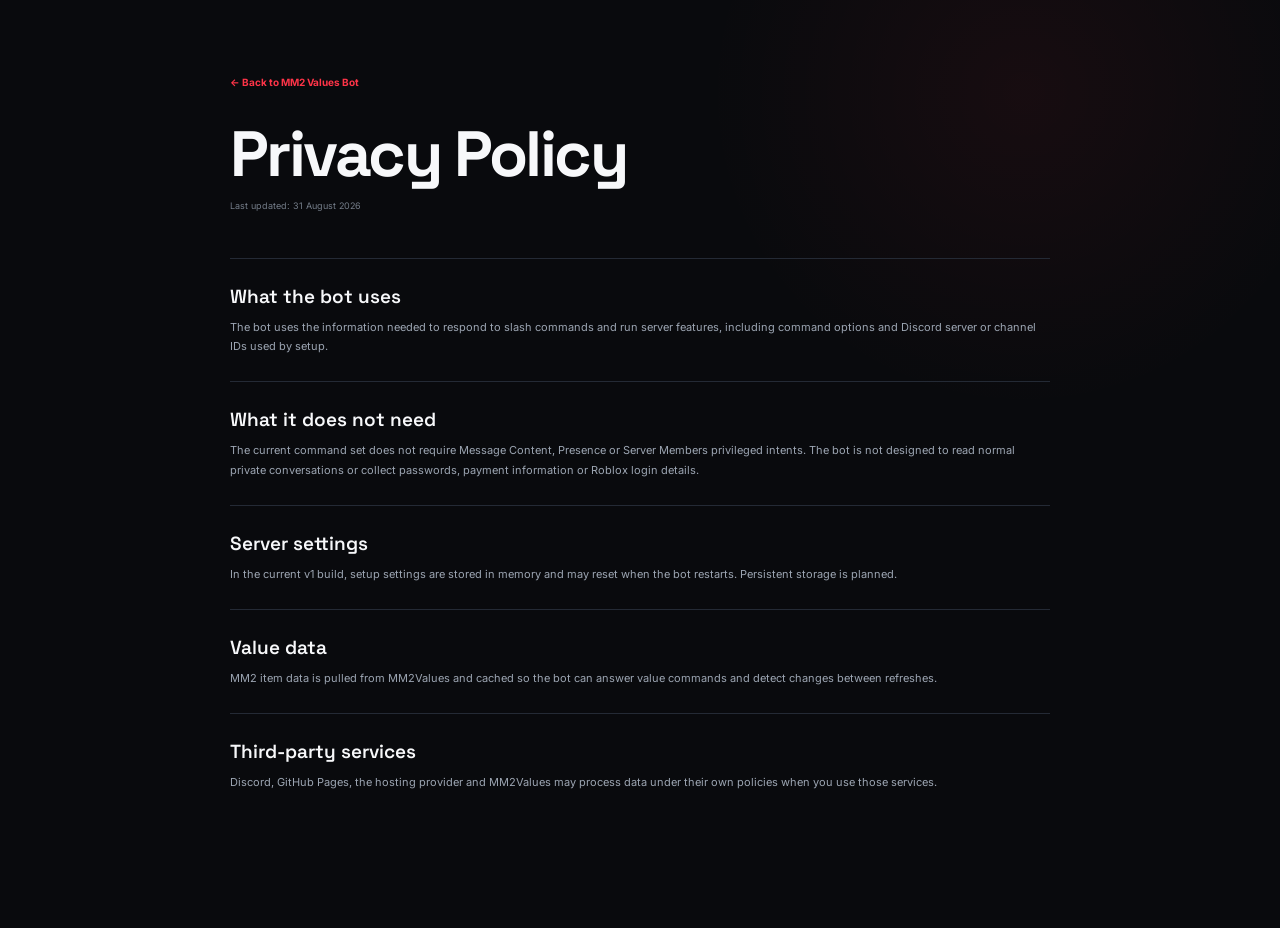
==== commit af36639b: "Add files via upload" ====
--- a/privacy.html
+++ b/privacy.html
@@ -1 +1,32 @@
-<!doctype html><html lang="en"><head><meta charset="utf-8"><meta name="viewport" content="width=device-width,initial-scale=1"><title>Privacy - MM2 Values Bot</title><link rel="stylesheet" href="style.css"><style>.legal{width:min(820px,calc(100% - 32px));margin:0 auto;padding:70px 0 110px}.legal a{color:#ff3548;font-size:11px;font-weight:700}.legal h1{font:700 clamp(42px,6vw,64px)/1 "Space Grotesk",sans-serif;letter-spacing:-.04em;margin:32px 0 12px}.legal .date{color:#7e8692;font-size:10px;margin-bottom:44px}.legal section{padding:26px 0;border-top:1px solid #252a33}.legal h2{font:600 20px "Space Grotesk",sans-serif;margin:0 0 10px}.legal p{color:#a0a8b5;font-size:12px;line-height:1.75;margin:0}</style></head><body><main class="legal"><a href="index.html">← Back</a><h1>Privacy Policy</h1><p class="date">Last updated: 31 August 2026</p><section><h2>What the bot uses</h2><p>The bot uses the information needed to respond to slash commands and run server features, including command options and Discord server/channel IDs used by setup.</p></section><section><h2>What the bot does not need</h2><p>The current command set does not require Message Content, Presence or Server Members privileged intents. The bot is not designed to read normal private conversations or collect passwords, payment information or Roblox login details.</p></section><section><h2>Server settings</h2><p>In the current v1 build, setup settings are stored in memory and may reset when the bot restarts. Persistent storage is planned.</p></section><section><h2>Value data</h2><p>MM2 item data is pulled from MM2Values and cached by the bot so it can answer value commands and detect changes between refreshes.</p></section><section><h2>Third-party services</h2><p>Discord, GitHub Pages, the hosting provider and MM2Values may process data under their own policies when you use those services.</p></section></main></body></html>+<!doctype html>
+<html lang="en">
+<head>
+  <meta charset="utf-8">
+  <meta name="viewport" content="width=device-width,initial-scale=1">
+  <meta name="theme-color" content="#090a0d">
+  <title>Privacy - MM2 Values Bot</title>
+  <link rel="stylesheet" href="style.css">
+  <style>
+    .legal{width:min(820px,calc(100% - 32px));margin:0 auto;padding:70px 0 110px}
+    .legal>a{color:#ff3448;font-size:10px;font-weight:700}
+    .legal h1{font:700 clamp(42px,6vw,64px)/1 "Space Grotesk",sans-serif;letter-spacing:-.04em;margin:32px 0 12px}
+    .legal .date{color:#747d89;font-size:9px;margin-bottom:44px}
+    .legal section{padding:25px 0;border-top:1px solid #242a35}
+    .legal h2{font:600 19px "Space Grotesk",sans-serif;margin:0 0 9px}
+    .legal p{color:#9ca5b2;font-size:11px;line-height:1.75;margin:0}
+  </style>
+</head>
+<body>
+  <main class="legal">
+    <a href="index.html">← Back to MM2 Values Bot</a>
+    <h1>Privacy Policy</h1>
+    <p class="date">Last updated: 31 August 2026</p>
+
+    <section><h2>What the bot uses</h2><p>The bot uses the information needed to respond to slash commands and run server features, including command options and Discord server or channel IDs used by setup.</p></section>
+    <section><h2>What it does not need</h2><p>The current command set does not require Message Content, Presence or Server Members privileged intents. The bot is not designed to read normal private conversations or collect passwords, payment information or Roblox login details.</p></section>
+    <section><h2>Server settings</h2><p>In the current v1 build, setup settings are stored in memory and may reset when the bot restarts. Persistent storage is planned.</p></section>
+    <section><h2>Value data</h2><p>MM2 item data is pulled from MM2Values and cached so the bot can answer value commands and detect changes between refreshes.</p></section>
+    <section><h2>Third-party services</h2><p>Discord, GitHub Pages, the hosting provider and MM2Values may process data under their own policies when you use those services.</p></section>
+  </main>
+</body>
+</html>
--- a/style.css
+++ b/style.css
@@ -1,15 +1,306 @@
 @import url('https://fonts.googleapis.com/css2?family=Inter:wght@400;500;600;700;800&family=Space+Grotesk:wght@600;700&display=swap');
-:root{--bg:#090a0d;--panel:#101217;--line:#252a33;--text:#f4f6f8;--muted:#9aa2af;--red:#ff3548;--green:#48e39a;--max:1180px}
-*{box-sizing:border-box}html{scroll-behavior:smooth}body{margin:0;background:var(--bg);color:var(--text);font-family:Inter,system-ui,sans-serif}a{color:inherit;text-decoration:none}code{font-family:Consolas,monospace}.wrap{width:min(var(--max),calc(100% - 40px));margin:0 auto}
-.site-header{height:72px;border-bottom:1px solid var(--line);display:flex;align-items:center;justify-content:space-between;padding:0 max(20px,calc((100vw - var(--max))/2));position:sticky;top:0;z-index:20;background:rgba(9,10,13,.94);backdrop-filter:blur(14px)}.brand{display:flex;align-items:center;gap:11px;font-weight:700}.brand-badge{width:40px;height:40px;border-radius:10px;display:grid;place-items:center;background:var(--red);font-size:12px;font-weight:800}.brand-name{font-size:14px}.nav{display:flex;gap:26px;font-size:12px;color:#b3bac5}.nav a:hover{color:#fff}
-.hero{min-height:650px;display:grid;grid-template-columns:1fr 1fr;gap:65px;align-items:center;padding:80px 0}.eyebrow,.section-head p,.source-box p{font-size:10px;font-weight:800;letter-spacing:1.5px;color:var(--red);margin:0 0 12px}.hero h1,.section-head h2,.source-box h2{font-family:"Space Grotesk",sans-serif;letter-spacing:-.04em}.hero h1{font-size:clamp(52px,6vw,86px);line-height:.95;margin:0}.lead{color:#a8b0bc;max-width:610px;font-size:16px;line-height:1.7;margin:28px 0}.hero-actions{display:flex;gap:10px;margin-bottom:40px}.btn{padding:12px 16px;border:1px solid var(--line);border-radius:8px;font-size:12px;font-weight:700}.btn-primary{background:var(--red);border-color:var(--red)}.hero-stats{display:grid;grid-template-columns:repeat(3,1fr);max-width:560px;border-top:1px solid var(--line);padding-top:20px}.hero-stats div{display:flex;flex-direction:column;gap:4px}.hero-stats strong{font-size:20px}.hero-stats span{font-size:9px;color:var(--muted);text-transform:uppercase;letter-spacing:1px}
-.discord-card{border:1px solid var(--line);border-radius:15px;overflow:hidden;background:#0d0f13}.discord-top{padding:16px 18px;border-bottom:1px solid var(--line);display:flex;justify-content:space-between;background:#12141a;font-size:12px}.discord-top small{color:var(--muted)}.discord-body{display:flex;gap:12px;padding:22px}.bot-icon{width:40px;height:40px;border-radius:50%;display:grid;place-items:center;border:1px solid var(--line);color:var(--red);font-size:10px;font-weight:800}.discord-message{flex:1}.bot-name{font-size:12px;font-weight:700;color:#f0c935;margin-bottom:7px}.bot-name span{font-size:8px;background:#4eb5d8;color:#071016;border-radius:3px;padding:2px 4px}.embed{background:#1a1d24;border:1px solid #303540;border-left:3px solid var(--red);border-radius:5px;padding:14px}.embed h3{margin:0;font-size:16px}.embed>p{margin:4px 0 13px;color:#9ca4b0;font-size:11px}.embed-grid{display:grid;grid-template-columns:repeat(3,1fr);gap:13px}.embed-grid div{display:flex;flex-direction:column;gap:3px}.embed-grid span{font-size:9px;color:#9ba3af}.embed-grid strong{font-size:11px}.embed>small{display:block;margin-top:14px;color:#858d99;font-size:9px}
-.change-strip{border-top:1px solid var(--line);border-bottom:1px solid var(--line);background:#0d0f13}.strip-inner{display:flex;align-items:center;min-height:56px;gap:26px;overflow:auto}.strip-label{font-size:9px;font-weight:800;letter-spacing:1.3px;color:#fff;background:var(--red);align-self:stretch;display:flex;align-items:center;padding:0 18px;white-space:nowrap}.strip-items{display:flex;gap:28px;white-space:nowrap;font-size:10px;color:#c4c9d1}.up{color:var(--green)!important}.down{color:#ff6e7d!important}
-.section{padding:110px 0}.section-dark{background:#0b0c10;border-top:1px solid var(--line);border-bottom:1px solid var(--line)}.section-head{display:flex;gap:18px;align-items:flex-start;margin-bottom:44px}.section-head>span{font-size:11px;color:var(--red);border-top:2px solid var(--red);padding-top:7px;min-width:30px}.section-head p{margin-bottom:7px}.section-head h2{font-size:clamp(34px,4vw,52px);margin:0}.light>span{color:#fff;border-color:#fff}.light p{color:#d9dde3}.two-col{display:grid;grid-template-columns:1fr 1fr;gap:70px;align-items:center}.copy>p{color:#a5adb9;font-size:15px;line-height:1.75;margin:0}.point-list{margin-top:32px;border-top:1px solid var(--line)}.point-list div{display:grid;grid-template-columns:180px 1fr;gap:18px;padding:17px 0;border-bottom:1px solid var(--line)}.point-list strong{font-size:11px}.point-list span{font-size:11px;color:var(--muted)}
-.panel,.updates-card{border:1px solid var(--line);border-radius:14px;background:var(--panel);overflow:hidden}.command-line{height:58px;border-bottom:1px solid var(--line);display:flex;align-items:center;gap:10px;padding:0 16px;background:#0d0f13}.command-line span{color:var(--red);font-family:monospace}.command-line strong{font-family:monospace;font-size:12px}.value-result{display:flex;align-items:flex-end;justify-content:space-between;padding:26px 18px}.value-result>div{display:flex;flex-direction:column;gap:5px}.value-result small,.value-big small{font-size:8px;color:var(--muted);letter-spacing:1.2px}.value-result>div>strong{font-size:18px}.value-result>div>span{font-size:11px;color:#9ea6b3}.value-big{text-align:right}.value-big strong{font-family:"Space Grotesk";font-size:40px!important}.panel-note{margin:0;padding:13px 16px;border-top:1px solid var(--line);font-size:9px;color:#7f8792}
-.trade-box{display:grid;grid-template-columns:1fr 180px 1fr;border:1px solid var(--line);border-radius:14px;overflow:hidden}.trade-side{padding:26px;background:#0e1014}.trade-title{display:flex;justify-content:space-between;padding-bottom:17px;border-bottom:1px solid var(--line)}.trade-title span{font-size:9px;color:var(--muted);letter-spacing:1.2px}.trade-title strong{font-size:20px}.trade-item{display:flex;justify-content:space-between;padding:16px 0;border-bottom:1px solid #1d2027;font-size:11px}.trade-item:last-child{border:0}.trade-result{display:flex;flex-direction:column;align-items:center;justify-content:center;border-left:1px solid var(--line);border-right:1px solid var(--line);gap:6px;background:#0d1110}.trade-result small{font-size:8px;color:var(--muted);letter-spacing:1.2px}.trade-result strong{font-family:"Space Grotesk";font-size:64px;color:var(--green)}.trade-result span{font-size:12px;color:var(--green);font-weight:700}.trade-note{color:#8f97a3;font-size:10px;line-height:1.6;margin:17px 0 0}
-.updates-card-head{padding:17px 18px;border-bottom:1px solid var(--line);display:flex;justify-content:space-between;background:#12141a;font-size:11px}.updates-card-head span{font-family:monospace;color:var(--red)}.updates-card-head small{color:var(--muted)}.update-row{display:flex;justify-content:space-between;padding:15px 18px;border-bottom:1px solid #1d2027;font-size:11px}.update-row span{color:var(--green);font-weight:700}.updates-card-foot{padding:13px 18px;color:#7f8792;font-size:9px}.empty-state{margin-top:28px;border:1px solid var(--line);border-radius:8px;padding:16px;display:flex;flex-direction:column;gap:6px;background:#0d0f13}.empty-state span{font-size:8px;letter-spacing:1.2px;color:#8b939f}.empty-state strong{font-size:12px}.empty-state small{font-size:10px;color:#858d99}
-.command-grid{display:grid;grid-template-columns:repeat(3,1fr);gap:12px}.command-grid article{border:1px solid var(--line);border-radius:11px;padding:20px;background:#0d0f13;min-height:150px}.command-grid code{color:var(--red);font-size:10px}.command-grid h3{font-family:"Space Grotesk";font-size:18px;margin:28px 0 8px}.command-grid p{margin:0;color:#959daa;font-size:11px;line-height:1.6}
-.setup-section{background:linear-gradient(135deg,#a90920,#50070f);padding:100px 0}.setup-grid{display:grid;grid-template-columns:1fr 1fr;gap:70px;align-items:center}.compact{margin-bottom:24px}.setup-grid>div>p{color:rgba(255,255,255,.78);font-size:13px;line-height:1.7;max-width:560px}.setup-grid>div>small{display:block;margin-top:20px;color:rgba(255,255,255,.58);font-size:9px;line-height:1.5}.setup-card{background:#0d0f13;border:1px solid rgba(255,255,255,.15);border-radius:14px;overflow:hidden}.setup-card-head{padding:17px 18px;border-bottom:1px solid var(--line);font-size:10px;font-weight:800;letter-spacing:1px}.setup-row{display:flex;justify-content:space-between;align-items:center;padding:18px;border-bottom:1px solid var(--line)}.setup-row>div{display:flex;flex-direction:column;gap:4px}.setup-row small{font-size:8px;color:#828a96;letter-spacing:1.2px}.setup-row strong{font-size:12px}.setup-row>span{font-size:8px;color:var(--green);font-weight:800}.setup-actions{display:flex;gap:8px;padding:14px 18px}.setup-actions button{flex:1;background:#151820;border:1px solid #2c313b;color:#b8bec8;border-radius:7px;padding:10px;font-size:9px}
-.source-section{padding-top:90px;padding-bottom:90px}.source-box{display:flex;align-items:flex-end;justify-content:space-between;border:1px solid var(--line);border-radius:14px;padding:32px;background:#0d0f13}.source-box p{margin-bottom:8px}.source-box h2{margin:0 0 8px;font-size:36px}.source-box span{color:#9ca4af;font-size:11px}.source-box a{border:1px solid var(--line);border-radius:8px;padding:11px 14px;font-size:10px;font-weight:700}.footer{border-top:1px solid var(--line);padding:28px 0 42px;display:flex;justify-content:space-between;gap:30px}.footer strong{font-size:12px}.footer p{margin:6px 0 0;color:#747c87;font-size:9px}.footer-links{display:flex;gap:18px;color:#8d95a1;font-size:10px}
-@media(max-width:900px){.nav{display:none}.hero,.two-col,.setup-grid{grid-template-columns:1fr}.hero{gap:45px}.command-grid{grid-template-columns:repeat(2,1fr)}}@media(max-width:640px){.wrap{width:min(var(--max),calc(100% - 24px))}.site-header{padding:0 12px;height:64px}.hero{min-height:0;padding:60px 0}.hero h1{font-size:52px}.lead{font-size:14px}.hero-actions{flex-direction:column}.btn{text-align:center}.hero-stats strong{font-size:16px}.hero-stats span{font-size:8px}.embed-grid{grid-template-columns:repeat(2,1fr)}.strip-label{display:none}.section{padding:80px 0}.section-head{margin-bottom:30px}.section-head h2{font-size:34px}.point-list div{grid-template-columns:1fr;gap:5px}.trade-box{grid-template-columns:1fr}.trade-result{min-height:140px;border-left:0;border-right:0;border-top:1px solid var(--line);border-bottom:1px solid var(--line)}.command-grid{grid-template-columns:1fr}.source-box,.footer{display:block}.source-box a{display:inline-block;margin-top:18px}.footer-links{margin-top:18px}}
+
+:root{
+  --bg:#090a0d;
+  --panel:#101218;
+  --panel-2:#151820;
+  --line:#242a35;
+  --text:#f7f8fa;
+  --muted:#9aa3b1;
+  --muted-2:#757e8c;
+  --red:#ff3448;
+  --red-deep:#8d0719;
+  --green:#47e394;
+  --blue:#5865f2;
+  --max:1180px;
+}
+
+*{box-sizing:border-box}
+html{scroll-behavior:smooth}
+body{
+  margin:0;
+  background:
+    radial-gradient(circle at 80% 10%,rgba(255,52,72,.06),transparent 24%),
+    var(--bg);
+  color:var(--text);
+  font-family:Inter,system-ui,-apple-system,BlinkMacSystemFont,"Segoe UI",sans-serif;
+}
+a{color:inherit;text-decoration:none}
+button{font:inherit}
+code{font-family:Consolas,"SFMono-Regular",monospace}
+.wrap{width:min(var(--max),calc(100% - 40px));margin:0 auto}
+
+.nav-shell{
+  position:sticky;top:0;z-index:50;
+  background:rgba(9,10,13,.9);
+  backdrop-filter:blur(18px);
+  border-bottom:1px solid rgba(255,255,255,.06);
+}
+.nav{height:72px;display:flex;align-items:center;justify-content:space-between}
+.brand{display:flex;align-items:center;gap:11px;font-size:13px;font-weight:700}
+.brand-mark{
+  width:38px;height:38px;display:grid;place-items:center;
+  background:var(--red);border-radius:9px;
+  font-size:11px;font-weight:800;letter-spacing:-.3px;
+  box-shadow:0 8px 30px rgba(255,52,72,.15);
+}
+.nav-links{display:flex;gap:27px;font-size:11px;color:#aab2be}
+.nav-links a{transition:.18s}
+.nav-links a:hover{color:#fff}
+
+.discord-btn,.secondary-btn{
+  display:inline-flex;align-items:center;justify-content:center;
+  height:44px;padding:0 17px;border-radius:9px;
+  font-size:11px;font-weight:800;letter-spacing:.01em;
+  transition:transform .18s,box-shadow .18s,border-color .18s;
+}
+.discord-btn{background:var(--blue);color:white}
+.discord-btn:hover{transform:translateY(-1px);box-shadow:0 12px 28px rgba(88,101,242,.22)}
+.discord-btn.small{height:36px;padding:0 13px;font-size:10px}
+.secondary-btn{border:1px solid var(--line);background:#0d0f13;color:#d4d8df}
+.secondary-btn:hover{border-color:#3b4250;transform:translateY(-1px)}
+
+.hero{
+  min-height:690px;
+  display:grid;grid-template-columns:1fr 1fr;
+  align-items:center;gap:72px;
+  padding:84px 0 92px;
+}
+.label{
+  margin:0 0 13px;
+  color:var(--red);
+  font-size:9px;font-weight:800;letter-spacing:1.65px;
+}
+.hero h1,.section-heading h2,.setup-copy h2,.source-card h2,.cta h2{
+  font-family:"Space Grotesk",sans-serif;
+  letter-spacing:-.045em;
+}
+.hero h1{
+  margin:0;
+  font-size:clamp(54px,6.2vw,88px);
+  line-height:.93;
+}
+.hero h1 span{color:var(--red)}
+.hero-text{
+  max-width:610px;margin:28px 0;
+  color:#a7afbb;font-size:15px;line-height:1.75;
+}
+.hero-actions{display:flex;gap:10px;margin-bottom:42px}
+.facts{
+  display:grid;grid-template-columns:repeat(3,1fr);
+  max-width:590px;padding-top:21px;border-top:1px solid var(--line);
+}
+.facts div{display:flex;flex-direction:column;gap:4px}
+.facts strong{font-size:19px}
+.facts span{font-size:8px;text-transform:uppercase;letter-spacing:1.15px;color:var(--muted)}
+
+.discord-window{
+  overflow:hidden;
+  border:1px solid #2a303b;border-radius:16px;
+  background:#0d0f14;
+  box-shadow:0 35px 90px rgba(0,0,0,.32);
+}
+.window-bar{
+  height:50px;display:flex;align-items:center;justify-content:space-between;
+  padding:0 16px;background:#12151b;border-bottom:1px solid var(--line);
+  color:#aab2be;font-size:10px;
+}
+.window-dots{display:flex;gap:5px}
+.window-dots i{width:6px;height:6px;border-radius:50%;background:#3d4350}
+.discord-chat{padding:24px 20px 28px}
+.user-line,.bot-line{display:flex;gap:11px}
+.user-line{align-items:center;margin-bottom:18px;color:#99a2af;font-size:10px}
+.user-line b{color:#fff;margin-right:4px}
+.mini-avatar{width:34px;height:34px;border-radius:50%;flex:0 0 34px;display:grid;place-items:center}
+.mini-avatar.user{background:linear-gradient(135deg,#5e6270,#292d36)}
+.mini-avatar.bot{background:#090a0d;border:1px solid #2b313c;color:var(--red);font-size:8px;font-weight:800}
+.message-column{flex:1}
+.bot-title{font-size:11px;font-weight:700;color:#f3cf3d;margin-bottom:7px}
+.bot-title em{font-style:normal;font-size:7px;background:#54b8da;color:#071218;border-radius:3px;padding:2px 4px}
+.discord-embed{
+  background:#1a1e26;border:1px solid #303744;border-left:3px solid var(--red);
+  border-radius:5px;padding:14px;max-width:430px;
+}
+.discord-embed h3{margin:0;font-size:15px}
+.discord-embed>p{margin:4px 0 13px;color:#9aa3b1;font-size:10px}
+.embed-fields{display:grid;grid-template-columns:repeat(3,1fr);gap:13px 16px}
+.embed-fields div{display:flex;flex-direction:column;gap:2px}
+.embed-fields span{font-size:8px;color:#9ba4b1}
+.embed-fields b{font-size:10px}
+.discord-embed>small{display:block;margin-top:13px;color:#7e8795;font-size:8px}
+
+.proof{border-top:1px solid var(--line);border-bottom:1px solid var(--line);background:#0c0e12}
+.proof-inner{min-height:58px;display:flex;align-items:center;gap:26px;overflow-x:auto}
+.proof-title{
+  align-self:stretch;display:flex;align-items:center;
+  padding:0 18px;background:var(--red);
+  font-size:8px;font-weight:800;letter-spacing:1.3px;white-space:nowrap;
+}
+.proof-list{display:flex;gap:27px;white-space:nowrap;color:#c0c6cf;font-size:9px}
+.up{color:var(--green)!important}
+.down{color:#ff7080!important}
+
+.section{padding:112px 0}
+.tinted{background:#0b0d11;border-top:1px solid var(--line);border-bottom:1px solid var(--line)}
+.section-heading{display:flex;gap:19px;align-items:flex-start;margin-bottom:47px}
+.section-number{
+  margin:0;min-width:31px;padding-top:7px;
+  color:var(--red);font-size:10px;border-top:2px solid var(--red);
+}
+.section-heading .label{margin-bottom:7px}
+.section-heading h2{margin:0;font-size:clamp(34px,4vw,52px);line-height:1.04}
+
+.feature-grid,.updates-grid{display:grid;grid-template-columns:1fr 1fr;gap:72px;align-items:center}
+.feature-copy>p,.updates-copy>p{
+  margin:0;color:#a2abb7;font-size:14px;line-height:1.75;
+}
+.feature-list{margin-top:31px;border-top:1px solid var(--line)}
+.feature-list div{
+  display:grid;grid-template-columns:170px 1fr;gap:18px;
+  padding:17px 0;border-bottom:1px solid var(--line);
+}
+.feature-list strong{font-size:10px}
+.feature-list span{font-size:10px;color:#8f98a5;line-height:1.55}
+
+.command-preview,.update-panel{
+  overflow:hidden;border:1px solid var(--line);border-radius:14px;background:var(--panel);
+}
+.preview-input{
+  height:57px;display:flex;align-items:center;gap:10px;padding:0 16px;
+  border-bottom:1px solid var(--line);background:#0d0f13;
+  font-family:Consolas,monospace;font-size:11px;
+}
+.preview-input span{color:var(--red)}
+.preview-result{display:flex;align-items:flex-end;justify-content:space-between;padding:26px 18px}
+.preview-result>div{display:flex;flex-direction:column;gap:4px}
+.preview-result small{font-size:7px;letter-spacing:1.2px;color:#7f8896}
+.preview-result strong{font-size:18px}
+.preview-result span{font-size:10px;color:#8f98a4}
+.preview-value{text-align:right}
+.preview-value strong{font-family:"Space Grotesk";font-size:39px}
+.preview-foot{padding:13px 16px;border-top:1px solid var(--line);color:#737d89;font-size:8px}
+
+.trade-card{
+  display:grid;grid-template-columns:1fr 180px 1fr;
+  overflow:hidden;border:1px solid var(--line);border-radius:15px;background:#0d0f13;
+}
+.trade-side{padding:25px}
+.trade-side-head{
+  display:flex;justify-content:space-between;align-items:center;
+  padding-bottom:17px;border-bottom:1px solid var(--line);
+}
+.trade-side-head span{font-size:8px;color:#8f98a4;letter-spacing:1.2px}
+.trade-side-head strong{font-size:19px}
+.trade-row{display:flex;justify-content:space-between;padding:16px 0;border-bottom:1px solid #1c2028;font-size:10px}
+.trade-row:last-child{border:0}
+.verdict{
+  display:flex;flex-direction:column;align-items:center;justify-content:center;gap:6px;
+  border-left:1px solid var(--line);border-right:1px solid var(--line);
+  background:rgba(71,227,148,.025)
+}
+.verdict small{font-size:7px;color:#7f8895;letter-spacing:1.25px}
+.verdict strong{font-family:"Space Grotesk";font-size:62px;color:var(--green);line-height:.9}
+.verdict span{color:var(--green);font-size:11px;font-weight:700}
+.fine-print{margin:16px 0 0;color:#7f8894;font-size:9px;line-height:1.6}
+
+.update-head{
+  height:52px;display:flex;align-items:center;justify-content:space-between;
+  padding:0 17px;border-bottom:1px solid var(--line);background:#12151b;
+}
+.update-head span{font-family:Consolas,monospace;color:var(--red);font-size:10px}
+.update-head small{color:#7f8895;font-size:8px}
+.update-line{display:flex;justify-content:space-between;padding:15px 17px;border-bottom:1px solid #1d2129;font-size:10px}
+.update-line:last-child{border:0}
+.quiet-card{
+  margin-top:26px;display:flex;flex-direction:column;gap:6px;
+  padding:17px;border:1px solid var(--line);border-radius:9px;background:#0d0f13;
+}
+.quiet-card small{color:#78818e;font-size:7px;letter-spacing:1.2px}
+.quiet-card strong{font-size:11px}
+.quiet-card span{font-size:9px;color:#828b98}
+
+.commands{display:grid;grid-template-columns:repeat(3,1fr);gap:12px}
+.commands article{
+  min-height:150px;padding:20px;border:1px solid var(--line);border-radius:11px;
+  background:#0d0f13;transition:transform .18s,border-color .18s,background .18s;
+}
+.commands article:hover{transform:translateY(-2px);border-color:#373e4b;background:#101319}
+.commands code{color:var(--red);font-size:9px}
+.commands h3{font-family:"Space Grotesk";font-size:18px;margin:27px 0 7px}
+.commands p{margin:0;color:#929ba8;font-size:10px;line-height:1.6}
+
+.setup{
+  padding:100px 0;
+  background:
+    radial-gradient(circle at 76% 20%,rgba(255,255,255,.08),transparent 28%),
+    linear-gradient(135deg,#a50920,#5d0713 62%,#40040b);
+}
+.setup-grid{display:grid;grid-template-columns:1fr 1fr;gap:74px;align-items:center}
+.light-label{color:#fff}
+.setup-copy h2{font-size:clamp(40px,4.3vw,58px);margin:0 0 21px}
+.setup-copy>p:not(.label){max-width:580px;margin:0;color:rgba(255,255,255,.79);font-size:13px;line-height:1.75}
+.setup-actions{display:flex;align-items:center;gap:15px;margin:25px 0 20px}
+.discord-btn.white{background:#fff;color:#17191e}
+.discord-btn.white:hover{box-shadow:0 12px 28px rgba(0,0,0,.15)}
+.setup-link{font-size:10px;font-weight:700;color:rgba(255,255,255,.78)}
+.setup-copy>small{display:block;max-width:570px;color:rgba(255,255,255,.55);font-size:8px;line-height:1.6}
+.setup-panel{overflow:hidden;border:1px solid rgba(255,255,255,.15);border-radius:15px;background:#0c0e12;box-shadow:0 28px 70px rgba(0,0,0,.25)}
+.setup-panel-head{height:53px;display:flex;align-items:center;justify-content:space-between;padding:0 17px;border-bottom:1px solid var(--line);font-size:9px;letter-spacing:.8px}
+.online-dot{width:7px;height:7px;border-radius:50%;background:var(--green);box-shadow:0 0 12px rgba(71,227,148,.6)}
+.setup-setting{display:flex;align-items:center;justify-content:space-between;padding:18px;border-bottom:1px solid var(--line)}
+.setup-setting>div{display:flex;flex-direction:column;gap:4px}
+.setup-setting small{font-size:7px;color:#7a8491;letter-spacing:1.2px}
+.setup-setting strong{font-size:11px}
+.setup-setting>span{font-size:7px;font-weight:800;color:var(--green)}
+.setup-panel-actions{display:flex;gap:8px;padding:14px 17px}
+.setup-panel-actions button{flex:1;padding:10px;border:1px solid #2b313c;border-radius:7px;background:#151820;color:#aeb6c1;font-size:8px}
+
+.source-section{padding-top:88px;padding-bottom:88px}
+.source-card{display:flex;align-items:flex-end;justify-content:space-between;padding:31px;border:1px solid var(--line);border-radius:14px;background:#0d0f13}
+.source-card .label{margin-bottom:8px}
+.source-card h2{margin:0 0 7px;font-size:35px}
+.source-card p:last-child{margin:0;color:#8e97a4;font-size:10px}
+.source-card>a{padding:11px 14px;border:1px solid var(--line);border-radius:8px;font-size:9px;font-weight:700}
+
+.cta{
+  display:flex;align-items:end;justify-content:space-between;
+  padding:72px 0;border-top:1px solid var(--line);
+}
+.cta .label{margin-bottom:7px}
+.cta h2{margin:0;font-size:44px}
+
+.footer{
+  display:flex;justify-content:space-between;gap:30px;
+  padding:25px 0 42px;border-top:1px solid var(--line);
+}
+.footer strong{font-size:10px}
+.footer p{margin:5px 0 0;color:#69727f;font-size:8px}
+.footer-links{display:flex;gap:17px;color:#8d96a3;font-size:9px}
+
+@media(max-width:900px){
+  .nav-links{display:none}
+  .hero,.feature-grid,.updates-grid,.setup-grid{grid-template-columns:1fr}
+  .hero{gap:48px}
+  .commands{grid-template-columns:repeat(2,1fr)}
+}
+@media(max-width:640px){
+  .wrap{width:min(var(--max),calc(100% - 24px))}
+  .nav{height:64px}.brand>span:last-child{display:none}
+  .discord-btn.small{height:34px}
+  .hero{min-height:0;padding:58px 0 64px}
+  .hero h1{font-size:50px}
+  .hero-text{font-size:13px}
+  .hero-actions{flex-direction:column}.hero-actions a{width:100%}
+  .facts strong{font-size:15px}.facts span{font-size:7px}
+  .embed-fields{grid-template-columns:repeat(2,1fr)}
+  .proof-title{display:none}.proof-inner{padding:0 12px}
+  .section{padding:78px 0}.section-heading{margin-bottom:31px}.section-heading h2{font-size:34px}
+  .feature-list div{grid-template-columns:1fr;gap:5px}
+  .trade-card{grid-template-columns:1fr}.verdict{min-height:135px;border-left:0;border-right:0;border-top:1px solid var(--line);border-bottom:1px solid var(--line)}
+  .commands{grid-template-columns:1fr}
+  .setup{padding:76px 0}.setup-actions{align-items:stretch;flex-direction:column}.setup-actions a{width:100%}.setup-link{text-align:center}
+  .source-card,.cta,.footer{display:block}
+  .source-card>a{display:inline-block;margin-top:18px}
+  .cta .discord-btn{margin-top:22px}
+  .footer-links{margin-top:16px}
+}
